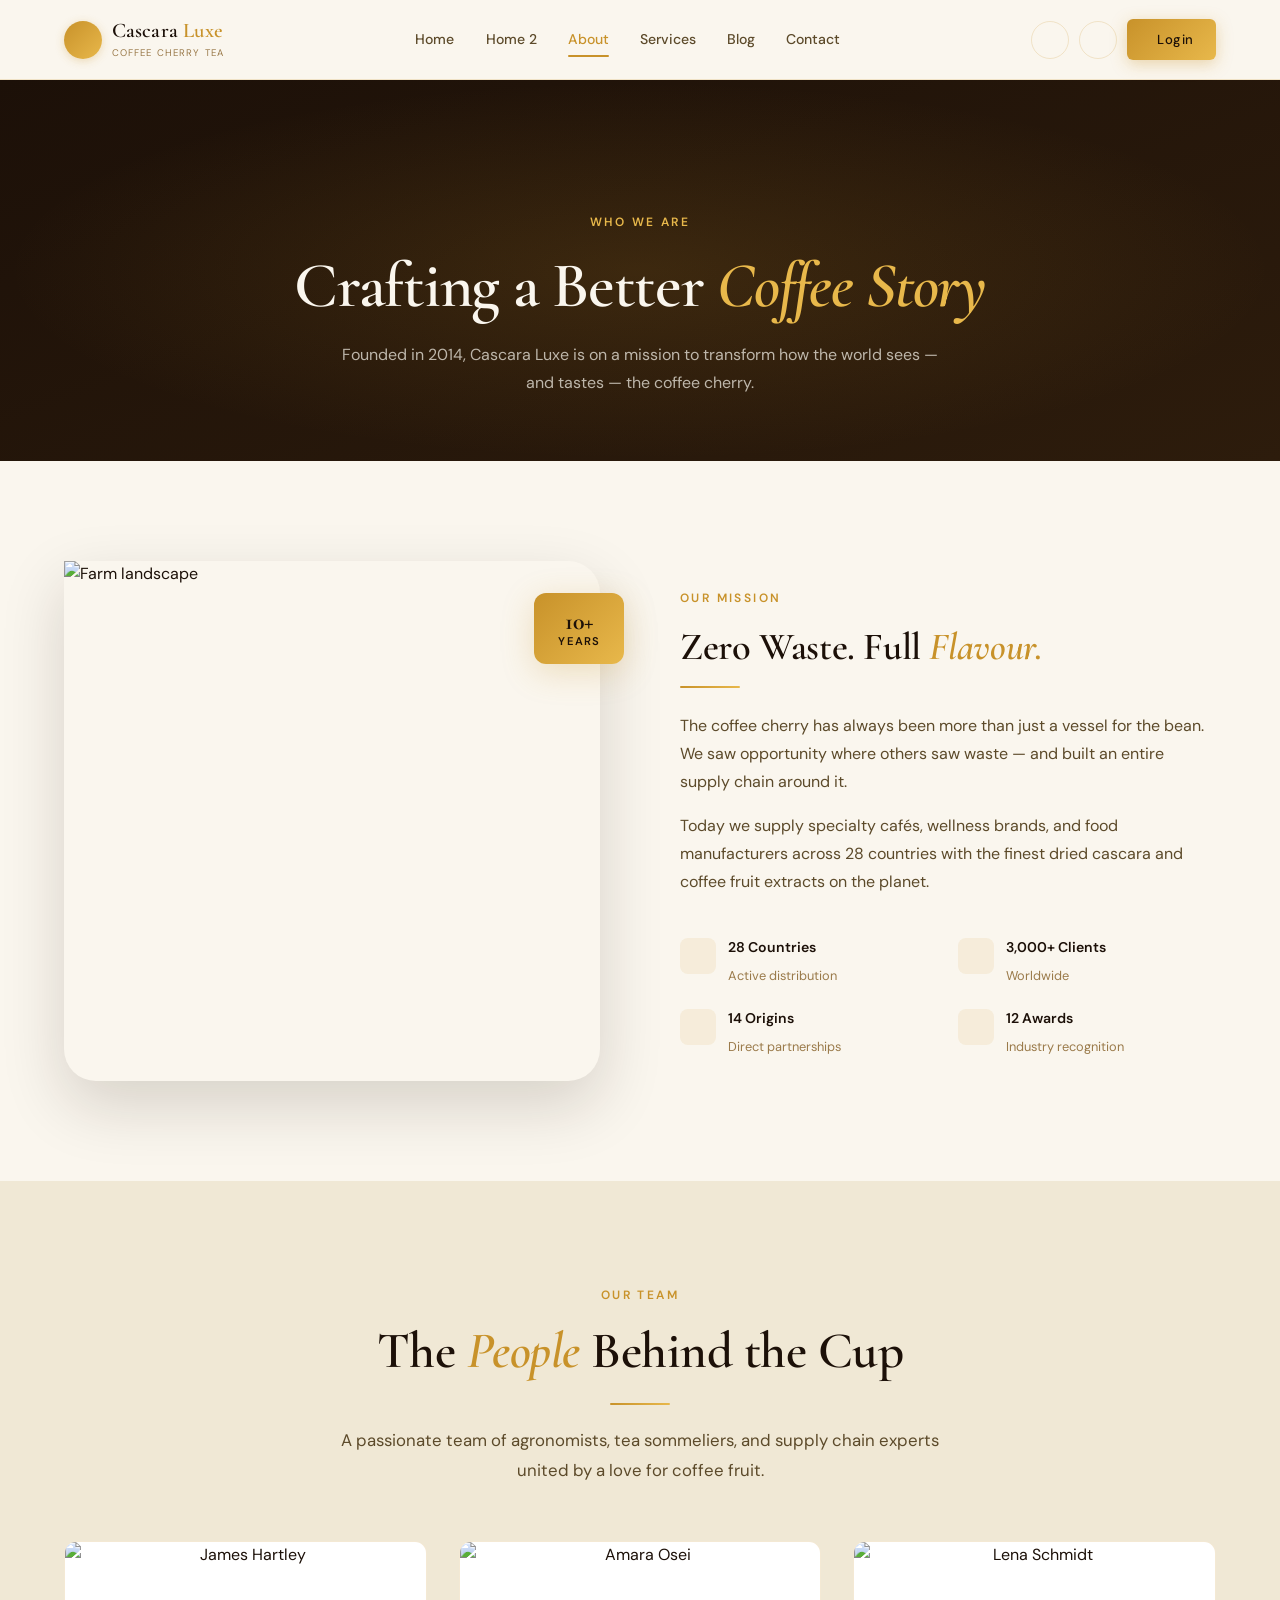
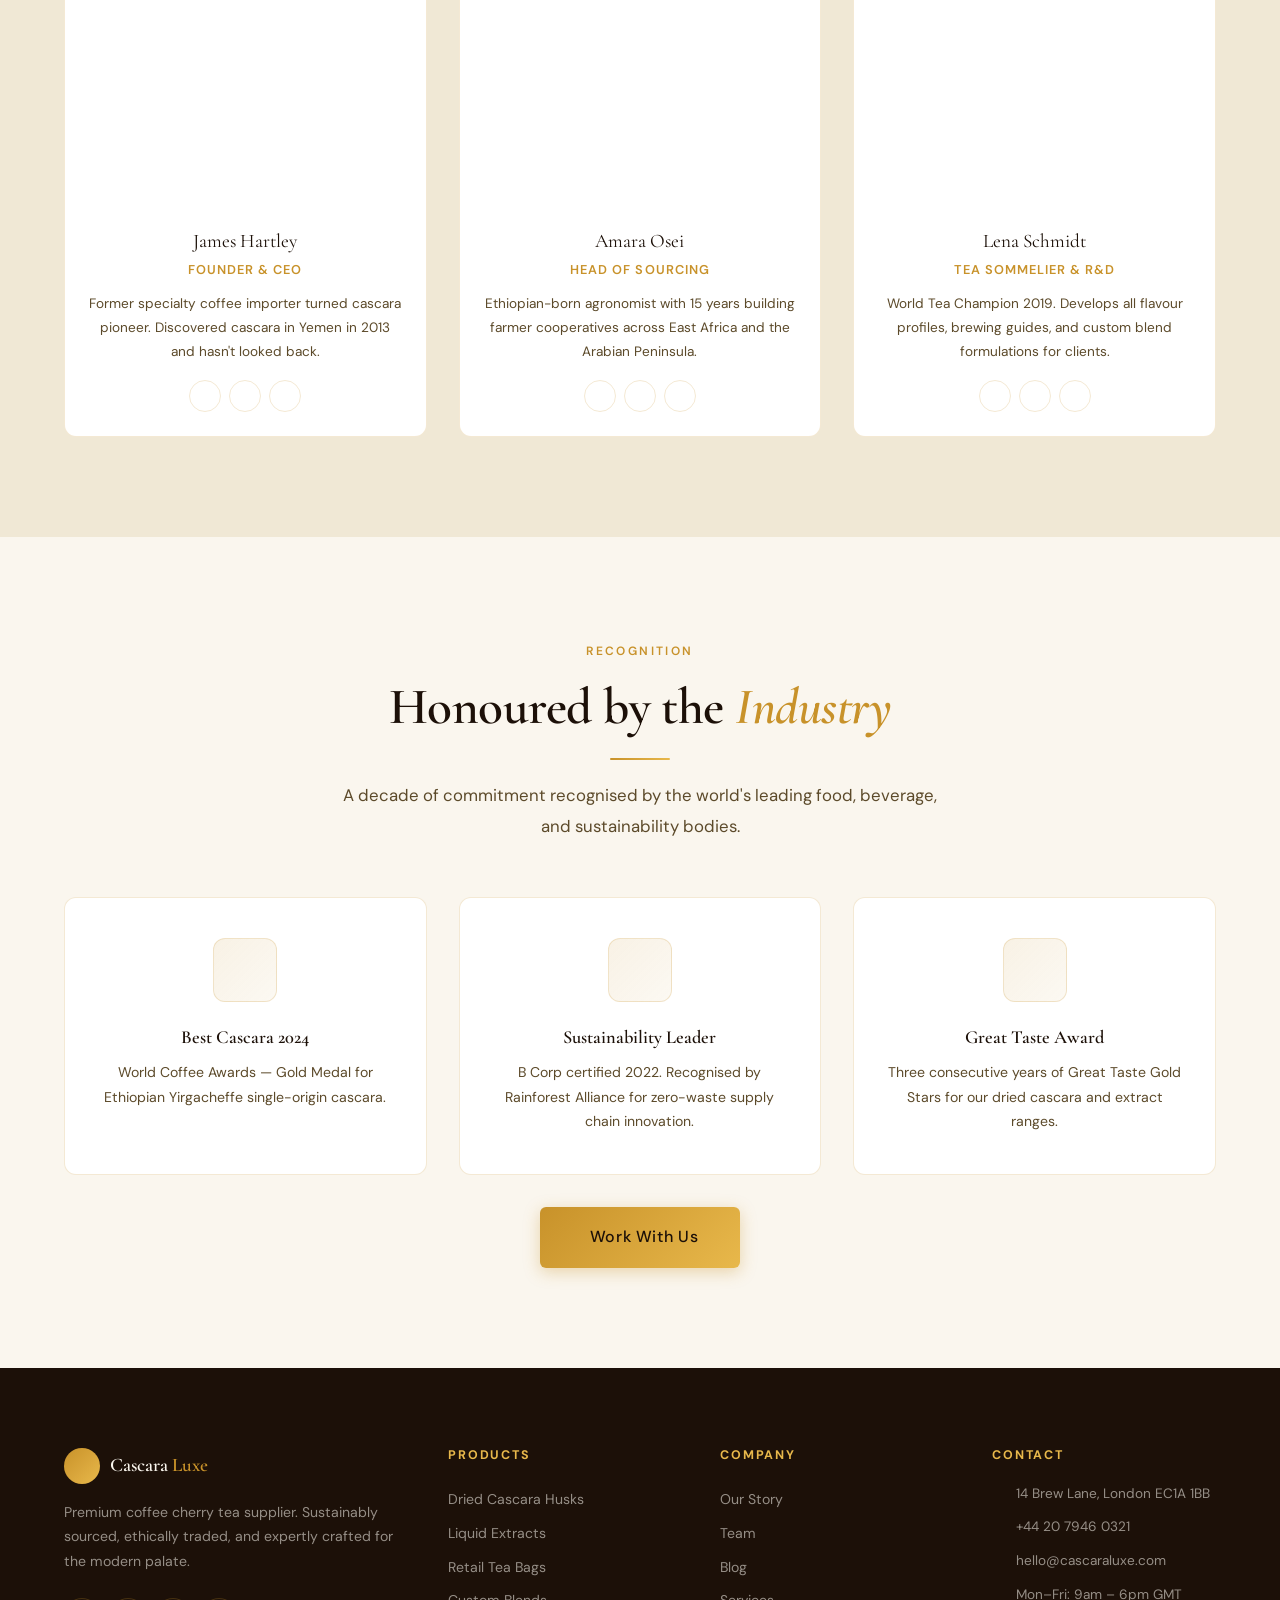
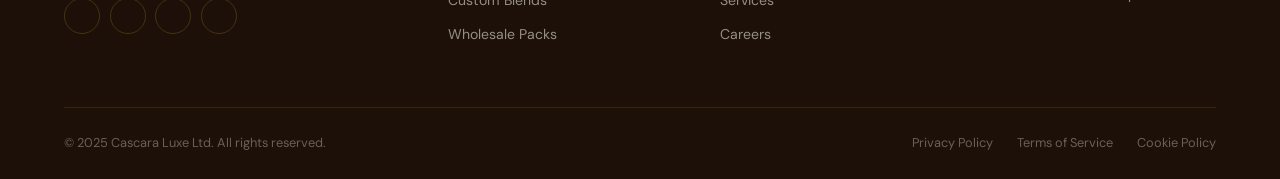
==== pages/about.html @ 8170ac2a "first commit" ====
<!DOCTYPE html>
<html lang="en" data-theme="light" dir="ltr">
<head>
  <meta charset="UTF-8" />
  <meta name="viewport" content="width=device-width, initial-scale=1.0" />
  <title>About Us — Cascara Luxe</title>
  <link rel="stylesheet" href="../assets/css/style.css" />
  <link rel="stylesheet" href="../assets/css/dark-mode.css" />
  <link rel="stylesheet" href="../assets/css/rtl.css" />
  <link rel="stylesheet" href="https://cdnjs.cloudflare.com/ajax/libs/remixicon/4.2.0/remixicon.min.css" />
</head>
<body>
<div id="page-loader"><div style="position:relative;display:flex;align-items:center;justify-content:center;"><div class="loader-ring"></div><span class="loader-brand">C</span></div></div>

<header class="header">
  <div class="header-inner">
    <a href="../index.html" class="brand">
      <div class="brand-logo"><i class="ri-leaf-line"></i></div>
      <div><span class="brand-name">Cascara <span>Luxe</span></span><span class="brand-tagline">Coffee Cherry Tea</span></div>
    </a>
    <nav class="nav-desktop">
      <a href="../index.html" class="nav-link">Home</a>
      <a href="home2.html" class="nav-link">Home 2</a>
      <a href="about.html" class="nav-link active">About</a>
      <a href="services.html" class="nav-link">Services</a>
      <a href="blog.html" class="nav-link">Blog</a>
      <a href="contact.html" class="nav-link">Contact</a>
    </nav>
    <div class="header-actions">
      <button class="icon-btn theme-toggle"><i class="ri-moon-line"></i></button>
      <button class="icon-btn rtl-toggle"><i class="ri-align-right"></i></button>
      <a href="login.html" class="btn btn-primary btn-sm"><i class="ri-user-line"></i> Login</a>
      <button class="hamburger"><span></span><span></span><span></span></button>
    </div>
  </div>
</header>
<div class="mobile-menu">
  <a href="../index.html" class="mobile-nav-link">Home</a>
  <a href="home2.html" class="mobile-nav-link">Home 2</a>
  <a href="about.html" class="mobile-nav-link active">About</a>
  <a href="services.html" class="mobile-nav-link">Services</a>
  <a href="blog.html" class="mobile-nav-link">Blog</a>
  <a href="contact.html" class="mobile-nav-link">Contact</a>
  <div class="mobile-actions">
    <button class="icon-btn theme-toggle"><i class="ri-moon-line"></i></button>
    <button class="icon-btn rtl-toggle"><i class="ri-align-right"></i></button>
    <a href="login.html" class="btn btn-primary btn-sm">Login</a>
  </div>
</div>

<main>

  <!-- Hero -->
  <section class="page-hero" style="padding-top:calc(var(--header-h) + 3rem)">
    <div class="container">
      <span class="section-label" style="color:var(--gold-light)">Who We Are</span>
      <h1>Crafting a Better <em style="font-style:italic;color:var(--gold-light)">Coffee Story</em></h1>
      <p>Founded in 2014, Cascara Luxe is on a mission to transform how the world sees — and tastes — the coffee cherry.</p>
    </div>
  </section>

  <!-- ── SECTION 1: Mission & Values ── -->
  <section class="section reveal">
    <div class="container">
      <div class="about-grid">
        <div class="about-img-wrap">
          <img src="https://images.unsplash.com/photo-1500382017468-9049fed747ef?w=700&q=80"
               alt="Farm landscape" class="about-img-main" loading="lazy" />
          <div class="about-floater">10+<small>Years</small></div>
        </div>
        <div>
          <span class="section-label">Our Mission</span>
          <h2 style="font-family:var(--font-display);font-size:clamp(1.8rem,3vw,3rem);margin-bottom:1rem">Zero Waste. Full <em style="font-style:italic;color:var(--gold)">Flavour.</em></h2>
          <div class="divider-gold" style="margin:0 0 1.5rem 0"></div>
          <p style="margin-bottom:1rem">The coffee cherry has always been more than just a vessel for the bean. We saw opportunity where others saw waste — and built an entire supply chain around it.</p>
          <p style="margin-bottom:2rem">Today we supply specialty cafés, wellness brands, and food manufacturers across 28 countries with the finest dried cascara and coffee fruit extracts on the planet.</p>
          <div class="about-features">
            <div class="about-feature-item">
              <div class="about-feature-icon"><i class="ri-global-line"></i></div>
              <div class="about-feature-text"><strong>28 Countries</strong><span>Active distribution</span></div>
            </div>
            <div class="about-feature-item">
              <div class="about-feature-icon"><i class="ri-store-line"></i></div>
              <div class="about-feature-text"><strong>3,000+ Clients</strong><span>Worldwide</span></div>
            </div>
            <div class="about-feature-item">
              <div class="about-feature-icon"><i class="ri-seedling-line"></i></div>
              <div class="about-feature-text"><strong>14 Origins</strong><span>Direct partnerships</span></div>
            </div>
            <div class="about-feature-item">
              <div class="about-feature-icon"><i class="ri-award-line"></i></div>
              <div class="about-feature-text"><strong>12 Awards</strong><span>Industry recognition</span></div>
            </div>
          </div>
        </div>
      </div>
    </div>
  </section>

  <!-- ── SECTION 2: Team ── -->
  <section class="section section-alt reveal">
    <div class="container">
      <div class="section-header">
        <span class="section-label">Our Team</span>
        <h2 class="section-title">The <em style="font-style:italic;color:var(--gold)">People</em> Behind the Cup</h2>
        <div class="divider-gold"></div>
        <p class="section-subtitle">A passionate team of agronomists, tea sommeliers, and supply chain experts united by a love for coffee fruit.</p>
      </div>
      <div class="team-grid">
        <div class="team-card reveal reveal-delay-1">
          <div class="team-img-wrap">
            <img src="https://images.unsplash.com/photo-1560250097-0b93528c311a?w=400&q=80" alt="James Hartley" class="team-img" loading="lazy" />
          </div>
          <div class="team-card-body">
            <div class="team-name">James Hartley</div>
            <div class="team-role">Founder & CEO</div>
            <p class="team-bio">Former specialty coffee importer turned cascara pioneer. Discovered cascara in Yemen in 2013 and hasn't looked back.</p>
            <div class="team-socials">
              <a href="#" class="team-social"><i class="ri-linkedin-line"></i></a>
              <a href="#" class="team-social"><i class="ri-twitter-x-line"></i></a>
              <a href="#" class="team-social"><i class="ri-mail-line"></i></a>
            </div>
          </div>
        </div>
        <div class="team-card reveal reveal-delay-2">
          <div class="team-img-wrap">
            <img src="https://images.unsplash.com/photo-1573496359142-b8d87734a5a2?w=400&q=80" alt="Amara Osei" class="team-img" loading="lazy" />
          </div>
          <div class="team-card-body">
            <div class="team-name">Amara Osei</div>
            <div class="team-role">Head of Sourcing</div>
            <p class="team-bio">Ethiopian-born agronomist with 15 years building farmer cooperatives across East Africa and the Arabian Peninsula.</p>
            <div class="team-socials">
              <a href="#" class="team-social"><i class="ri-linkedin-line"></i></a>
              <a href="#" class="team-social"><i class="ri-twitter-x-line"></i></a>
              <a href="#" class="team-social"><i class="ri-mail-line"></i></a>
            </div>
          </div>
        </div>
        <div class="team-card reveal reveal-delay-3">
          <div class="team-img-wrap">
            <img src="https://images.unsplash.com/photo-1580489944761-15a19d654956?w=400&q=80" alt="Lena Schmidt" class="team-img" loading="lazy" />
          </div>
          <div class="team-card-body">
            <div class="team-name">Lena Schmidt</div>
            <div class="team-role">Tea Sommelier & R&D</div>
            <p class="team-bio">World Tea Champion 2019. Develops all flavour profiles, brewing guides, and custom blend formulations for clients.</p>
            <div class="team-socials">
              <a href="#" class="team-social"><i class="ri-linkedin-line"></i></a>
              <a href="#" class="team-social"><i class="ri-twitter-x-line"></i></a>
              <a href="#" class="team-social"><i class="ri-mail-line"></i></a>
            </div>
          </div>
        </div>
      </div>
    </div>
  </section>

  <!-- ── SECTION 3: Awards + CTA ── -->
  <section class="section reveal">
    <div class="container">
      <div class="section-header">
        <span class="section-label">Recognition</span>
        <h2 class="section-title">Honoured by the <em style="font-style:italic;color:var(--gold)">Industry</em></h2>
        <div class="divider-gold"></div>
        <p class="section-subtitle">A decade of commitment recognised by the world's leading food, beverage, and sustainability bodies.</p>
      </div>
      <div class="features-grid">
        <div class="feature-card reveal reveal-delay-1">
          <div class="feature-icon"><i class="ri-trophy-line"></i></div>
          <h3>Best Cascara 2024</h3>
          <p>World Coffee Awards — Gold Medal for Ethiopian Yirgacheffe single-origin cascara.</p>
        </div>
        <div class="feature-card reveal reveal-delay-2">
          <div class="feature-icon"><i class="ri-leaf-line"></i></div>
          <h3>Sustainability Leader</h3>
          <p>B Corp certified 2022. Recognised by Rainforest Alliance for zero-waste supply chain innovation.</p>
        </div>
        <div class="feature-card reveal reveal-delay-3">
          <div class="feature-icon"><i class="ri-star-line"></i></div>
          <h3>Great Taste Award</h3>
          <p>Three consecutive years of Great Taste Gold Stars for our dried cascara and extract ranges.</p>
        </div>
      </div>
      <div class="text-center mt-4">
        <a href="contact.html" class="btn btn-primary btn-lg"><i class="ri-mail-send-line"></i> Work With Us</a>
      </div>
    </div>
  </section>

</main>

<footer class="footer">
  <div class="container">
    <div class="footer-grid">
      <div class="footer-brand">
        <div class="footer-brand-wrap"><div class="footer-logo"><i class="ri-leaf-line"></i></div><span class="footer-brand-name">Cascara <span>Luxe</span></span></div>
        <p class="footer-desc">Premium coffee cherry tea supplier. Sustainably sourced, ethically traded, and expertly crafted for the modern palate.</p>
        <div class="footer-socials">
          <a href="#" class="footer-social"><i class="ri-instagram-line"></i></a>
          <a href="#" class="footer-social"><i class="ri-twitter-x-line"></i></a>
          <a href="#" class="footer-social"><i class="ri-linkedin-line"></i></a>
          <a href="#" class="footer-social"><i class="ri-youtube-line"></i></a>
        </div>
      </div>
      <div class="footer-col"><h4>Products</h4><div class="footer-links"><a href="services.html" class="footer-link">Dried Cascara Husks</a><a href="services.html" class="footer-link">Liquid Extracts</a><a href="services.html" class="footer-link">Retail Tea Bags</a><a href="services.html" class="footer-link">Custom Blends</a><a href="services.html" class="footer-link">Wholesale Packs</a></div></div>
      <div class="footer-col"><h4>Company</h4><div class="footer-links"><a href="about.html" class="footer-link">Our Story</a><a href="about.html" class="footer-link">Team</a><a href="blog.html" class="footer-link">Blog</a><a href="services.html" class="footer-link">Services</a><a href="contact.html" class="footer-link">Careers</a></div></div>
      <div class="footer-col"><h4>Contact</h4><div class="footer-links"><div class="footer-contact-item"><i class="ri-map-pin-line"></i><span>14 Brew Lane, London EC1A 1BB</span></div><div class="footer-contact-item"><i class="ri-phone-line"></i><span>+44 20 7946 0321</span></div><div class="footer-contact-item"><i class="ri-mail-line"></i><span>hello@cascaraluxe.com</span></div><div class="footer-contact-item"><i class="ri-time-line"></i><span>Mon–Fri: 9am – 6pm GMT</span></div></div></div>
    </div>
    <div class="footer-bottom">
      <p>© 2025 Cascara Luxe Ltd. All rights reserved.</p>
      <div class="footer-bottom-links"><a href="#">Privacy Policy</a><a href="#">Terms of Service</a><a href="#">Cookie Policy</a></div>
    </div>
  </div>
</footer>
<script src="../assets/js/main.js"></script>
</body>
</html>
---- assets/css/style.css ----
/* ============================================================
   CASCARA LUXE — Main Stylesheet
   Color Palette: Deep Espresso | Amber Gold | Ivory Cream
   ============================================================ */

@import url('https://fonts.googleapis.com/css2?family=Cormorant+Garamond:ital,wght@0,300;0,400;0,500;0,600;0,700;1,300;1,400&family=DM+Sans:wght@300;400;500;600&family=Playfair+Display:ital,wght@0,700;1,400&display=swap');

/* ── CSS Variables ─────────────────────────────────────── */
:root {
  --espresso:    #1C1008;
  --gold:        #C8922A;
  --gold-light:  #E8B84B;
  --gold-pale:   #F0D080;
  --ivory:       #FAF6EE;
  --ivory-dark:  #F0E8D5;
  --ivory-mid:   #E8DCC8;
  --text-primary:   #1C1008;
  --text-secondary: #5C4A2A;
  --text-muted:     #9A7A4A;
  --bg-primary:     #FAF6EE;
  --bg-secondary:   #F0E8D5;
  --bg-card:        #FFFFFF;
  --border:         rgba(200,146,42,0.2);
  --shadow-sm:  0 2px 12px rgba(28,16,8,0.08);
  --shadow-md:  0 8px 32px rgba(28,16,8,0.12);
  --shadow-lg:  0 24px 64px rgba(28,16,8,0.16);
  --shadow-gold: 0 8px 32px rgba(200,146,42,0.25);
  --radius-sm:  6px;
  --radius-md:  12px;
  --radius-lg:  20px;
  --radius-xl:  32px;
  --font-display: 'Cormorant Garamond', serif;
  --font-body:    'DM Sans', sans-serif;
  --font-accent:  'Playfair Display', serif;
  --transition:   all 0.35s cubic-bezier(0.25, 0.46, 0.45, 0.94);
  --transition-fast: all 0.2s ease;
  --header-h: 80px;
  --section-pad: 100px;
  --container: 1280px;
}

/* ── Reset ──────────────────────────────────────────────── */
*, *::before, *::after { box-sizing: border-box; margin: 0; padding: 0; }
html { scroll-behavior: smooth; font-size: 16px; }
body {
  font-family: var(--font-body);
  background: var(--bg-primary);
  color: var(--text-primary);
  line-height: 1.6;
  overflow-x: hidden;
  transition: background 0.4s ease, color 0.4s ease;
}
img { max-width: 100%; height: auto; display: block; }
a { text-decoration: none; color: inherit; }
ul { list-style: none; }
button { cursor: pointer; border: none; background: none; font-family: var(--font-body); }
input, textarea, select { font-family: var(--font-body); }

/* ── Scrollbar ──────────────────────────────────────────── */
::-webkit-scrollbar { width: 6px; }
::-webkit-scrollbar-track { background: var(--bg-secondary); }
::-webkit-scrollbar-thumb { background: var(--gold); border-radius: 3px; }

/* ── Container ──────────────────────────────────────────── */
.container {
  width: 90%;
  max-width: var(--container);
  margin: 0 auto;
}
.container--sm { max-width: 860px; }
.container--xs { max-width: 640px; }

/* ── Typography ─────────────────────────────────────────── */
h1, h2, h3, h4, h5, h6 {
  font-family: var(--font-display);
  line-height: 1.2;
  color: var(--text-primary);
  font-weight: 600;
}
h1 { font-size: clamp(2.8rem, 6vw, 5.5rem); letter-spacing: -0.02em; }
h2 { font-size: clamp(2rem, 4vw, 3.5rem); letter-spacing: -0.01em; }
h3 { font-size: clamp(1.4rem, 2.5vw, 2rem); }
h4 { font-size: 1.25rem; }
p { font-size: 1rem; color: var(--text-secondary); line-height: 1.75; }

/* ── Section Headings ───────────────────────────────────── */
.section-label {
  display: inline-block;
  font-family: var(--font-body);
  font-size: 0.75rem;
  font-weight: 600;
  letter-spacing: 0.2em;
  text-transform: uppercase;
  color: var(--gold);
  margin-bottom: 1rem;
}
.section-title {
  font-family: var(--font-display);
  font-weight: 600;
  color: var(--text-primary);
  margin-bottom: 1.25rem;
  text-align: center;
}
.section-subtitle {
  font-family: var(--font-body);
  color: var(--text-secondary);
  font-size: 1.05rem;
  max-width: 600px;
  margin: 0 auto 3rem;
  text-align: center;
  line-height: 1.8;
}
.section-header { text-align: center; margin-bottom: 3.5rem; }
.divider-gold {
  width: 60px; height: 2px;
  background: linear-gradient(90deg, var(--gold), var(--gold-light));
  margin: 1.25rem auto;
  border-radius: 2px;
}

/* ── Buttons ─────────────────────────────────────────────── */
.btn {
  display: inline-flex;
  align-items: center;
  gap: 0.5rem;
  padding: 0.85rem 2rem;
  border-radius: var(--radius-sm);
  font-family: var(--font-body);
  font-size: 0.9rem;
  font-weight: 500;
  letter-spacing: 0.04em;
  transition: var(--transition);
  position: relative;
  overflow: hidden;
  white-space: nowrap;
}
.btn::before {
  content: '';
  position: absolute;
  inset: 0;
  background: rgba(255,255,255,0.1);
  opacity: 0;
  transition: var(--transition-fast);
}
.btn:hover::before { opacity: 1; }

.btn-primary {
  background: linear-gradient(135deg, var(--gold), var(--gold-light));
  color: var(--espresso);
  box-shadow: 0 4px 16px rgba(200,146,42,0.35);
}
.btn-primary:hover {
  transform: translateY(-2px);
  box-shadow: 0 8px 28px rgba(200,146,42,0.45);
}
.btn-secondary {
  background: transparent;
  color: var(--text-primary);
  border: 1.5px solid var(--border);
}
.btn-secondary:hover {
  border-color: var(--gold);
  color: var(--gold);
  transform: translateY(-2px);
  background: rgba(200,146,42,0.06);
}
.btn-outline-white {
  background: transparent;
  color: #fff;
  border: 1.5px solid rgba(255,255,255,0.5);
}
.btn-outline-white:hover {
  background: rgba(255,255,255,0.12);
  border-color: #fff;
  transform: translateY(-2px);
}
.btn-dark {
  background: var(--espresso);
  color: var(--gold-light);
  border: 1.5px solid var(--espresso);
}
.btn-dark:hover {
  background: #2d1c0c;
  transform: translateY(-2px);
  box-shadow: var(--shadow-md);
}
.btn-sm { padding: 0.6rem 1.4rem; font-size: 0.82rem; }
.btn-lg { padding: 1.1rem 2.6rem; font-size: 1rem; }
.btn i { font-size: 0.95em; }

/* ── Cards ───────────────────────────────────────────────── */
.card {
  background: var(--bg-card);
  border-radius: var(--radius-md);
  border: 1px solid var(--border);
  overflow: hidden;
  transition: var(--transition);
  text-align: center;
}
.card:hover {
  transform: translateY(-6px);
  box-shadow: var(--shadow-lg);
  border-color: rgba(200,146,42,0.4);
}
.card-body { padding: 2rem; }
.card-img { width: 100%; height: 220px; object-fit: cover; transition: var(--transition); }
.card:hover .card-img { transform: scale(1.03); }
.card-img-wrap { overflow: hidden; }

/* ── Header / Navigation ────────────────────────────────── */
.header {
  position: fixed;
  top: 0; left: 0; right: 0;
  height: var(--header-h);
  z-index: 1000;
  background: rgba(250,246,238,0.92);
  backdrop-filter: blur(16px);
  -webkit-backdrop-filter: blur(16px);
  border-bottom: 1px solid var(--border);
  transition: var(--transition);
}
.header.scrolled {
  box-shadow: var(--shadow-md);
  background: rgba(250,246,238,0.97);
}
.header-inner {
  display: flex;
  align-items: center;
  justify-content: space-between;
  height: 100%;
  width: 90%;
  max-width: var(--container);
  margin: 0 auto;
}

/* Brand */
.brand {
  display: flex;
  align-items: center;
  gap: 0.6rem;
  text-decoration: none;
  flex-shrink: 0;
}
.brand-logo {
  width: 38px; height: 38px;
  background: linear-gradient(135deg, var(--gold), var(--gold-light));
  border-radius: 50%;
  display: flex;
  align-items: center;
  justify-content: center;
  font-size: 1.1rem;
  color: var(--espresso);
  font-weight: 700;
  box-shadow: 0 2px 10px rgba(200,146,42,0.3);
  transition: var(--transition);
}
.brand:hover .brand-logo { transform: rotate(10deg) scale(1.05); }
.brand-name {
  font-family: var(--font-display);
  font-size: 1.3rem;
  font-weight: 600;
  color: var(--text-primary);
  letter-spacing: 0.01em;
  line-height: 1.1;
}
.brand-name span { color: var(--gold); }
.brand-tagline {
  font-family: var(--font-body);
  font-size: 0.6rem;
  letter-spacing: 0.12em;
  text-transform: uppercase;
  color: var(--text-muted);
  display: block;
}

/* Desktop Nav */
.nav-desktop {
  display: none;
  align-items: center;
  gap: 0.25rem;
}
.nav-link {
  font-family: var(--font-body);
  font-size: 0.88rem;
  font-weight: 500;
  color: var(--text-secondary);
  padding: 0.5rem 0.85rem;
  border-radius: var(--radius-sm);
  transition: var(--transition-fast);
  position: relative;
}
.nav-link::after {
  content: '';
  position: absolute;
  bottom: 2px; left: 50%; right: 50%;
  height: 1.5px;
  background: var(--gold);
  transition: var(--transition-fast);
  border-radius: 2px;
}
.nav-link:hover { color: var(--gold); }
.nav-link:hover::after, .nav-link.active::after { left: 0.85rem; right: 0.85rem; }
.nav-link.active { color: var(--gold); }

/* Header Actions */
.header-actions {
  display: flex;
  align-items: center;
  gap: 0.6rem;
}
.icon-btn {
  width: 38px; height: 38px;
  border-radius: 50%;
  display: flex;
  align-items: center;
  justify-content: center;
  font-size: 0.95rem;
  color: var(--text-secondary);
  border: 1px solid var(--border);
  background: transparent;
  transition: var(--transition-fast);
}
.header-actions .icon-btn, .header-actions .btn {
  display: none;
}
@media (min-width: 1024px) {
  .header-actions .icon-btn, .header-actions .btn {
    display: flex;
  }
}
.icon-btn:hover {
  color: var(--gold);
  border-color: var(--gold);
  background: rgba(200,146,42,0.06);
  transform: scale(1.05);
}

/* Hamburger */
.hamburger {
  display: flex;
  flex-direction: column;
  justify-content: space-between;
  width: 24px; height: 18px;
  cursor: pointer;
  padding: 0;
}
.hamburger span {
  display: block;
  height: 2px;
  background: var(--text-primary);
  border-radius: 2px;
  transition: var(--transition);
}
.hamburger.open span:nth-child(1) { transform: translateY(8px) rotate(45deg); }
.hamburger.open span:nth-child(2) { opacity: 0; }
.hamburger.open span:nth-child(3) { transform: translateY(-8px) rotate(-45deg); }

/* Mobile Menu */
.mobile-menu {
  position: fixed;
  top: var(--header-h);
  left: 0; right: 0;
  background: var(--bg-primary);
  border-bottom: 1px solid var(--border);
  padding: 1.5rem;
  z-index: 999;
  transform: translateY(-110%);
  opacity: 0;
  transition: var(--transition);
  box-shadow: var(--shadow-lg);
}
.mobile-menu.open {
  transform: translateY(0);
  opacity: 1;
}
.mobile-nav-link {
  display: block;
  padding: 0.85rem 1rem;
  font-family: var(--font-body);
  font-size: 0.95rem;
  font-weight: 500;
  color: var(--text-secondary);
  border-radius: var(--radius-sm);
  transition: var(--transition-fast);
  border-bottom: 1px solid var(--border);
}
.mobile-nav-link:hover { color: var(--gold); background: rgba(200,146,42,0.06); }
.mobile-nav-link:last-child { border-bottom: none; }
.mobile-actions {
  display: flex;
  align-items: center;
  justify-content: center;
  gap: 1rem;
  padding-top: 2rem;
  margin-top: 1rem;
  border-top: 1px solid var(--border);
}
.mobile-actions .btn { width: 100%; justify-content: center; }

/* Desktop only: show at 1024+ */
@media (min-width: 1024px) {
  .nav-desktop { display: flex; }
  .hamburger { display: none; }
  .mobile-menu { display: none !important; }
}

/* ── Main Content Offset ────────────────────────────────── */
main { padding-top: var(--header-h); }

/* ── Hero Section ───────────────────────────────────────── */
.hero {
  min-height: calc(100vh - var(--header-h));
  display: grid;
  grid-template-columns: 1fr 1fr;
  align-items: center;
  gap: 4rem;
  padding: 5rem 0;
  position: relative;
  overflow: hidden;
}
.hero::before {
  content: '';
  position: absolute;
  top: -30%; right: -10%;
  width: 70vw; height: 70vw;
  max-width: 900px; max-height: 900px;
  border-radius: 50%;
  background: radial-gradient(circle, rgba(200,146,42,0.1) 0%, transparent 70%);
  pointer-events: none;
}
.hero-content { animation: fadeInUp 0.9s ease both; }
.hero-eyebrow {
  display: inline-flex;
  align-items: center;
  gap: 0.6rem;
  font-size: 0.75rem;
  font-weight: 600;
  letter-spacing: 0.2em;
  text-transform: uppercase;
  color: var(--gold);
  margin-bottom: 1.5rem;
}
.hero-eyebrow::before {
  content: '';
  display: block;
  width: 30px; height: 1.5px;
  background: var(--gold);
}
.hero h1 {
  font-family: var(--font-display);
  font-weight: 300;
  margin-bottom: 1.5rem;
  color: var(--text-primary);
}
.hero h1 em {
  font-style: italic;
  color: var(--gold);
  font-weight: 400;
}
.hero-desc {
  font-size: 1.05rem;
  color: var(--text-secondary);
  margin-bottom: 2.5rem;
  max-width: 480px;
  line-height: 1.8;
}
.hero-ctas { display: flex; gap: 1rem; flex-wrap: wrap; }
.hero-stats {
  display: flex;
  gap: 2rem;
  margin-top: 3rem;
  padding-top: 2rem;
  border-top: 1px solid var(--border);
}
.hero-stat-num {
  font-family: var(--font-display);
  font-size: 2rem;
  font-weight: 600;
  color: var(--gold);
  line-height: 1;
  display: block;
}
.hero-stat-label {
  font-size: 0.78rem;
  letter-spacing: 0.1em;
  text-transform: uppercase;
  color: var(--text-muted);
  display: block;
  margin-top: 0.25rem;
}
.hero-visual {
  position: relative;
  animation: fadeInRight 0.9s ease 0.2s both;
}
.hero-img-main {
  width: 100%;
  height: 580px;
  object-fit: cover;
  border-radius: var(--radius-xl) var(--radius-xl) var(--radius-xl) 0;
  box-shadow: var(--shadow-lg);
}
.hero-badge {
  position: absolute;
  bottom: 2.5rem;
  left: -2rem;
  background: var(--bg-card);
  border: 1px solid var(--border);
  border-radius: var(--radius-md);
  padding: 1rem 1.5rem;
  box-shadow: var(--shadow-md);
  display: flex;
  align-items: center;
  gap: 1rem;
  animation: floatY 4s ease-in-out infinite;
}
.hero-badge-icon {
  width: 44px; height: 44px;
  background: linear-gradient(135deg, var(--gold), var(--gold-light));
  border-radius: 50%;
  display: flex; align-items: center; justify-content: center;
  font-size: 1.2rem;
  color: var(--espresso);
}
.hero-badge-text strong {
  display: block;
  font-family: var(--font-display);
  font-size: 1rem;
  color: var(--text-primary);
}
.hero-badge-text span {
  font-size: 0.75rem;
  color: var(--text-muted);
}
.hero-dot {
  position: absolute;
  top: 2rem; right: -1rem;
  width: 80px; height: 80px;
  border: 2px dashed rgba(200,146,42,0.3);
  border-radius: 50%;
  animation: rotateSlow 12s linear infinite;
}

@media (max-width: 1023px) {
  .hero {
    grid-template-columns: 1fr;
    text-align: center;
    padding: 3rem 0;
    min-height: auto;
  }
  .hero-content { order: 2; }
  .hero-visual { order: 1; }
  .hero-desc { margin: 0 auto 2rem; }
  .hero-ctas { justify-content: center; }
  .hero-stats { justify-content: center; }
  .hero-img-main { height: 320px; border-radius: var(--radius-xl); }
  .hero-badge { display: none; }
}

/* ── Marquee Strip ──────────────────────────────────────── */
.marquee-strip {
  background: var(--espresso);
  padding: 1rem 0;
  overflow: hidden;
}
.marquee-track {
  display: flex;
  gap: 3rem;
  animation: marquee 30s linear infinite;
  width: max-content;
}
.marquee-item {
  display: flex;
  align-items: center;
  gap: 0.75rem;
  color: var(--gold-pale);
  font-size: 0.82rem;
  font-weight: 500;
  letter-spacing: 0.1em;
  text-transform: uppercase;
  white-space: nowrap;
}
.marquee-item i { color: var(--gold); font-size: 0.7rem; }

/* ── About Section ──────────────────────────────────────── */
.about-section { padding: var(--section-pad) 0; }
.about-grid {
  display: grid;
  grid-template-columns: 1fr 1fr;
  gap: 5rem;
  align-items: center;
}
.about-img-wrap { position: relative; }
.about-img-main {
  width: 100%;
  height: 520px;
  object-fit: cover;
  border-radius: 0 var(--radius-xl) var(--radius-xl) var(--radius-xl);
  box-shadow: var(--shadow-lg);
}
.about-img-accent {
  position: absolute;
  bottom: -2rem; right: -2rem;
  width: 180px; height: 180px;
  object-fit: cover;
  border-radius: var(--radius-md);
  border: 4px solid var(--bg-primary);
  box-shadow: var(--shadow-md);
}
.about-floater {
  position: absolute;
  top: 2rem; right: -1.5rem;
  background: linear-gradient(135deg, var(--gold), var(--gold-light));
  color: var(--espresso);
  padding: 1rem 1.5rem;
  border-radius: var(--radius-md);
  font-family: var(--font-display);
  font-size: 1.5rem;
  font-weight: 700;
  box-shadow: var(--shadow-gold);
  text-align: center;
  line-height: 1.1;
}
.about-floater small {
  display: block;
  font-family: var(--font-body);
  font-size: 0.7rem;
  letter-spacing: 0.1em;
  text-transform: uppercase;
  font-weight: 600;
}
.about-features {
  display: grid;
  grid-template-columns: 1fr 1fr;
  gap: 1.25rem;
  margin-top: 2.5rem;
}
.about-feature-item {
  display: flex;
  align-items: flex-start;
  gap: 0.75rem;
}
.about-feature-icon {
  width: 36px; height: 36px;
  background: rgba(200,146,42,0.1);
  border-radius: 8px;
  display: flex; align-items: center; justify-content: center;
  color: var(--gold);
  font-size: 1rem;
  flex-shrink: 0;
  margin-top: 2px;
}
.about-feature-text strong {
  display: block;
  font-size: 0.88rem;
  color: var(--text-primary);
  font-weight: 600;
  margin-bottom: 0.2rem;
}
.about-feature-text span {
  font-size: 0.8rem;
  color: var(--text-muted);
}

@media (max-width: 900px) {
  .about-grid { grid-template-columns: 1fr; gap: 3rem; }
  .about-img-main { height: 300px; border-radius: var(--radius-xl); }
  .about-img-accent, .about-floater { display: none; }
}

/* ── Products / Cards Grid ──────────────────────────────── */
.products-section {
  padding: var(--section-pad) 0;
  background: var(--bg-secondary);
}
.products-grid {
  display: grid;
  grid-template-columns: repeat(3, 1fr);
  gap: 2rem;
}
.product-card {
  background: var(--bg-card);
  border-radius: var(--radius-md);
  overflow: hidden;
  border: 1px solid var(--border);
  transition: var(--transition);
  text-align: center;
}
.product-card:hover {
  transform: translateY(-8px);
  box-shadow: var(--shadow-lg);
  border-color: rgba(200,146,42,0.4);
}
.product-card-img-wrap { overflow: hidden; position: relative; }
.product-card-img {
  width: 100%; height: 240px;
  object-fit: cover;
  transition: var(--transition);
}
.product-card:hover .product-card-img { transform: scale(1.06); }
.product-badge {
  position: absolute;
  top: 1rem; left: 1rem;
  background: var(--gold);
  color: var(--espresso);
  font-size: 0.7rem;
  font-weight: 600;
  letter-spacing: 0.08em;
  text-transform: uppercase;
  padding: 0.3rem 0.75rem;
  border-radius: 20px;
}
.product-card-body { padding: 1.75rem; }
.product-card-body h3 {
  font-family: var(--font-display);
  font-size: 1.3rem;
  margin-bottom: 0.5rem;
  text-align: center;
}
.product-card-body p {
  font-size: 0.88rem;
  margin-bottom: 1.25rem;
  text-align: center;
  color: var(--text-muted);
}
.product-price {
  display: flex;
  align-items: center;
  justify-content: center;
  gap: 0.5rem;
  margin-bottom: 1.25rem;
}
.product-price-main {
  font-family: var(--font-display);
  font-size: 1.5rem;
  font-weight: 600;
  color: var(--gold);
}
.product-price-unit {
  font-size: 0.8rem;
  color: var(--text-muted);
}

@media (max-width: 900px) {
  .products-grid { grid-template-columns: 1fr 1fr; }
}
@media (max-width: 600px) {
  .products-grid { grid-template-columns: 1fr; }
}

/* ── Features / Why Us ──────────────────────────────────── */
.features-section { padding: var(--section-pad) 0; }
.features-grid {
  display: grid;
  grid-template-columns: repeat(3, 1fr);
  gap: 2rem;
}
.feature-card {
  background: var(--bg-card);
  border: 1px solid var(--border);
  border-radius: var(--radius-md);
  padding: 2.5rem 2rem;
  text-align: center;
  transition: var(--transition);
  position: relative;
  overflow: hidden;
}
.feature-card::before {
  content: '';
  position: absolute;
  bottom: 0; left: 0; right: 0;
  height: 3px;
  background: linear-gradient(90deg, var(--gold), var(--gold-light));
  transform: scaleX(0);
  transition: var(--transition);
  transform-origin: left;
}
.feature-card:hover::before { transform: scaleX(1); }
.feature-card:hover {
  transform: translateY(-6px);
  box-shadow: var(--shadow-lg);
}
.feature-icon {
  width: 64px; height: 64px;
  background: linear-gradient(135deg, rgba(200,146,42,0.12), rgba(200,146,42,0.06));
  border: 1.5px solid rgba(200,146,42,0.2);
  border-radius: var(--radius-md);
  display: flex; align-items: center; justify-content: center;
  font-size: 1.6rem;
  color: var(--gold);
  margin: 0 auto 1.5rem;
  transition: var(--transition);
}
.feature-card:hover .feature-icon {
  background: linear-gradient(135deg, var(--gold), var(--gold-light));
  color: var(--espresso);
  transform: scale(1.08);
}
.feature-card h3 { font-size: 1.15rem; margin-bottom: 0.75rem; text-align: center; }
.feature-card p { font-size: 0.88rem; text-align: center; }

@media (max-width: 900px) {
  .features-grid { grid-template-columns: 1fr 1fr; }
}
@media (max-width: 550px) {
  .features-grid { grid-template-columns: 1fr; }
}

/* ── Testimonials ───────────────────────────────────────── */
.testimonials-section {
  padding: var(--section-pad) 0;
  background: var(--espresso);
  position: relative;
  overflow: hidden;
}
.testimonials-section::before {
  content: '';
  position: absolute;
  top: -50%; left: -20%;
  width: 80vw; height: 80vw;
  border-radius: 50%;
  background: radial-gradient(circle, rgba(200,146,42,0.07) 0%, transparent 70%);
  pointer-events: none;
}
.testimonials-section .section-title { color: var(--ivory); }
.testimonials-section .section-subtitle { color: rgba(250,246,238,0.6); }
.testimonials-section .section-label { color: var(--gold-light); }
.testimonials-grid {
  display: grid;
  grid-template-columns: repeat(3, 1fr);
  gap: 2rem;
}
.testimonial-card {
  background: rgba(255,255,255,0.04);
  border: 1px solid rgba(200,146,42,0.2);
  border-radius: var(--radius-md);
  padding: 2rem;
  text-align: center;
  transition: var(--transition);
}
.testimonial-card:hover {
  background: rgba(255,255,255,0.07);
  border-color: rgba(200,146,42,0.5);
  transform: translateY(-4px);
}
.testimonial-stars { color: var(--gold); margin-bottom: 1rem; letter-spacing: 0.15em; }
.testimonial-text {
  font-family: var(--font-display);
  font-style: italic;
  font-size: 1.05rem;
  color: rgba(250,246,238,0.85);
  line-height: 1.7;
  margin-bottom: 1.5rem;
}
.testimonial-avatar {
  width: 48px; height: 48px;
  border-radius: 50%;
  object-fit: cover;
  border: 2px solid var(--gold);
  margin: 0 auto 0.75rem;
}
.testimonial-name {
  font-family: var(--font-body);
  font-size: 0.9rem;
  font-weight: 600;
  color: var(--ivory);
  display: block;
}
.testimonial-role {
  font-size: 0.78rem;
  color: var(--gold-light);
  display: block;
  margin-top: 0.2rem;
}

@media (max-width: 900px) {
  .testimonials-grid { grid-template-columns: 1fr; }
  .testimonials-grid .testimonial-card:nth-child(n+2) { display: none; }
}
@media (min-width: 600px) and (max-width: 900px) {
  .testimonials-grid { grid-template-columns: 1fr 1fr; }
  .testimonials-grid .testimonial-card:nth-child(n+2) { display: block; }
  .testimonials-grid .testimonial-card:nth-child(n+3) { display: none; }
}

/* ── CTA Banner ─────────────────────────────────────────── */
.cta-section {
  padding: 6rem 0;
  background: linear-gradient(135deg, var(--gold) 0%, var(--gold-light) 50%, #d4a030 100%);
  position: relative;
  overflow: hidden;
  text-align: center;
}
.cta-section::before {
  content: '';
  position: absolute;
  inset: 0;
  background: url("data:image/svg+xml,%3Csvg width='60' height='60' viewBox='0 0 60 60' xmlns='http://www.w3.org/2000/svg'%3E%3Cg fill='none' fill-rule='evenodd'%3E%3Cg fill='%231C1008' fill-opacity='0.05'%3E%3Cpath d='M36 34v-4h-2v4h-4v2h4v4h2v-4h4v-2h-4zm0-30V0h-2v4h-4v2h4v4h2V6h4V4h-4zM6 34v-4H4v4H0v2h4v4h2v-4h4v-2H6zM6 4V0H4v4H0v2h4v4h2V6h4V4H6z'/%3E%3C/g%3E%3C/g%3E%3C/svg%3E");
}
.cta-section .container { position: relative; z-index: 1; }
.cta-section h2 {
  font-family: var(--font-display);
  font-size: clamp(2rem, 4vw, 3.5rem);
  color: var(--espresso);
  margin-bottom: 1rem;
}
.cta-section p { color: rgba(28,16,8,0.7); max-width: 500px; margin: 0 auto 2.5rem; }
.cta-btns { display: flex; gap: 1rem; justify-content: center; flex-wrap: wrap; }

/* ── Blog Section ───────────────────────────────────────── */
.blog-section { padding: var(--section-pad) 0; background: var(--bg-secondary); }
.blog-grid {
  display: grid;
  grid-template-columns: repeat(3, 1fr);
  gap: 2rem;
}
.blog-card {
  background: var(--bg-card);
  border-radius: var(--radius-md);
  overflow: hidden;
  border: 1px solid var(--border);
  transition: var(--transition);
}
.blog-card:hover {
  transform: translateY(-6px);
  box-shadow: var(--shadow-lg);
}
.blog-card-img { width: 100%; height: 200px; object-fit: cover; transition: var(--transition); }
.blog-card:hover .blog-card-img { transform: scale(1.04); }
.blog-card-img-wrap { overflow: hidden; }
.blog-card-body { padding: 1.5rem; text-align: center; }
.blog-meta {
  display: flex;
  gap: 0.75rem;
  font-size: 0.75rem;
  color: var(--text-muted);
  margin-bottom: 0.75rem;
  justify-content: center;
  align-items: center;
}
.blog-meta i { color: var(--gold); font-size: 0.7rem; }
.blog-tag {
  background: rgba(200,146,42,0.12);
  color: var(--gold);
  padding: 0.2rem 0.6rem;
  border-radius: 20px;
  font-size: 0.7rem;
  font-weight: 600;
}
.blog-card-body h3 {
  font-family: var(--font-display);
  font-size: 1.15rem;
  margin-bottom: 0.6rem;
  text-align: center;
  line-height: 1.3;
}
.blog-card-body p { font-size: 0.85rem; margin-bottom: 1rem; text-align: center; }
.blog-read-more {
  display: inline-flex;
  align-items: center;
  gap: 0.4rem;
  font-size: 0.82rem;
  font-weight: 600;
  color: var(--gold);
  transition: var(--transition-fast);
}
.blog-read-more:hover { gap: 0.7rem; }

@media (max-width: 900px) {
  .blog-grid { grid-template-columns: 1fr 1fr; }
}
@media (max-width: 550px) {
  .blog-grid { grid-template-columns: 1fr; }
}

/* ── Brewing Guide (Home2) ──────────────────────────────── */
.brewing-section {
  padding: var(--section-pad) 0;
  background: var(--bg-primary);
}
.brewing-steps {
  display: grid;
  grid-template-columns: repeat(3, 1fr);
  gap: 2rem;
  position: relative;
}
.brewing-steps::before {
  content: '';
  position: absolute;
  top: 45px;
  left: calc(16.66% + 1rem);
  right: calc(16.66% + 1rem);
  height: 2px;
  background: linear-gradient(90deg, var(--gold), var(--gold-light), var(--gold));
  z-index: 0;
}
.brewing-step {
  text-align: center;
  position: relative;
  z-index: 1;
}
.brewing-step-num {
  width: 56px; height: 56px;
  background: linear-gradient(135deg, var(--gold), var(--gold-light));
  border-radius: 50%;
  display: flex; align-items: center; justify-content: center;
  font-family: var(--font-display);
  font-size: 1.3rem;
  font-weight: 700;
  color: var(--espresso);
  margin: 0 auto 1.5rem;
  box-shadow: var(--shadow-gold);
}
.brewing-step h3 { font-size: 1.1rem; margin-bottom: 0.6rem; }
.brewing-step p { font-size: 0.85rem; }

/* ── Wholesale Section ──────────────────────────────────── */
.wholesale-section {
  padding: var(--section-pad) 0;
  background: var(--bg-secondary);
}
.pricing-grid {
  display: grid;
  grid-template-columns: repeat(3, 1fr);
  gap: 2rem;
}
.pricing-card {
  background: var(--bg-card);
  border-radius: var(--radius-lg);
  padding: 2.5rem 2rem;
  text-align: center;
  border: 1.5px solid var(--border);
  transition: var(--transition);
  position: relative;
}
.pricing-card.featured {
  background: linear-gradient(160deg, var(--espresso) 0%, #2d1c0c 100%);
  border-color: var(--gold);
  box-shadow: var(--shadow-gold);
  transform: scale(1.03);
}
.pricing-card:hover {
  transform: translateY(-6px);
  box-shadow: var(--shadow-lg);
}
.pricing-card.featured:hover { transform: scale(1.05) translateY(-4px); }
.pricing-badge {
  position: absolute;
  top: -14px;
  left: 50%;
  transform: translateX(-50%);
  background: var(--gold);
  color: var(--espresso);
  font-size: 0.7rem;
  font-weight: 700;
  letter-spacing: 0.1em;
  text-transform: uppercase;
  padding: 0.3rem 1rem;
  border-radius: 20px;
}
.pricing-tier {
  font-family: var(--font-body);
  font-size: 0.78rem;
  font-weight: 600;
  letter-spacing: 0.15em;
  text-transform: uppercase;
  color: var(--gold);
  margin-bottom: 1rem;
}
.pricing-card.featured .pricing-tier { color: var(--gold-light); }
.pricing-name {
  font-family: var(--font-display);
  font-size: 1.5rem;
  font-weight: 600;
  color: var(--text-primary);
  margin-bottom: 0.25rem;
}
.pricing-card.featured .pricing-name { color: var(--ivory); }
.pricing-main {
  font-family: var(--font-display);
  font-size: 3rem;
  font-weight: 700;
  color: var(--gold);
  line-height: 1;
  margin: 1.25rem 0 0.25rem;
}
.pricing-per {
  font-size: 0.8rem;
  color: var(--text-muted);
  margin-bottom: 1.5rem;
}
.pricing-card.featured .pricing-per { color: rgba(250,246,238,0.5); }
.pricing-features { margin-bottom: 2rem; }
.pricing-feature {
  display: flex;
  align-items: center;
  gap: 0.6rem;
  padding: 0.5rem 0;
  border-bottom: 1px solid var(--border);
  font-size: 0.88rem;
  justify-content: center;
}
.pricing-card.featured .pricing-feature {
  border-color: rgba(200,146,42,0.15);
  color: rgba(250,246,238,0.8);
}
.pricing-feature:last-child { border-bottom: none; }
.pricing-feature i {
  color: var(--gold);
  font-size: 0.8rem;
  width: 16px;
}

@media (max-width: 900px) {
  .pricing-grid { grid-template-columns: 1fr; max-width: 420px; margin: 0 auto; }
  .pricing-card.featured { transform: none; }
}

/* ── Nutritional Section ────────────────────────────────── */
.nutrition-section { padding: var(--section-pad) 0; }
.nutrition-grid {
  display: grid;
  grid-template-columns: 1fr 1fr;
  gap: 5rem;
  align-items: center;
}
.nutrition-facts {
  background: var(--bg-card);
  border: 2px solid var(--border);
  border-radius: var(--radius-md);
  padding: 2rem;
}
.nutrition-title-bar {
  border-bottom: 8px solid var(--text-primary);
  padding-bottom: 0.5rem;
  margin-bottom: 0.5rem;
}
.nutrition-title-bar h3 {
  font-family: var(--font-body);
  font-size: 2rem;
  font-weight: 800;
  color: var(--text-primary);
  line-height: 1;
  text-align: left;
}
.nutrition-row {
  display: flex;
  justify-content: space-between;
  align-items: center;
  padding: 0.5rem 0;
  border-bottom: 1px solid var(--border);
  font-size: 0.88rem;
}
.nutrition-row.bold { font-weight: 700; font-size: 1rem; }
.nutrition-row.indent { padding-left: 1rem; }
.nutrition-val { font-weight: 700; color: var(--text-primary); }
.nutrition-benefits {
  display: grid;
  grid-template-columns: 1fr 1fr;
  gap: 1rem;
  margin-top: 2rem;
}
.benefit-item {
  background: var(--bg-card);
  border: 1px solid var(--border);
  border-radius: var(--radius-sm);
  padding: 1.25rem;
  text-align: center;
  transition: var(--transition);
}
.benefit-item:hover {
  border-color: var(--gold);
  transform: translateY(-3px);
  box-shadow: var(--shadow-sm);
}
.benefit-icon {
  font-size: 1.5rem;
  color: var(--gold);
  margin-bottom: 0.5rem;
}
.benefit-item h4 { font-size: 0.88rem; margin-bottom: 0.3rem; text-align: center; }
.benefit-item p { font-size: 0.78rem; text-align: center; }

@media (max-width: 900px) {
  .nutrition-grid { grid-template-columns: 1fr; }
}

/* ── Sourcing Story (Home2) ─────────────────────────────── */
.sourcing-section {
  padding: var(--section-pad) 0;
  background: var(--espresso);
  color: var(--ivory);
  position: relative;
  overflow: hidden;
}
.sourcing-grid {
  display: grid;
  grid-template-columns: repeat(3, 1fr);
  gap: 2rem;
}
.sourcing-card {
  background: rgba(255,255,255,0.04);
  border: 1px solid rgba(200,146,42,0.2);
  border-radius: var(--radius-md);
  padding: 2rem;
  text-align: center;
  transition: var(--transition);
}
.sourcing-card:hover {
  background: rgba(255,255,255,0.07);
  transform: translateY(-4px);
}
.sourcing-icon {
  font-size: 2rem;
  color: var(--gold);
  margin-bottom: 1rem;
}
.sourcing-card h3 { color: var(--ivory); font-size: 1.15rem; margin-bottom: 0.6rem; text-align: center; }
.sourcing-card p { color: rgba(250,246,238,0.65); font-size: 0.88rem; text-align: center; }

/* ── Services Page ──────────────────────────────────────── */
.services-hero {
  padding: 5rem 0 4rem;
  background: linear-gradient(160deg, var(--espresso) 0%, #2d1c0c 100%);
  text-align: center;
  position: relative;
  overflow: hidden;
}
.services-hero::before {
  content: '';
  position: absolute;
  inset: 0;
  background: radial-gradient(ellipse at center, rgba(200,146,42,0.15) 0%, transparent 70%);
}
.services-hero .container { position: relative; z-index: 1; }
.services-hero h1 { color: var(--ivory); }
.services-hero .section-label { color: var(--gold-light); }
.services-hero p { color: rgba(250,246,238,0.7); max-width: 600px; margin: 0 auto; }

.services-grid {
  display: grid;
  grid-template-columns: repeat(3, 1fr);
  gap: 2rem;
}
.service-card {
  background: var(--bg-card);
  border: 1px solid var(--border);
  border-radius: var(--radius-md);
  overflow: hidden;
  transition: var(--transition);
  text-align: center;
}
.service-card:hover {
  transform: translateY(-6px);
  box-shadow: var(--shadow-lg);
  border-color: rgba(200,146,42,0.4);
}
.service-card-img { width: 100%; height: 200px; object-fit: cover; transition: var(--transition); }
.service-card:hover .service-card-img { transform: scale(1.04); }
.service-card-img-wrap { overflow: hidden; }
.service-card-body { padding: 1.75rem; }
.service-card-body h3 { font-size: 1.15rem; margin-bottom: 0.6rem; text-align: center; }
.service-card-body p { font-size: 0.85rem; text-align: center; margin-bottom: 1.25rem; }
.service-tag {
  display: inline-block;
  background: rgba(200,146,42,0.1);
  color: var(--gold);
  font-size: 0.72rem;
  font-weight: 600;
  letter-spacing: 0.08em;
  text-transform: uppercase;
  padding: 0.3rem 0.75rem;
  border-radius: 20px;
  margin-bottom: 0.75rem;
}

@media (max-width: 900px) {
  .services-grid { grid-template-columns: 1fr 1fr; }
}
@media (max-width: 550px) {
  .services-grid { grid-template-columns: 1fr; }
}

/* Service Calculator */
.service-calculator {
  padding: var(--section-pad) 0;
  background: var(--bg-secondary);
}
.calculator-box {
  background: var(--bg-card);
  border: 1px solid var(--border);
  border-radius: var(--radius-lg);
  padding: 3rem;
  max-width: 700px;
  margin: 0 auto;
  box-shadow: var(--shadow-md);
}
.calc-row {
  display: grid;
  grid-template-columns: 1fr 1fr;
  gap: 1.5rem;
  margin-bottom: 1.5rem;
}
.form-group { display: flex; flex-direction: column; gap: 0.5rem; }
.form-label {
  font-size: 0.82rem;
  font-weight: 600;
  color: var(--text-secondary);
  letter-spacing: 0.05em;
  text-transform: uppercase;
}
.form-input, .form-select {
  padding: 0.75rem 1rem;
  border: 1.5px solid var(--border);
  border-radius: var(--radius-sm);
  background: var(--bg-primary);
  color: var(--text-primary);
  font-family: var(--font-body);
  font-size: 0.92rem;
  transition: var(--transition-fast);
  outline: none;
}
.form-input:focus, .form-select:focus {
  border-color: var(--gold);
  box-shadow: 0 0 0 3px rgba(200,146,42,0.12);
}
.form-input.error { border-color: #e74c3c; }
.form-error { font-size: 0.78rem; color: #e74c3c; margin-top: 0.25rem; }
.calc-result {
  margin-top: 1.5rem;
  padding: 1.5rem;
  background: linear-gradient(135deg, var(--espresso) 0%, #2d1c0c 100%);
  border-radius: var(--radius-md);
  text-align: center;
  display: none;
}
.calc-result.show { display: block; }
.calc-result-price {
  font-family: var(--font-display);
  font-size: 2.5rem;
  font-weight: 700;
  color: var(--gold);
}
.calc-result p { color: rgba(250,246,238,0.7); font-size: 0.85rem; margin-top: 0.5rem; }

@media (max-width: 600px) {
  .calc-row { grid-template-columns: 1fr; }
  .calculator-box { padding: 2rem 1.5rem; }
}

/* ── About Page ─────────────────────────────────────────── */
.page-hero {
  padding: 5rem 0 4rem;
  background: linear-gradient(160deg, var(--espresso) 0%, #2d1c0c 100%);
  text-align: center;
  position: relative;
  overflow: hidden;
}
.page-hero::before {
  content: '';
  position: absolute;
  inset: 0;
  background: radial-gradient(ellipse at center, rgba(200,146,42,0.15) 0%, transparent 70%);
}
.page-hero .container { position: relative; z-index: 1; }
.page-hero h1 { color: var(--ivory); font-size: clamp(2rem, 5vw, 4rem); }
.page-hero p { color: rgba(250,246,238,0.7); max-width: 600px; margin: 1rem auto 0; }

.team-grid {
  display: grid;
  grid-template-columns: repeat(3, 1fr);
  gap: 2rem;
}
.team-card {
  background: var(--bg-card);
  border-radius: var(--radius-md);
  overflow: hidden;
  border: 1px solid var(--border);
  text-align: center;
  transition: var(--transition);
}
.team-card:hover {
  transform: translateY(-6px);
  box-shadow: var(--shadow-lg);
}
.team-img { width: 100%; height: 260px; object-fit: cover; transition: var(--transition); }
.team-card:hover .team-img { transform: scale(1.04); }
.team-img-wrap { overflow: hidden; }
.team-card-body { padding: 1.5rem; }
.team-name { font-family: var(--font-display); font-size: 1.2rem; margin-bottom: 0.2rem; text-align: center; }
.team-role { font-size: 0.8rem; color: var(--gold); font-weight: 600; letter-spacing: 0.08em; text-transform: uppercase; margin-bottom: 0.75rem; }
.team-bio { font-size: 0.85rem; text-align: center; margin-bottom: 1rem; }
.team-socials {
  display: flex;
  gap: 0.5rem;
  justify-content: center;
}
.team-social {
  width: 32px; height: 32px;
  border-radius: 50%;
  border: 1px solid var(--border);
  display: flex; align-items: center; justify-content: center;
  font-size: 0.78rem;
  color: var(--text-muted);
  transition: var(--transition-fast);
}
.team-social:hover { background: var(--gold); color: var(--espresso); border-color: var(--gold); }

@media (max-width: 900px) {
  .team-grid { grid-template-columns: 1fr 1fr; }
}
@media (max-width: 550px) {
  .team-grid { grid-template-columns: 1fr; }
}

/* ── Blog Page ──────────────────────────────────────────── */
.blog-filter {
  display: flex;
  gap: 0.75rem;
  flex-wrap: wrap;
  justify-content: center;
  margin-bottom: 3rem;
}
.filter-btn {
  padding: 0.5rem 1.25rem;
  border-radius: 20px;
  border: 1.5px solid var(--border);
  font-size: 0.82rem;
  font-weight: 500;
  color: var(--text-secondary);
  transition: var(--transition-fast);
  background: transparent;
}
.filter-btn:hover, .filter-btn.active {
  background: var(--gold);
  color: var(--espresso);
  border-color: var(--gold);
}

/* ── Contact Page ───────────────────────────────────────── */
.contact-grid {
  display: grid;
  grid-template-columns: 1fr 1.5fr;
  gap: 4rem;
  align-items: start;
}
.contact-info h3 { font-family: var(--font-display); font-size: 1.8rem; margin-bottom: 1rem; }
.contact-info > p { margin-bottom: 2rem; }
.contact-item {
  display: flex;
  align-items: flex-start;
  gap: 1rem;
  margin-bottom: 1.5rem;
  padding: 1.25rem;
  background: var(--bg-card);
  border-radius: var(--radius-md);
  border: 1px solid var(--border);
  transition: var(--transition-fast);
}
.contact-item:hover { border-color: var(--gold); }
.contact-item-icon {
  width: 44px; height: 44px;
  background: linear-gradient(135deg, var(--gold), var(--gold-light));
  border-radius: 10px;
  display: flex; align-items: center; justify-content: center;
  font-size: 1rem;
  color: var(--espresso);
  flex-shrink: 0;
}
.contact-item-text strong { display: block; font-size: 0.88rem; color: var(--text-primary); margin-bottom: 0.2rem; }
.contact-item-text span { font-size: 0.85rem; color: var(--text-muted); }
.contact-form {
  background: var(--bg-card);
  border-radius: var(--radius-lg);
  padding: 2.5rem;
  border: 1px solid var(--border);
  box-shadow: var(--shadow-md);
}
.contact-form h3 { font-family: var(--font-display); font-size: 1.6rem; margin-bottom: 2rem; text-align: center; }
.form-row { display: grid; grid-template-columns: 1fr 1fr; gap: 1.5rem; margin-bottom: 1.5rem; }
.form-group-full { margin-bottom: 1.5rem; }
.form-textarea {
  padding: 0.75rem 1rem;
  border: 1.5px solid var(--border);
  border-radius: var(--radius-sm);
  background: var(--bg-primary);
  color: var(--text-primary);
  font-family: var(--font-body);
  font-size: 0.92rem;
  resize: vertical;
  min-height: 130px;
  width: 100%;
  transition: var(--transition-fast);
  outline: none;
}
.form-textarea:focus {
  border-color: var(--gold);
  box-shadow: 0 0 0 3px rgba(200,146,42,0.12);
}
.file-upload-area {
  border: 2px dashed var(--border);
  border-radius: var(--radius-md);
  padding: 2rem;
  text-align: center;
  cursor: pointer;
  transition: var(--transition-fast);
  margin-bottom: 1.5rem;
}
.file-upload-area:hover {
  border-color: var(--gold);
  background: rgba(200,146,42,0.04);
}
.file-upload-area i {
  font-size: 1.5rem;
  color: var(--gold);
  margin-bottom: 0.5rem;
  display: block;
}
.file-upload-area p { font-size: 0.85rem; margin: 0; text-align: center; }
.file-upload-area span { font-size: 0.78rem; color: var(--text-muted); }

@media (max-width: 900px) {
  .contact-grid { grid-template-columns: 1fr; }
  .form-row { grid-template-columns: 1fr; }
}

/* ── Appointment Booking ────────────────────────────────── */
.booking-section {
  padding: var(--section-pad) 0;
  background: var(--bg-secondary);
}
.booking-card {
  background: var(--bg-card);
  border: 1px solid var(--border);
  border-radius: var(--radius-lg);
  padding: 3rem;
  max-width: 600px;
  margin: 0 auto;
  box-shadow: var(--shadow-md);
  text-align: center;
}
.booking-card h3 { font-family: var(--font-display); font-size: 1.8rem; margin-bottom: 0.5rem; }
.booking-card > p { margin-bottom: 2rem; }
.time-slots {
  display: grid;
  grid-template-columns: repeat(3, 1fr);
  gap: 0.75rem;
  margin-bottom: 1.5rem;
}
.time-slot {
  padding: 0.6rem;
  border: 1.5px solid var(--border);
  border-radius: var(--radius-sm);
  font-size: 0.82rem;
  font-weight: 500;
  cursor: pointer;
  transition: var(--transition-fast);
  background: transparent;
  color: var(--text-secondary);
}
.time-slot:hover, .time-slot.selected {
  background: var(--gold);
  color: var(--espresso);
  border-color: var(--gold);
}
.time-slot.disabled {
  opacity: 0.4;
  cursor: not-allowed;
}
.time-slot.disabled:hover { background: transparent; color: var(--text-secondary); border-color: var(--border); }

/* ── Login / Register ───────────────────────────────────── */
.auth-page {
  min-height: 100vh;
  background: var(--bg-primary);
  display: flex;
  align-items: center;
  justify-content: center;
  padding: 2rem;
  position: relative;
}
.auth-bg-pattern {
  position: fixed;
  inset: 0;
  background:
    radial-gradient(circle at 20% 20%, rgba(200,146,42,0.08) 0%, transparent 50%),
    radial-gradient(circle at 80% 80%, rgba(28,16,8,0.05) 0%, transparent 50%);
  pointer-events: none;
}
.auth-top-bar {
  position: fixed;
  top: 1.5rem;
  right: 1.5rem;
  display: flex;
  align-items: center;
  gap: 0.5rem;
  z-index: 100;
}
.auth-top-bar .icon-btn {
  background: var(--bg-card);
  box-shadow: var(--shadow-sm);
  border: 1px solid var(--border);
}
.auth-brand-link {
  position: fixed;
  top: 1.5rem;
  left: 1.5rem;
  z-index: 100;
}
.auth-card {
  background: var(--bg-card);
  border: 1px solid var(--border);
  border-radius: var(--radius-xl);
  padding: 3rem;
  width: 100%;
  max-width: 460px;
  box-shadow: var(--shadow-lg);
  position: relative;
  z-index: 1;
  animation: fadeInUp 0.6s ease both;
}
.auth-card-header {
  text-align: center;
  margin-bottom: 2.5rem;
}
.auth-card-logo {
  width: 56px; height: 56px;
  background: linear-gradient(135deg, var(--gold), var(--gold-light));
  border-radius: 50%;
  display: flex; align-items: center; justify-content: center;
  font-size: 1.4rem;
  color: var(--espresso);
  margin: 0 auto 1.25rem;
  box-shadow: var(--shadow-gold);
}
.auth-card-header h2 { font-family: var(--font-display); font-size: 1.8rem; margin-bottom: 0.5rem; }
.auth-card-header p { font-size: 0.88rem; color: var(--text-muted); }
.auth-divider {
  display: flex;
  align-items: center;
  gap: 1rem;
  margin: 1.5rem 0;
  color: var(--text-muted);
  font-size: 0.8rem;
}
.auth-divider::before, .auth-divider::after {
  content: '';
  flex: 1;
  height: 1px;
  background: var(--border);
}
.social-btns {
  display: grid;
  grid-template-columns: 1fr 1fr;
  gap: 0.75rem;
  margin-bottom: 1.5rem;
}
.social-btn {
  display: flex;
  align-items: center;
  justify-content: center;
  gap: 0.5rem;
  padding: 0.7rem 1rem;
  border: 1.5px solid var(--border);
  border-radius: var(--radius-sm);
  font-size: 0.85rem;
  font-weight: 500;
  color: var(--text-secondary);
  transition: var(--transition-fast);
  background: transparent;
}
.social-btn:hover {
  border-color: var(--gold);
  color: var(--gold);
  background: rgba(200,146,42,0.05);
}
.auth-footer {
  text-align: center;
  margin-top: 1.5rem;
  font-size: 0.85rem;
  color: var(--text-muted);
}
.auth-footer a {
  color: var(--gold);
  font-weight: 600;
  transition: var(--transition-fast);
}
.auth-footer a:hover { color: var(--gold-light); }
.remember-row {
  display: flex;
  align-items: center;
  justify-content: space-between;
  margin-bottom: 1.5rem;
  font-size: 0.85rem;
}
.remember-row label {
  display: flex;
  align-items: center;
  gap: 0.5rem;
  cursor: pointer;
  color: var(--text-secondary);
}
.remember-row a { color: var(--gold); transition: var(--transition-fast); }
.remember-row a:hover { color: var(--gold-light); }

@media (max-width: 400px) {
  .auth-card { padding: 2rem 1.5rem; margin: 0; }
  .auth-top-bar { top: 1rem; right: 1rem; }
  .auth-brand-link { top: 1rem; left: 1rem; }
}

/* ── Footer ─────────────────────────────────────────────── */
.footer {
  background: var(--espresso);
  color: var(--ivory);
  padding: 5rem 0 0;
}
.footer-grid {
  display: grid;
  grid-template-columns: 1.5fr 1fr 1fr 1fr;
  gap: 3rem;
  padding-bottom: 3.5rem;
  border-bottom: 1px solid rgba(200,146,42,0.15);
}
.footer-brand { }
.footer-brand-wrap {
  display: flex;
  align-items: center;
  gap: 0.6rem;
  margin-bottom: 1rem;
}
.footer-logo {
  width: 36px; height: 36px;
  background: linear-gradient(135deg, var(--gold), var(--gold-light));
  border-radius: 50%;
  display: flex; align-items: center; justify-content: center;
  font-size: 1rem;
  color: var(--espresso);
  font-weight: 700;
}
.footer-brand-name {
  font-family: var(--font-display);
  font-size: 1.2rem;
  font-weight: 600;
  color: var(--ivory);
}
.footer-brand-name span { color: var(--gold); }
.footer-desc {
  font-size: 0.88rem;
  color: rgba(250,246,238,0.55);
  line-height: 1.75;
  margin-bottom: 1.5rem;
}
.footer-socials {
  display: flex;
  gap: 0.6rem;
}
.footer-social {
  width: 36px; height: 36px;
  border-radius: 50%;
  border: 1px solid rgba(200,146,42,0.25);
  display: flex; align-items: center; justify-content: center;
  font-size: 0.82rem;
  color: rgba(250,246,238,0.5);
  transition: var(--transition-fast);
}
.footer-social:hover {
  background: var(--gold);
  color: var(--espresso);
  border-color: var(--gold);
  transform: translateY(-2px);
}
.footer-col h4 {
  font-family: var(--font-body);
  font-size: 0.78rem;
  font-weight: 700;
  letter-spacing: 0.15em;
  text-transform: uppercase;
  color: var(--gold-light);
  margin-bottom: 1.25rem;
}
.footer-links { }
.footer-link {
  display: block;
  font-size: 0.88rem;
  color: rgba(250,246,238,0.55);
  padding: 0.35rem 0;
  transition: var(--transition-fast);
  border-bottom: none;
}
.footer-link:hover {
  color: var(--gold-light);
  padding-left: 0.5rem;
}
.footer-contact-item {
  display: flex;
  align-items: flex-start;
  gap: 0.6rem;
  margin-bottom: 0.75rem;
  font-size: 0.85rem;
  color: rgba(250,246,238,0.55);
  transition: var(--transition-fast);
}
.footer-contact-item:hover { color: var(--gold-light); }
.footer-contact-item i {
  color: var(--gold);
  width: 14px;
  flex-shrink: 0;
  margin-top: 2px;
}
.footer-bottom {
  padding: 1.5rem 0;
  display: flex;
  align-items: center;
  justify-content: space-between;
  flex-wrap: wrap;
  gap: 1rem;
}
.footer-bottom p {
  font-size: 0.8rem;
  color: rgba(250,246,238,0.35);
  text-align: left;
}
.footer-bottom-links {
  display: flex;
  gap: 1.5rem;
}
.footer-bottom-links a {
  font-size: 0.8rem;
  color: rgba(250,246,238,0.35);
  transition: var(--transition-fast);
}
.footer-bottom-links a:hover { color: var(--gold-light); }

@media (max-width: 1024px) {
  .footer-grid { grid-template-columns: 1fr 1fr; }
}
@media (max-width: 600px) {
  .footer-grid { grid-template-columns: 1fr; }
  .footer-bottom { flex-direction: column; text-align: center; }
  .footer-bottom p { text-align: center; }
}

/* ── Section Padding ────────────────────────────────────── */
.section { padding: var(--section-pad) 0; }
.section-alt { background: var(--bg-secondary); }

/* ── Toast Notification ─────────────────────────────────── */
.toast {
  position: fixed;
  bottom: 2rem;
  right: 2rem;
  background: var(--espresso);
  color: var(--ivory);
  padding: 1rem 1.5rem;
  border-radius: var(--radius-md);
  border-left: 3px solid var(--gold);
  box-shadow: var(--shadow-lg);
  font-size: 0.88rem;
  z-index: 9999;
  transform: translateX(110%);
  transition: var(--transition);
  display: flex;
  align-items: center;
  gap: 0.75rem;
  max-width: 320px;
}
.toast.show { transform: translateX(0); }
.toast i { color: var(--gold); }

/* ── Skeleton Loaders ───────────────────────────────────── */
.skeleton {
  background: linear-gradient(90deg, var(--border) 25%, var(--ivory-mid) 50%, var(--border) 75%);
  background-size: 200% 100%;
  animation: shimmer 1.5s infinite;
  border-radius: var(--radius-sm);
}

/* ── Page Loader ────────────────────────────────────────── */
#page-loader {
  position: fixed;
  inset: 0;
  background: var(--ivory);
  display: flex;
  align-items: center;
  justify-content: center;
  z-index: 9999;
  transition: opacity 0.5s ease, visibility 0.5s ease;
}
#page-loader.hidden { opacity: 0; visibility: hidden; }
.loader-ring {
  width: 56px; height: 56px;
  border: 3px solid var(--border);
  border-top-color: var(--gold);
  border-radius: 50%;
  animation: spin 0.8s linear infinite;
}
.loader-brand {
  position: absolute;
  font-family: var(--font-display);
  font-size: 1rem;
  color: var(--gold);
}

/* ── Animations ─────────────────────────────────────────── */
@keyframes fadeInUp {
  from { opacity: 0; transform: translateY(24px); }
  to   { opacity: 1; transform: translateY(0); }
}
@keyframes fadeInRight {
  from { opacity: 0; transform: translateX(24px); }
  to   { opacity: 1; transform: translateX(0); }
}
@keyframes floatY {
  0%, 100% { transform: translateY(0); }
  50%       { transform: translateY(-10px); }
}
@keyframes rotateSlow {
  from { transform: rotate(0deg); }
  to   { transform: rotate(360deg); }
}
@keyframes marquee {
  from { transform: translateX(0); }
  to   { transform: translateX(-50%); }
}
@keyframes spin {
  to { transform: rotate(360deg); }
}
@keyframes shimmer {
  from { background-position: 200% 0; }
  to   { background-position: -200% 0; }
}
@keyframes pulseDot {
  0%, 100% { transform: scale(1); opacity: 1; }
  50%       { transform: scale(1.3); opacity: 0.6; }
}

/* Scroll-reveal */
.reveal {
  opacity: 0;
  transform: translateY(30px);
  transition: opacity 0.7s ease, transform 0.7s ease;
}
.reveal.visible {
  opacity: 1;
  transform: translateY(0);
}
.reveal-delay-1 { transition-delay: 0.1s; }
.reveal-delay-2 { transition-delay: 0.2s; }
.reveal-delay-3 { transition-delay: 0.3s; }
.reveal-delay-4 { transition-delay: 0.4s; }
.reveal-delay-5 { transition-delay: 0.5s; }

/* Hover grow */
.hover-grow { transition: transform 0.25s ease; }
.hover-grow:hover { transform: scale(1.04); }

/* ── Utilities ──────────────────────────────────────────── */
.text-gold { color: var(--gold); }
.text-center { text-align: center; }
.mt-1 { margin-top: 0.5rem; }
.mt-2 { margin-top: 1rem; }
.mt-3 { margin-top: 1.5rem; }
.mt-4 { margin-top: 2rem; }
.mb-4 { margin-bottom: 2rem; }
.d-none { display: none !important; }
.w-full { width: 100%; }
.flex-center {
  display: flex;
  align-items: center;
  justify-content: center;
}
---- assets/css/dark-mode.css ----
/* ============================================================
   CASCARA LUXE — Dark Mode Styles
   ============================================================ */

[data-theme="dark"] {
    --espresso:    #FAF6EE;
    --gold:        #E8B84B;
    --gold-light:  #F0D080;
    --ivory:       #1C1008;
    --ivory-dark:  #2D1C0C;
    --ivory-mid:   #3D2C1C;
    --text-primary:   #FAF6EE;
    --text-secondary: #E8DCC8;
    --text-muted:     #9A7A4A;
    --bg-primary:     #1C1008;
    --bg-secondary:   #2D1C0C;
    --bg-card:        #251608;
    --border:         rgba(200,146,42,0.15);
}

[data-theme="dark"] .header {
    background: rgba(28,16,8,0.92);
}

[data-theme="dark"] .hero::before {
    background: radial-gradient(circle, rgba(200,146,42,0.08) 0%, transparent 70%);
}

[data-theme="dark"] .product-card, 
[data-theme="dark"] .feature-card, 
[data-theme="dark"] .glass-card {
    background: rgba(255,255,255,0.03);
    border-color: rgba(200,146,42,0.1);
}
---- assets/css/rtl.css ----
/* ============================================================
   CASCARA LUXE — RTL (Right-to-Left) Styles
   ============================================================ */

[dir="rtl"] {
    direction: rtl;
    text-align: right;
}

[dir="rtl"] .nav-desktop,
[dir="rtl"] .header-actions {
    flex-direction: row-reverse;
}

[dir="rtl"] .hero-stat-num {
    text-align: right;
}

[dir="rtl"] .about-floater {
    right: auto;
    left: -1.5rem;
}

[dir="rtl"] .about-img-accent {
    right: auto;
    left: -2rem;
}

[dir="rtl"] .product-badge {
    left: auto;
    right: 1rem;
}
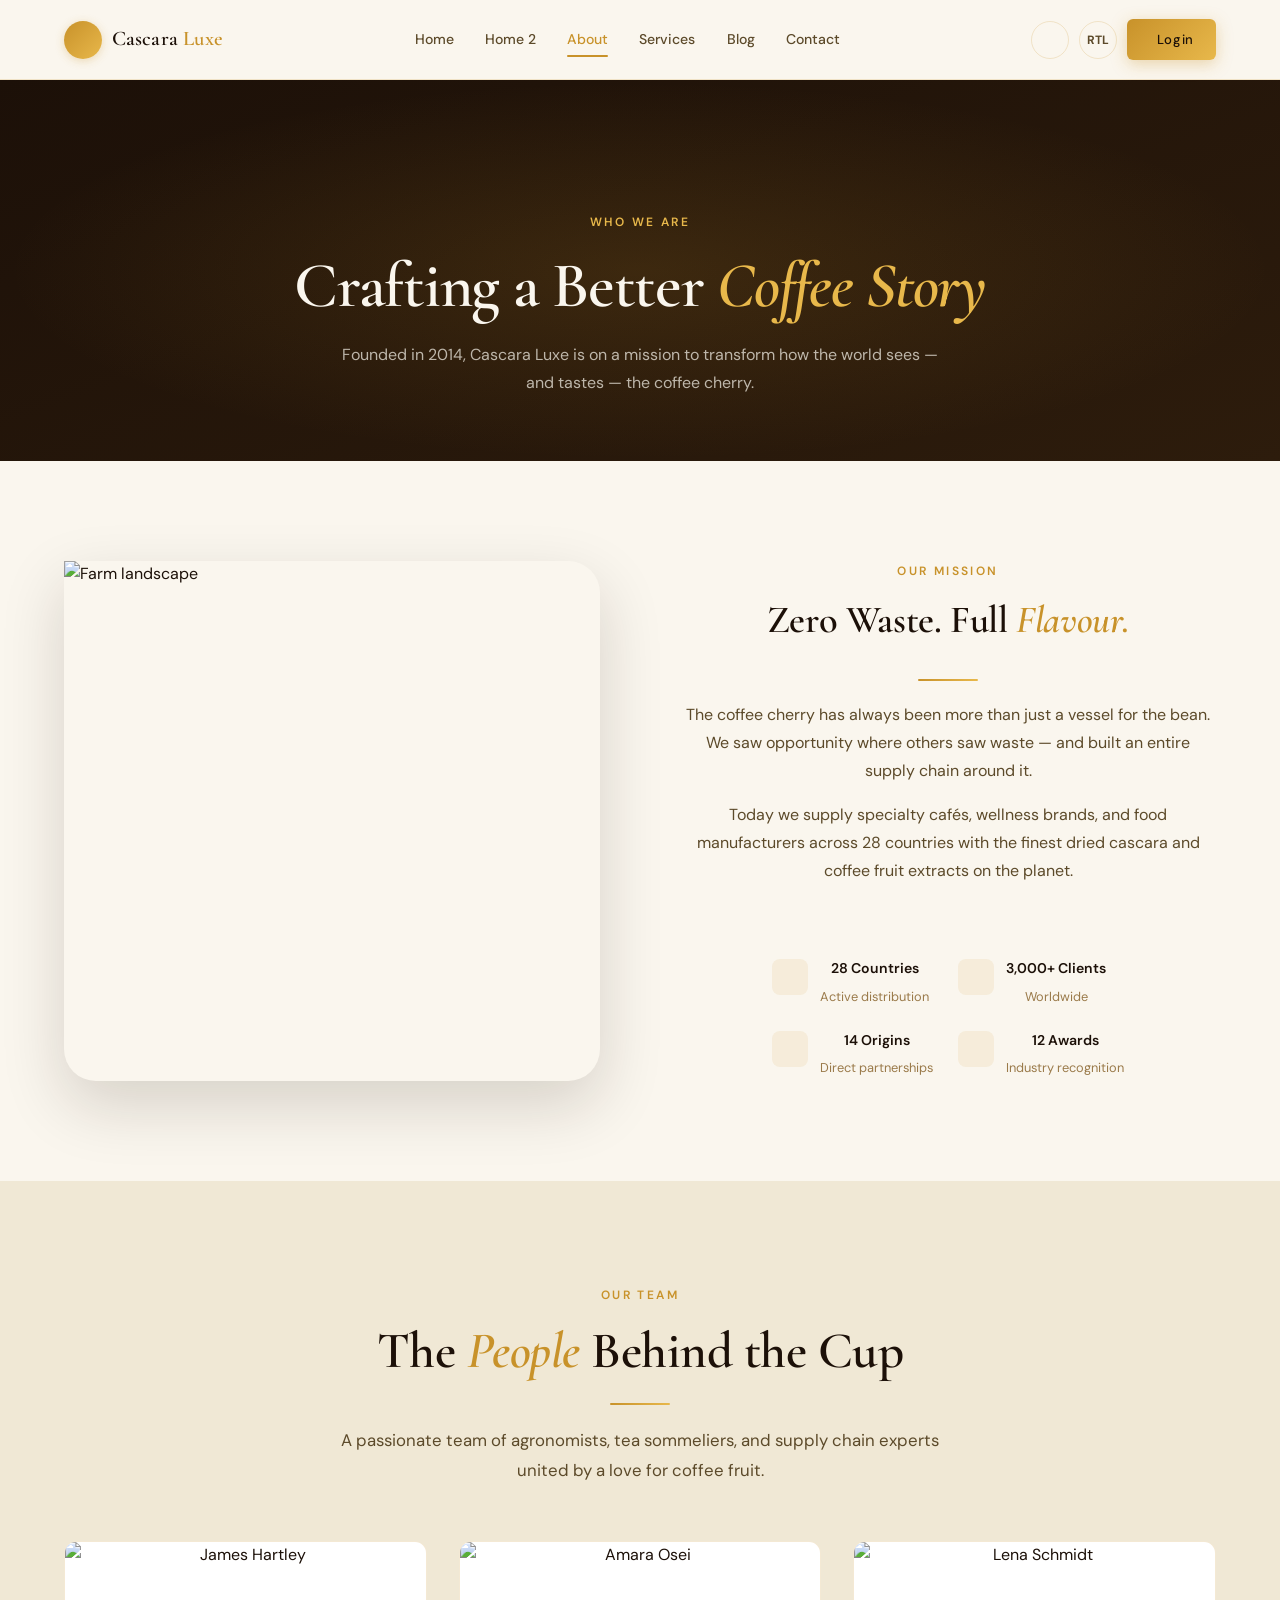
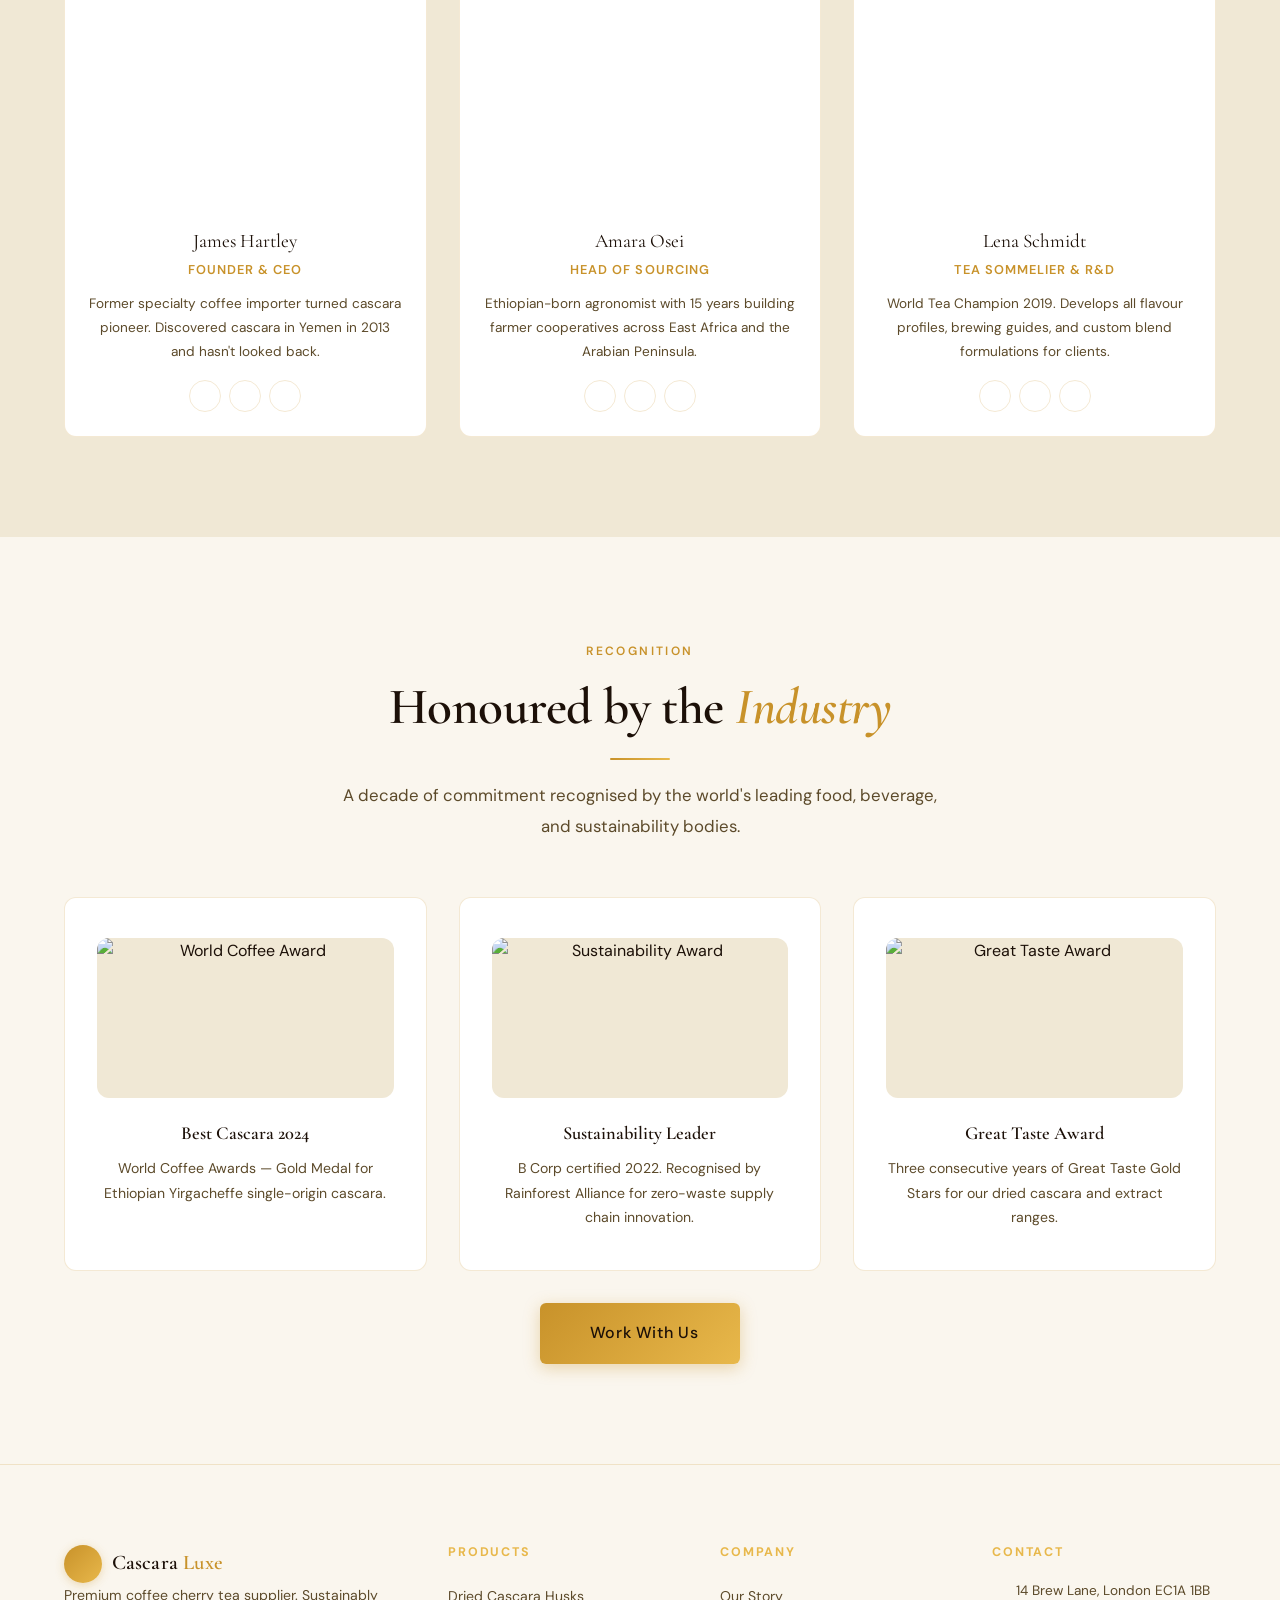
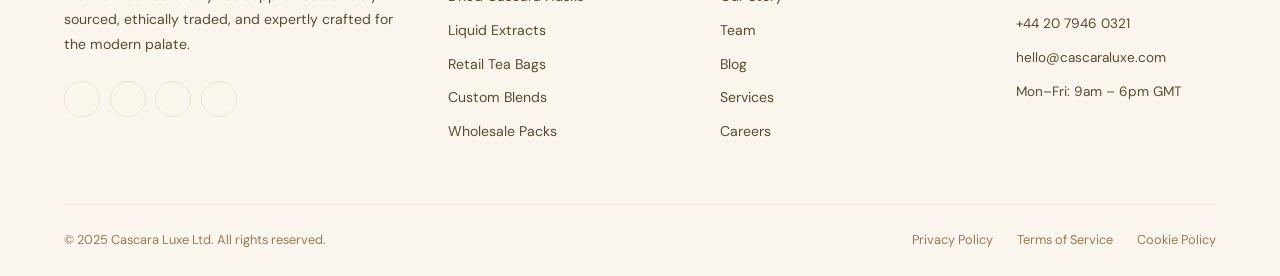
==== commit 57f88535: "U" ====
--- a/pages/about.html
+++ b/pages/about.html
@@ -4,6 +4,11 @@
   <meta charset="UTF-8" />
   <meta name="viewport" content="width=device-width, initial-scale=1.0" />
   <title>About Us — Cascara Luxe</title>
+  <link rel="icon" href="../assets/images/favicon.svg" type="image/svg+xml" />
+  <link rel="icon" href="../assets/images/favicon.png" type="image/png" />
+
+  <link rel="apple-touch-icon" href="../assets/images/favicon.png" />
+  
   <link rel="stylesheet" href="../assets/css/style.css" />
   <link rel="stylesheet" href="../assets/css/dark-mode.css" />
   <link rel="stylesheet" href="../assets/css/rtl.css" />
@@ -16,7 +21,7 @@
   <div class="header-inner">
     <a href="../index.html" class="brand">
       <div class="brand-logo"><i class="ri-leaf-line"></i></div>
-      <div><span class="brand-name">Cascara <span>Luxe</span></span><span class="brand-tagline">Coffee Cherry Tea</span></div>
+      <div><span class="brand-name">Cascara <span>Luxe</span></span></div>
     </a>
     <nav class="nav-desktop">
       <a href="../index.html" class="nav-link">Home</a>
@@ -28,7 +33,7 @@
     </nav>
     <div class="header-actions">
       <button class="icon-btn theme-toggle"><i class="ri-moon-line"></i></button>
-      <button class="icon-btn rtl-toggle"><i class="ri-align-right"></i></button>
+      <button class="icon-btn rtl-toggle" aria-label="Toggle RTL" title="Toggle Direction">RTL</button>
       <a href="login.html" class="btn btn-primary btn-sm"><i class="ri-user-line"></i> Login</a>
       <button class="hamburger"><span></span><span></span><span></span></button>
     </div>
@@ -42,9 +47,9 @@
   <a href="blog.html" class="mobile-nav-link">Blog</a>
   <a href="contact.html" class="mobile-nav-link">Contact</a>
   <div class="mobile-actions">
-    <button class="icon-btn theme-toggle"><i class="ri-moon-line"></i></button>
-    <button class="icon-btn rtl-toggle"><i class="ri-align-right"></i></button>
-    <a href="login.html" class="btn btn-primary btn-sm">Login</a>
+    <button class="icon-btn theme-toggle" aria-label="Theme"><i class="ri-moon-line"></i></button>
+    <button class="icon-btn rtl-toggle" aria-label="RTL">RTL</button>
+    <a href="login.html" class="btn btn-primary btn-sm"><i class="ri-user-line"></i> Login</a>
   </div>
 </div>
 
@@ -64,9 +69,8 @@
     <div class="container">
       <div class="about-grid">
         <div class="about-img-wrap">
-          <img src="https://images.unsplash.com/photo-1500382017468-9049fed747ef?w=700&q=80"
+          <img src="https://images.ctfassets.net/yzlb24ni1fxz/7AZu78oogqEZfl7wRia3OB/320407980291c4932a9e03beedd41adf/Medium-22498.jpg?fm=webp&q=75&w=2048"
                alt="Farm landscape" class="about-img-main" loading="lazy" />
-          <div class="about-floater">10+<small>Years</small></div>
         </div>
         <div>
           <span class="section-label">Our Mission</span>
@@ -109,7 +113,7 @@
       <div class="team-grid">
         <div class="team-card reveal reveal-delay-1">
           <div class="team-img-wrap">
-            <img src="https://images.unsplash.com/photo-1560250097-0b93528c311a?w=400&q=80" alt="James Hartley" class="team-img" loading="lazy" />
+            <img src="https://www.acluutah.org/app/uploads/2025/06/Aaron-Welcher.png" alt="James Hartley" class="team-img" loading="lazy" />
           </div>
           <div class="team-card-body">
             <div class="team-name">James Hartley</div>
@@ -124,7 +128,7 @@
         </div>
         <div class="team-card reveal reveal-delay-2">
           <div class="team-img-wrap">
-            <img src="https://images.unsplash.com/photo-1573496359142-b8d87734a5a2?w=400&q=80" alt="Amara Osei" class="team-img" loading="lazy" />
+            <img src="https://cdn-images.dzcdn.net/images/cover/eb96498b64d2be300141ecb63ddf330b/0x1900-000000-80-0-0.jpg" alt="Amara Osei" class="team-img" loading="lazy" />
           </div>
           <div class="team-card-body">
             <div class="team-name">Amara Osei</div>
@@ -167,16 +171,25 @@
       </div>
       <div class="features-grid">
         <div class="feature-card reveal reveal-delay-1">
+          <div class="feature-img-wrap">
+            <img src="https://drinkbegoat.com/cdn/shop/articles/Screenshot_2025-07-23_at_1.05.13_PM.png?v=1753301506" alt="World Coffee Award" class="feature-img" />
+          </div>
           <div class="feature-icon"><i class="ri-trophy-line"></i></div>
           <h3>Best Cascara 2024</h3>
           <p>World Coffee Awards — Gold Medal for Ethiopian Yirgacheffe single-origin cascara.</p>
         </div>
         <div class="feature-card reveal reveal-delay-2">
+          <div class="feature-img-wrap">
+            <img src="https://media.aimr.asia/live/wp-content/uploads/2024/08/Impact-of-Sustainability-Leadership-on-Future-Corporate-Performance.jpg" alt="Sustainability Award" class="feature-img" />
+          </div>
           <div class="feature-icon"><i class="ri-leaf-line"></i></div>
           <h3>Sustainability Leader</h3>
           <p>B Corp certified 2022. Recognised by Rainforest Alliance for zero-waste supply chain innovation.</p>
         </div>
         <div class="feature-card reveal reveal-delay-3">
+          <div class="feature-img-wrap">
+            <img src="https://madebyadele.com/cdn/shop/articles/Untitled_design_jpg_bfc19471-66ad-447a-8049-6f37042c0c5c.jpg?v=1753868079" alt="Great Taste Award" class="feature-img" />
+          </div>
           <div class="feature-icon"><i class="ri-star-line"></i></div>
           <h3>Great Taste Award</h3>
           <p>Three consecutive years of Great Taste Gold Stars for our dried cascara and extract ranges.</p>
@@ -194,22 +207,52 @@
   <div class="container">
     <div class="footer-grid">
       <div class="footer-brand">
-        <div class="footer-brand-wrap"><div class="footer-logo"><i class="ri-leaf-line"></i></div><span class="footer-brand-name">Cascara <span>Luxe</span></span></div>
+        <a href="../index.html" class="brand"><div class="brand-logo"><i class="ri-leaf-line"></i></div><div class="brand-name">Cascara <span>Luxe</span></div></a>
         <p class="footer-desc">Premium coffee cherry tea supplier. Sustainably sourced, ethically traded, and expertly crafted for the modern palate.</p>
         <div class="footer-socials">
-          <a href="#" class="footer-social"><i class="ri-instagram-line"></i></a>
-          <a href="#" class="footer-social"><i class="ri-twitter-x-line"></i></a>
-          <a href="#" class="footer-social"><i class="ri-linkedin-line"></i></a>
-          <a href="#" class="footer-social"><i class="ri-youtube-line"></i></a>
-        </div>
-      </div>
-      <div class="footer-col"><h4>Products</h4><div class="footer-links"><a href="services.html" class="footer-link">Dried Cascara Husks</a><a href="services.html" class="footer-link">Liquid Extracts</a><a href="services.html" class="footer-link">Retail Tea Bags</a><a href="services.html" class="footer-link">Custom Blends</a><a href="services.html" class="footer-link">Wholesale Packs</a></div></div>
-      <div class="footer-col"><h4>Company</h4><div class="footer-links"><a href="about.html" class="footer-link">Our Story</a><a href="about.html" class="footer-link">Team</a><a href="blog.html" class="footer-link">Blog</a><a href="services.html" class="footer-link">Services</a><a href="contact.html" class="footer-link">Careers</a></div></div>
-      <div class="footer-col"><h4>Contact</h4><div class="footer-links"><div class="footer-contact-item"><i class="ri-map-pin-line"></i><span>14 Brew Lane, London EC1A 1BB</span></div><div class="footer-contact-item"><i class="ri-phone-line"></i><span>+44 20 7946 0321</span></div><div class="footer-contact-item"><i class="ri-mail-line"></i><span>hello@cascaraluxe.com</span></div><div class="footer-contact-item"><i class="ri-time-line"></i><span>Mon–Fri: 9am – 6pm GMT</span></div></div></div>
+          <a href="#" class="footer-social" aria-label="Instagram"><i class="ri-instagram-line"></i></a>
+          <a href="#" class="footer-social" aria-label="Twitter"><i class="ri-twitter-x-line"></i></a>
+          <a href="#" class="footer-social" aria-label="LinkedIn"><i class="ri-linkedin-line"></i></a>
+          <a href="#" class="footer-social" aria-label="YouTube"><i class="ri-youtube-line"></i></a>
+        </div>
+      </div>
+      <div class="footer-col">
+        <h4>Products</h4>
+        <div class="footer-links">
+          <a href="services.html" class="footer-link">Dried Cascara Husks</a>
+          <a href="services.html" class="footer-link">Liquid Extracts</a>
+          <a href="services.html" class="footer-link">Retail Tea Bags</a>
+          <a href="services.html" class="footer-link">Custom Blends</a>
+          <a href="services.html" class="footer-link">Wholesale Packs</a>
+        </div>
+      </div>
+      <div class="footer-col">
+        <h4>Company</h4>
+        <div class="footer-links">
+          <a href="about.html" class="footer-link">Our Story</a>
+          <a href="about.html" class="footer-link">Team</a>
+          <a href="blog.html" class="footer-link">Blog</a>
+          <a href="services.html" class="footer-link">Services</a>
+          <a href="contact.html" class="footer-link">Careers</a>
+        </div>
+      </div>
+      <div class="footer-col">
+        <h4>Contact</h4>
+        <div class="footer-links">
+          <div class="footer-contact-item"><i class="ri-map-pin-line"></i><span>14 Brew Lane, London EC1A 1BB</span></div>
+          <div class="footer-contact-item"><i class="ri-phone-line"></i><span>+44 20 7946 0321</span></div>
+          <div class="footer-contact-item"><i class="ri-mail-line"></i><span>hello@cascaraluxe.com</span></div>
+          <div class="footer-contact-item"><i class="ri-time-line"></i><span>Mon–Fri: 9am – 6pm GMT</span></div>
+        </div>
+      </div>
     </div>
     <div class="footer-bottom">
       <p>© 2025 Cascara Luxe Ltd. All rights reserved.</p>
-      <div class="footer-bottom-links"><a href="#">Privacy Policy</a><a href="#">Terms of Service</a><a href="#">Cookie Policy</a></div>
+      <div class="footer-bottom-links">
+        <a href="#">Privacy Policy</a>
+        <a href="#">Terms of Service</a>
+        <a href="#">Cookie Policy</a>
+      </div>
     </div>
   </div>
 </footer>
--- a/assets/css/style.css
+++ b/assets/css/style.css
@@ -7,32 +7,32 @@
 
 /* ── CSS Variables ─────────────────────────────────────── */
 :root {
-  --espresso:    #1C1008;
-  --gold:        #C8922A;
-  --gold-light:  #E8B84B;
-  --gold-pale:   #F0D080;
-  --ivory:       #FAF6EE;
-  --ivory-dark:  #F0E8D5;
-  --ivory-mid:   #E8DCC8;
-  --text-primary:   #1C1008;
+  --espresso: #1C1008;
+  --gold: #C8922A;
+  --gold-light: #E8B84B;
+  --gold-pale: #F0D080;
+  --ivory: #FAF6EE;
+  --ivory-dark: #F0E8D5;
+  --ivory-mid: #E8DCC8;
+  --text-primary: #1C1008;
   --text-secondary: #5C4A2A;
-  --text-muted:     #9A7A4A;
-  --bg-primary:     #FAF6EE;
-  --bg-secondary:   #F0E8D5;
-  --bg-card:        #FFFFFF;
-  --border:         rgba(200,146,42,0.2);
-  --shadow-sm:  0 2px 12px rgba(28,16,8,0.08);
-  --shadow-md:  0 8px 32px rgba(28,16,8,0.12);
-  --shadow-lg:  0 24px 64px rgba(28,16,8,0.16);
-  --shadow-gold: 0 8px 32px rgba(200,146,42,0.25);
-  --radius-sm:  6px;
-  --radius-md:  12px;
-  --radius-lg:  20px;
-  --radius-xl:  32px;
+  --text-muted: #9A7A4A;
+  --bg-primary: #FAF6EE;
+  --bg-secondary: #F0E8D5;
+  --bg-card: #FFFFFF;
+  --border: rgba(200, 146, 42, 0.2);
+  --shadow-sm: 0 2px 12px rgba(28, 16, 8, 0.08);
+  --shadow-md: 0 8px 32px rgba(28, 16, 8, 0.12);
+  --shadow-lg: 0 24px 64px rgba(28, 16, 8, 0.16);
+  --shadow-gold: 0 8px 32px rgba(200, 146, 42, 0.25);
+  --radius-sm: 6px;
+  --radius-md: 12px;
+  --radius-lg: 20px;
+  --radius-xl: 32px;
   --font-display: 'Cormorant Garamond', serif;
-  --font-body:    'DM Sans', sans-serif;
-  --font-accent:  'Playfair Display', serif;
-  --transition:   all 0.35s cubic-bezier(0.25, 0.46, 0.45, 0.94);
+  --font-body: 'DM Sans', sans-serif;
+  --font-accent: 'Playfair Display', serif;
+  --transition: all 0.35s cubic-bezier(0.25, 0.46, 0.45, 0.94);
   --transition-fast: all 0.2s ease;
   --header-h: 80px;
   --section-pad: 100px;
@@ -40,8 +40,19 @@
 }
 
 /* ── Reset ──────────────────────────────────────────────── */
-*, *::before, *::after { box-sizing: border-box; margin: 0; padding: 0; }
-html { scroll-behavior: smooth; font-size: 16px; }
+*,
+*::before,
+*::after {
+  box-sizing: border-box;
+  margin: 0;
+  padding: 0;
+}
+
+html {
+  scroll-behavior: smooth;
+  font-size: 16px;
+}
+
 body {
   font-family: var(--font-body);
   background: var(--bg-primary);
@@ -50,16 +61,48 @@
   overflow-x: hidden;
   transition: background 0.4s ease, color 0.4s ease;
 }
-img { max-width: 100%; height: auto; display: block; }
-a { text-decoration: none; color: inherit; }
-ul { list-style: none; }
-button { cursor: pointer; border: none; background: none; font-family: var(--font-body); }
-input, textarea, select { font-family: var(--font-body); }
+
+img {
+  max-width: 100%;
+  height: auto;
+  display: block;
+}
+
+a {
+  text-decoration: none;
+  color: inherit;
+}
+
+ul {
+  list-style: none;
+}
+
+button {
+  cursor: pointer;
+  border: none;
+  background: none;
+  font-family: var(--font-body);
+}
+
+input,
+textarea,
+select {
+  font-family: var(--font-body);
+}
 
 /* ── Scrollbar ──────────────────────────────────────────── */
-::-webkit-scrollbar { width: 6px; }
-::-webkit-scrollbar-track { background: var(--bg-secondary); }
-::-webkit-scrollbar-thumb { background: var(--gold); border-radius: 3px; }
+::-webkit-scrollbar {
+  width: 6px;
+}
+
+::-webkit-scrollbar-track {
+  background: var(--bg-secondary);
+}
+
+::-webkit-scrollbar-thumb {
+  background: var(--gold);
+  border-radius: 3px;
+}
 
 /* ── Container ──────────────────────────────────────────── */
 .container {
@@ -67,21 +110,51 @@
   max-width: var(--container);
   margin: 0 auto;
 }
-.container--sm { max-width: 860px; }
-.container--xs { max-width: 640px; }
+
+.container--sm {
+  max-width: 860px;
+}
+
+.container--xs {
+  max-width: 640px;
+}
 
 /* ── Typography ─────────────────────────────────────────── */
-h1, h2, h3, h4, h5, h6 {
+h1,
+h2,
+h3,
+h4,
+h5,
+h6 {
   font-family: var(--font-display);
   line-height: 1.2;
   color: var(--text-primary);
   font-weight: 600;
 }
-h1 { font-size: clamp(2.8rem, 6vw, 5.5rem); letter-spacing: -0.02em; }
-h2 { font-size: clamp(2rem, 4vw, 3.5rem); letter-spacing: -0.01em; }
-h3 { font-size: clamp(1.4rem, 2.5vw, 2rem); }
-h4 { font-size: 1.25rem; }
-p { font-size: 1rem; color: var(--text-secondary); line-height: 1.75; }
+
+h1 {
+  font-size: clamp(2.8rem, 6vw, 5.5rem);
+  letter-spacing: -0.02em;
+}
+
+h2 {
+  font-size: clamp(2rem, 4vw, 3.5rem);
+  letter-spacing: -0.01em;
+}
+
+h3 {
+  font-size: clamp(1.4rem, 2.5vw, 2rem);
+}
+
+h4 {
+  font-size: 1.25rem;
+}
+
+p {
+  font-size: 1rem;
+  color: var(--text-secondary);
+  line-height: 1.75;
+}
 
 /* ── Section Headings ───────────────────────────────────── */
 .section-label {
@@ -94,6 +167,7 @@
   color: var(--gold);
   margin-bottom: 1rem;
 }
+
 .section-title {
   font-family: var(--font-display);
   font-weight: 600;
@@ -101,6 +175,7 @@
   margin-bottom: 1.25rem;
   text-align: center;
 }
+
 .section-subtitle {
   font-family: var(--font-body);
   color: var(--text-secondary);
@@ -110,9 +185,15 @@
   text-align: center;
   line-height: 1.8;
 }
-.section-header { text-align: center; margin-bottom: 3.5rem; }
+
+.section-header {
+  text-align: center;
+  margin-bottom: 3.5rem;
+}
+
 .divider-gold {
-  width: 60px; height: 2px;
+  width: 60px;
+  height: 2px;
   background: linear-gradient(90deg, var(--gold), var(--gold-light));
   margin: 1.25rem auto;
   border-radius: 2px;
@@ -122,6 +203,7 @@
 .btn {
   display: inline-flex;
   align-items: center;
+  justify-content: center;
   gap: 0.5rem;
   padding: 0.85rem 2rem;
   border-radius: var(--radius-sm);
@@ -134,59 +216,81 @@
   overflow: hidden;
   white-space: nowrap;
 }
+
 .btn::before {
   content: '';
   position: absolute;
   inset: 0;
-  background: rgba(255,255,255,0.1);
+  background: rgba(255, 255, 255, 0.1);
   opacity: 0;
   transition: var(--transition-fast);
 }
-.btn:hover::before { opacity: 1; }
+
+.btn:hover::before {
+  opacity: 1;
+}
 
 .btn-primary {
   background: linear-gradient(135deg, var(--gold), var(--gold-light));
   color: var(--espresso);
-  box-shadow: 0 4px 16px rgba(200,146,42,0.35);
-}
+  box-shadow: 0 4px 16px rgba(200, 146, 42, 0.35);
+}
+
 .btn-primary:hover {
   transform: translateY(-2px);
-  box-shadow: 0 8px 28px rgba(200,146,42,0.45);
-}
+  box-shadow: 0 8px 28px rgba(200, 146, 42, 0.45);
+}
+
 .btn-secondary {
   background: transparent;
   color: var(--text-primary);
   border: 1.5px solid var(--border);
 }
+
 .btn-secondary:hover {
   border-color: var(--gold);
   color: var(--gold);
   transform: translateY(-2px);
-  background: rgba(200,146,42,0.06);
-}
+  background: rgba(200, 146, 42, 0.06);
+}
+
 .btn-outline-white {
   background: transparent;
   color: #fff;
-  border: 1.5px solid rgba(255,255,255,0.5);
-}
+  border: 1.5px solid rgba(255, 255, 255, 0.5);
+}
+
 .btn-outline-white:hover {
-  background: rgba(255,255,255,0.12);
+  background: rgba(255, 255, 255, 0.12);
   border-color: #fff;
   transform: translateY(-2px);
 }
+
 .btn-dark {
   background: var(--espresso);
   color: var(--gold-light);
   border: 1.5px solid var(--espresso);
 }
+
 .btn-dark:hover {
   background: #2d1c0c;
   transform: translateY(-2px);
   box-shadow: var(--shadow-md);
 }
-.btn-sm { padding: 0.6rem 1.4rem; font-size: 0.82rem; }
-.btn-lg { padding: 1.1rem 2.6rem; font-size: 1rem; }
-.btn i { font-size: 0.95em; }
+
+.btn-sm {
+  padding: 0.6rem 1.4rem;
+  font-size: 0.82rem;
+}
+
+.btn-lg {
+  padding: 1.1rem 2.6rem;
+  font-size: 1rem;
+}
+
+.btn i {
+  font-size: 0.95em;
+}
 
 /* ── Cards ───────────────────────────────────────────────── */
 .card {
@@ -197,32 +301,52 @@
   transition: var(--transition);
   text-align: center;
 }
+
 .card:hover {
   transform: translateY(-6px);
   box-shadow: var(--shadow-lg);
-  border-color: rgba(200,146,42,0.4);
-}
-.card-body { padding: 2rem; }
-.card-img { width: 100%; height: 220px; object-fit: cover; transition: var(--transition); }
-.card:hover .card-img { transform: scale(1.03); }
-.card-img-wrap { overflow: hidden; }
+  border-color: rgba(200, 146, 42, 0.4);
+}
+
+.card-body {
+  padding: 2rem;
+}
+
+.card-img {
+  width: 100%;
+  height: 220px;
+  object-fit: cover;
+  transition: var(--transition);
+}
+
+.card:hover .card-img {
+  transform: scale(1.03);
+}
+
+.card-img-wrap {
+  overflow: hidden;
+}
 
 /* ── Header / Navigation ────────────────────────────────── */
 .header {
   position: fixed;
-  top: 0; left: 0; right: 0;
+  top: 0;
+  left: 0;
+  right: 0;
   height: var(--header-h);
   z-index: 1000;
-  background: rgba(250,246,238,0.92);
+  background: rgba(250, 246, 238, 0.92);
   backdrop-filter: blur(16px);
   -webkit-backdrop-filter: blur(16px);
   border-bottom: 1px solid var(--border);
   transition: var(--transition);
 }
+
 .header.scrolled {
   box-shadow: var(--shadow-md);
-  background: rgba(250,246,238,0.97);
-}
+  background: rgba(250, 246, 238, 0.97);
+}
+
 .header-inner {
   display: flex;
   align-items: center;
@@ -241,8 +365,10 @@
   text-decoration: none;
   flex-shrink: 0;
 }
+
 .brand-logo {
-  width: 38px; height: 38px;
+  width: 38px;
+  height: 38px;
   background: linear-gradient(135deg, var(--gold), var(--gold-light));
   border-radius: 50%;
   display: flex;
@@ -251,10 +377,14 @@
   font-size: 1.1rem;
   color: var(--espresso);
   font-weight: 700;
-  box-shadow: 0 2px 10px rgba(200,146,42,0.3);
+  box-shadow: 0 2px 10px rgba(200, 146, 42, 0.3);
   transition: var(--transition);
 }
-.brand:hover .brand-logo { transform: rotate(10deg) scale(1.05); }
+
+.brand:hover .brand-logo {
+  transform: rotate(10deg) scale(1.05);
+}
+
 .brand-name {
   font-family: var(--font-display);
   font-size: 1.3rem;
@@ -263,7 +393,11 @@
   letter-spacing: 0.01em;
   line-height: 1.1;
 }
-.brand-name span { color: var(--gold); }
+
+.brand-name span {
+  color: var(--gold);
+}
+
 .brand-tagline {
   font-family: var(--font-body);
   font-size: 0.6rem;
@@ -279,6 +413,7 @@
   align-items: center;
   gap: 0.25rem;
 }
+
 .nav-link {
   font-family: var(--font-body);
   font-size: 0.88rem;
@@ -289,18 +424,32 @@
   transition: var(--transition-fast);
   position: relative;
 }
+
 .nav-link::after {
   content: '';
   position: absolute;
-  bottom: 2px; left: 50%; right: 50%;
+  bottom: 2px;
+  left: 50%;
+  right: 50%;
   height: 1.5px;
   background: var(--gold);
   transition: var(--transition-fast);
   border-radius: 2px;
 }
-.nav-link:hover { color: var(--gold); }
-.nav-link:hover::after, .nav-link.active::after { left: 0.85rem; right: 0.85rem; }
-.nav-link.active { color: var(--gold); }
+
+.nav-link:hover {
+  color: var(--gold);
+}
+
+.nav-link:hover::after,
+.nav-link.active::after {
+  left: 0.85rem;
+  right: 0.85rem;
+}
+
+.nav-link.active {
+  color: var(--gold);
+}
 
 /* Header Actions */
 .header-actions {
@@ -308,8 +457,10 @@
   align-items: center;
   gap: 0.6rem;
 }
+
 .icon-btn {
-  width: 38px; height: 38px;
+  width: 38px;
+  height: 38px;
   border-radius: 50%;
   display: flex;
   align-items: center;
@@ -319,19 +470,27 @@
   border: 1px solid var(--border);
   background: transparent;
   transition: var(--transition-fast);
-}
-.header-actions .icon-btn, .header-actions .btn {
+  font-weight: 700;
+  font-size: 0.75rem;
+}
+
+.header-actions .icon-btn,
+.header-actions .btn {
   display: none;
 }
+
 @media (min-width: 1024px) {
-  .header-actions .icon-btn, .header-actions .btn {
+
+  .header-actions .icon-btn,
+  .header-actions .btn {
     display: flex;
   }
 }
+
 .icon-btn:hover {
   color: var(--gold);
   border-color: var(--gold);
-  background: rgba(200,146,42,0.06);
+  background: rgba(200, 146, 42, 0.06);
   transform: scale(1.05);
 }
 
@@ -340,26 +499,44 @@
   display: flex;
   flex-direction: column;
   justify-content: space-between;
-  width: 24px; height: 18px;
+  width: 28px;
+  height: 20px;
   cursor: pointer;
   padding: 0;
-}
+  background: transparent;
+  border: none;
+  z-index: 2000;
+  position: relative;
+  flex-shrink: 0;
+}
+
 .hamburger span {
   display: block;
-  height: 2px;
-  background: var(--text-primary);
-  border-radius: 2px;
+  width: 100%;
+  height: 3px;
+  background-color: var(--text-primary);
+  border-radius: 4px;
   transition: var(--transition);
 }
-.hamburger.open span:nth-child(1) { transform: translateY(8px) rotate(45deg); }
-.hamburger.open span:nth-child(2) { opacity: 0; }
-.hamburger.open span:nth-child(3) { transform: translateY(-8px) rotate(-45deg); }
+
+.hamburger.open span:nth-child(1) {
+  transform: translateY(8px) rotate(45deg);
+}
+
+.hamburger.open span:nth-child(2) {
+  opacity: 0;
+}
+
+.hamburger.open span:nth-child(3) {
+  transform: translateY(-8px) rotate(-45deg);
+}
 
 /* Mobile Menu */
 .mobile-menu {
   position: fixed;
   top: var(--header-h);
-  left: 0; right: 0;
+  left: 0;
+  right: 0;
   background: var(--bg-primary);
   border-bottom: 1px solid var(--border);
   padding: 1.5rem;
@@ -369,70 +546,109 @@
   transition: var(--transition);
   box-shadow: var(--shadow-lg);
 }
+
 .mobile-menu.open {
   transform: translateY(0);
   opacity: 1;
 }
+
 .mobile-nav-link {
   display: block;
-  padding: 0.85rem 1rem;
+  padding: 1rem;
   font-family: var(--font-body);
-  font-size: 0.95rem;
+  font-size: 1.05rem;
   font-weight: 500;
   color: var(--text-secondary);
   border-radius: var(--radius-sm);
   transition: var(--transition-fast);
   border-bottom: 1px solid var(--border);
-}
-.mobile-nav-link:hover { color: var(--gold); background: rgba(200,146,42,0.06); }
-.mobile-nav-link:last-child { border-bottom: none; }
+  text-align: center;
+}
+
+.mobile-nav-link:hover {
+  color: var(--gold);
+  background: rgba(200, 146, 42, 0.06);
+}
+
+.mobile-nav-link:last-child {
+  border-bottom: none;
+}
+
 .mobile-actions {
   display: flex;
+  flex-wrap: wrap;
   align-items: center;
   justify-content: center;
-  gap: 1rem;
+  gap: 1.25rem;
   padding-top: 2rem;
   margin-top: 1rem;
   border-top: 1px solid var(--border);
 }
-.mobile-actions .btn { width: 100%; justify-content: center; }
+
+.mobile-actions .btn {
+  width: 100%;
+  justify-content: center;
+}
 
 /* Desktop only: show at 1024+ */
 @media (min-width: 1024px) {
-  .nav-desktop { display: flex; }
-  .hamburger { display: none; }
-  .mobile-menu { display: none !important; }
+  .nav-desktop {
+    display: flex;
+  }
+
+  .hamburger {
+    display: none;
+  }
+
+  .mobile-menu {
+    display: none !important;
+  }
 }
 
 /* ── Main Content Offset ────────────────────────────────── */
-main { padding-top: var(--header-h); }
+main {
+  padding-top: var(--header-h);
+}
 
 /* ── Hero Section ───────────────────────────────────────── */
 .hero {
   min-height: calc(100vh - var(--header-h));
   display: grid;
-  grid-template-columns: 1fr 1fr;
+  grid-template-columns: 0.8fr 1.2fr; /* Increased image side width */
   align-items: center;
   gap: 4rem;
   padding: 5rem 0;
   position: relative;
   overflow: hidden;
 }
+
 .hero::before {
   content: '';
   position: absolute;
-  top: -30%; right: -10%;
-  width: 70vw; height: 70vw;
-  max-width: 900px; max-height: 900px;
+  top: -30%;
+  right: -10%;
+  width: 70vw;
+  height: 70vw;
+  max-width: 900px;
+  max-height: 900px;
   border-radius: 50%;
-  background: radial-gradient(circle, rgba(200,146,42,0.1) 0%, transparent 70%);
+  background: radial-gradient(circle, rgba(200, 146, 42, 0.1) 0%, transparent 70%);
   pointer-events: none;
 }
-.hero-content { animation: fadeInUp 0.9s ease both; }
+
+.hero-content {
+  animation: fadeInUp 0.9s ease both;
+  display: flex;
+  flex-direction: column;
+  align-items: center;
+  text-align: center;
+}
+
 .hero-eyebrow {
   display: inline-flex;
   align-items: center;
-  gap: 0.6rem;
+  justify-content: center;
+  gap: 1rem;
   font-size: 0.75rem;
   font-weight: 600;
   letter-spacing: 0.2em;
@@ -440,38 +656,64 @@
   color: var(--gold);
   margin-bottom: 1.5rem;
 }
-.hero-eyebrow::before {
+
+.hero-eyebrow::before,
+.hero-eyebrow::after {
   content: '';
   display: block;
-  width: 30px; height: 1.5px;
+  width: 40px;
+  height: 1.5px;
   background: var(--gold);
 }
+
 .hero h1 {
   font-family: var(--font-display);
   font-weight: 300;
   margin-bottom: 1.5rem;
   color: var(--text-primary);
 }
+
 .hero h1 em {
   font-style: italic;
   color: var(--gold);
   font-weight: 400;
 }
+
 .hero-desc {
   font-size: 1.05rem;
   color: var(--text-secondary);
   margin-bottom: 2.5rem;
-  max-width: 480px;
+  max-width: 540px;
+  margin-left: auto;
+  margin-right: auto;
   line-height: 1.8;
 }
-.hero-ctas { display: flex; gap: 1rem; flex-wrap: wrap; }
+
+.hero-ctas {
+  display: flex;
+  gap: 1.25rem;
+  flex-wrap: wrap;
+  justify-content: center;
+  width: 100%;
+}
+
+.hero-ctas .btn {
+  min-width: 240px;
+  flex: 1;
+  max-width: 280px;
+  justify-content: center;
+}
+
 .hero-stats {
   display: flex;
-  gap: 2rem;
+  gap: 3rem;
   margin-top: 3rem;
-  padding-top: 2rem;
+  padding-top: 2.5rem;
   border-top: 1px solid var(--border);
-}
+  justify-content: center;
+  width: 100%;
+}
+
 .hero-stat-num {
   font-family: var(--font-display);
   font-size: 2rem;
@@ -480,6 +722,7 @@
   line-height: 1;
   display: block;
 }
+
 .hero-stat-label {
   font-size: 0.78rem;
   letter-spacing: 0.1em;
@@ -488,10 +731,12 @@
   display: block;
   margin-top: 0.25rem;
 }
+
 .hero-visual {
   position: relative;
   animation: fadeInRight 0.9s ease 0.2s both;
 }
+
 .hero-img-main {
   width: 100%;
   height: 580px;
@@ -499,6 +744,7 @@
   border-radius: var(--radius-xl) var(--radius-xl) var(--radius-xl) 0;
   box-shadow: var(--shadow-lg);
 }
+
 .hero-badge {
   position: absolute;
   bottom: 2.5rem;
@@ -513,29 +759,38 @@
   gap: 1rem;
   animation: floatY 4s ease-in-out infinite;
 }
+
 .hero-badge-icon {
-  width: 44px; height: 44px;
+  width: 44px;
+  height: 44px;
   background: linear-gradient(135deg, var(--gold), var(--gold-light));
   border-radius: 50%;
-  display: flex; align-items: center; justify-content: center;
+  display: flex;
+  align-items: center;
+  justify-content: center;
   font-size: 1.2rem;
   color: var(--espresso);
 }
+
 .hero-badge-text strong {
   display: block;
   font-family: var(--font-display);
   font-size: 1rem;
   color: var(--text-primary);
 }
+
 .hero-badge-text span {
   font-size: 0.75rem;
   color: var(--text-muted);
 }
+
 .hero-dot {
   position: absolute;
-  top: 2rem; right: -1rem;
-  width: 80px; height: 80px;
-  border: 2px dashed rgba(200,146,42,0.3);
+  top: 2rem;
+  right: -1rem;
+  width: 80px;
+  height: 80px;
+  border: 2px dashed rgba(200, 146, 42, 0.3);
   border-radius: 50%;
   animation: rotateSlow 12s linear infinite;
 }
@@ -547,13 +802,35 @@
     padding: 3rem 0;
     min-height: auto;
   }
-  .hero-content { order: 2; }
-  .hero-visual { order: 1; }
-  .hero-desc { margin: 0 auto 2rem; }
-  .hero-ctas { justify-content: center; }
-  .hero-stats { justify-content: center; }
-  .hero-img-main { height: 320px; border-radius: var(--radius-xl); }
-  .hero-badge { display: none; }
+
+  .hero-content {
+    order: 2;
+  }
+
+  .hero-visual {
+    order: 1;
+  }
+
+  .hero-desc {
+    margin: 0 auto 2rem;
+  }
+
+  .hero-ctas {
+    justify-content: center;
+  }
+
+  .hero-stats {
+    justify-content: center;
+  }
+
+  .hero-img-main {
+    height: 320px;
+    border-radius: var(--radius-xl);
+  }
+
+  .hero-badge {
+    display: none;
+  }
 }
 
 /* ── Marquee Strip ──────────────────────────────────────── */
@@ -562,12 +839,14 @@
   padding: 1rem 0;
   overflow: hidden;
 }
+
 .marquee-track {
   display: flex;
   gap: 3rem;
   animation: marquee 30s linear infinite;
   width: max-content;
 }
+
 .marquee-item {
   display: flex;
   align-items: center;
@@ -579,17 +858,28 @@
   text-transform: uppercase;
   white-space: nowrap;
 }
-.marquee-item i { color: var(--gold); font-size: 0.7rem; }
+
+.marquee-item i {
+  color: var(--gold);
+  font-size: 0.7rem;
+}
 
 /* ── About Section ──────────────────────────────────────── */
-.about-section { padding: var(--section-pad) 0; }
+.about-section {
+  padding: var(--section-pad) 0;
+}
+
 .about-grid {
   display: grid;
   grid-template-columns: 1fr 1fr;
   gap: 5rem;
   align-items: center;
 }
-.about-img-wrap { position: relative; }
+
+.about-img-wrap {
+  position: relative;
+}
+
 .about-img-main {
   width: 100%;
   height: 520px;
@@ -597,18 +887,23 @@
   border-radius: 0 var(--radius-xl) var(--radius-xl) var(--radius-xl);
   box-shadow: var(--shadow-lg);
 }
+
 .about-img-accent {
   position: absolute;
-  bottom: -2rem; right: -2rem;
-  width: 180px; height: 180px;
+  bottom: -2rem;
+  right: -2rem;
+  width: 180px;
+  height: 180px;
   object-fit: cover;
   border-radius: var(--radius-md);
   border: 4px solid var(--bg-primary);
   box-shadow: var(--shadow-md);
 }
+
 .about-floater {
   position: absolute;
-  top: 2rem; right: -1.5rem;
+  top: 2rem;
+  right: -1.5rem;
   background: linear-gradient(135deg, var(--gold), var(--gold-light));
   color: var(--espresso);
   padding: 1rem 1.5rem;
@@ -620,6 +915,7 @@
   text-align: center;
   line-height: 1.1;
 }
+
 .about-floater small {
   display: block;
   font-family: var(--font-body);
@@ -628,27 +924,34 @@
   text-transform: uppercase;
   font-weight: 600;
 }
+
 .about-features {
   display: grid;
   grid-template-columns: 1fr 1fr;
   gap: 1.25rem;
   margin-top: 2.5rem;
 }
+
 .about-feature-item {
   display: flex;
   align-items: flex-start;
   gap: 0.75rem;
 }
+
 .about-feature-icon {
-  width: 36px; height: 36px;
-  background: rgba(200,146,42,0.1);
+  width: 36px;
+  height: 36px;
+  background: rgba(200, 146, 42, 0.1);
   border-radius: 8px;
-  display: flex; align-items: center; justify-content: center;
+  display: flex;
+  align-items: center;
+  justify-content: center;
   color: var(--gold);
   font-size: 1rem;
   flex-shrink: 0;
   margin-top: 2px;
 }
+
 .about-feature-text strong {
   display: block;
   font-size: 0.88rem;
@@ -656,15 +959,60 @@
   font-weight: 600;
   margin-bottom: 0.2rem;
 }
+
 .about-feature-text span {
   font-size: 0.8rem;
   color: var(--text-muted);
 }
 
-@media (max-width: 900px) {
-  .about-grid { grid-template-columns: 1fr; gap: 3rem; }
-  .about-img-main { height: 300px; border-radius: var(--radius-xl); }
-  .about-img-accent, .about-floater { display: none; }
+/* Internal centering for desktop columns */
+@media (min-width: 1024px) {
+  .about-grid>div:last-child {
+    text-align: center;
+    display: flex;
+    flex-direction: column;
+    align-items: center;
+  }
+
+  .about-grid .divider-gold {
+    margin: 1.25rem auto !important;
+  }
+
+  .about-grid .section-title {
+    text-align: center !important;
+  }
+}
+
+@media (max-width: 1023px) {
+  .about-grid {
+    grid-template-columns: 1fr;
+    gap: 3rem;
+    text-align: center;
+  }
+
+  .about-grid>div:last-child {
+    display: flex;
+    flex-direction: column;
+    align-items: center;
+  }
+
+  .about-grid .section-title {
+    text-align: center !important;
+  }
+
+  .about-grid .divider-gold {
+    margin: 1.25rem auto !important;
+  }
+
+  .about-img-main {
+    height: 300px;
+    border-radius: var(--radius-xl);
+  }
+
+  .about-img-accent,
+  .about-floater {
+    display: none;
+  }
 }
 
 /* ── Products / Cards Grid ──────────────────────────────── */
@@ -672,11 +1020,13 @@
   padding: var(--section-pad) 0;
   background: var(--bg-secondary);
 }
+
 .products-grid {
   display: grid;
   grid-template-columns: repeat(3, 1fr);
   gap: 2rem;
 }
+
 .product-card {
   background: var(--bg-card);
   border-radius: var(--radius-md);
@@ -685,21 +1035,33 @@
   transition: var(--transition);
   text-align: center;
 }
+
 .product-card:hover {
   transform: translateY(-8px);
   box-shadow: var(--shadow-lg);
-  border-color: rgba(200,146,42,0.4);
-}
-.product-card-img-wrap { overflow: hidden; position: relative; }
+  border-color: rgba(200, 146, 42, 0.4);
+}
+
+.product-card-img-wrap {
+  overflow: hidden;
+  position: relative;
+}
+
 .product-card-img {
-  width: 100%; height: 240px;
+  width: 100%;
+  height: 240px;
   object-fit: cover;
   transition: var(--transition);
 }
-.product-card:hover .product-card-img { transform: scale(1.06); }
+
+.product-card:hover .product-card-img {
+  transform: scale(1.06);
+}
+
 .product-badge {
   position: absolute;
-  top: 1rem; left: 1rem;
+  top: 1rem;
+  left: 1rem;
   background: var(--gold);
   color: var(--espresso);
   font-size: 0.7rem;
@@ -709,19 +1071,25 @@
   padding: 0.3rem 0.75rem;
   border-radius: 20px;
 }
-.product-card-body { padding: 1.75rem; }
+
+.product-card-body {
+  padding: 1.75rem;
+}
+
 .product-card-body h3 {
   font-family: var(--font-display);
   font-size: 1.3rem;
   margin-bottom: 0.5rem;
   text-align: center;
 }
+
 .product-card-body p {
   font-size: 0.88rem;
   margin-bottom: 1.25rem;
   text-align: center;
   color: var(--text-muted);
 }
+
 .product-price {
   display: flex;
   align-items: center;
@@ -729,31 +1097,54 @@
   gap: 0.5rem;
   margin-bottom: 1.25rem;
 }
+
 .product-price-main {
   font-family: var(--font-display);
   font-size: 1.5rem;
   font-weight: 600;
   color: var(--gold);
 }
+
 .product-price-unit {
   font-size: 0.8rem;
   color: var(--text-muted);
 }
 
 @media (max-width: 900px) {
-  .products-grid { grid-template-columns: 1fr 1fr; }
-}
+  .products-grid {
+    grid-template-columns: 1fr 1fr;
+  }
+
+  /* Center the 3rd card at 768px range */
+  .products-grid .product-card:nth-child(3) {
+    grid-column: 1 / -1;
+    justify-self: center;
+    max-width: calc(50% - 1rem);
+    /* Matches the size of the 2nd card in a 2-col grid */
+  }
+}
+
 @media (max-width: 600px) {
-  .products-grid { grid-template-columns: 1fr; }
+  .products-grid {
+    grid-template-columns: 1fr;
+  }
+
+  .products-grid .product-card:nth-child(3) {
+    max-width: 100%;
+  }
 }
 
 /* ── Features / Why Us ──────────────────────────────────── */
-.features-section { padding: var(--section-pad) 0; }
+.features-section {
+  padding: var(--section-pad) 0;
+}
+
 .features-grid {
   display: grid;
   grid-template-columns: repeat(3, 1fr);
   gap: 2rem;
 }
+
 .feature-card {
   background: var(--bg-card);
   border: 1px solid var(--border);
@@ -764,107 +1155,199 @@
   position: relative;
   overflow: hidden;
 }
+
 .feature-card::before {
   content: '';
   position: absolute;
-  bottom: 0; left: 0; right: 0;
+  bottom: 0;
+  left: 0;
+  right: 0;
   height: 3px;
   background: linear-gradient(90deg, var(--gold), var(--gold-light));
   transform: scaleX(0);
   transition: var(--transition);
   transform-origin: left;
 }
-.feature-card:hover::before { transform: scaleX(1); }
+
+.feature-card:hover::before {
+  transform: scaleX(1);
+}
+
 .feature-card:hover {
   transform: translateY(-6px);
   box-shadow: var(--shadow-lg);
 }
-.feature-icon {
-  width: 64px; height: 64px;
-  background: linear-gradient(135deg, rgba(200,146,42,0.12), rgba(200,146,42,0.06));
-  border: 1.5px solid rgba(200,146,42,0.2);
+
+.feature-img-wrap {
+  width: 100%;
+  height: 160px;
+  overflow: hidden;
   border-radius: var(--radius-md);
-  display: flex; align-items: center; justify-content: center;
-  font-size: 1.6rem;
-  color: var(--gold);
-  margin: 0 auto 1.5rem;
+  margin-bottom: 1.5rem;
+  background: var(--bg-secondary);
+}
+
+.feature-img {
+  width: 100%;
+  height: 100%;
+  object-fit: cover;
   transition: var(--transition);
 }
-.feature-card:hover .feature-icon {
-  background: linear-gradient(135deg, var(--gold), var(--gold-light));
-  color: var(--espresso);
+
+.feature-card:hover .feature-img {
   transform: scale(1.08);
 }
-.feature-card h3 { font-size: 1.15rem; margin-bottom: 0.75rem; text-align: center; }
-.feature-card p { font-size: 0.88rem; text-align: center; }
-
-@media (max-width: 900px) {
-  .features-grid { grid-template-columns: 1fr 1fr; }
-}
+
+.feature-card h3 {
+  font-size: 1.15rem;
+  margin-bottom: 0.75rem;
+  text-align: center;
+}
+
+.feature-card p {
+  font-size: 0.88rem;
+  text-align: center;
+}
+
+@media (max-width: 1024px) {
+  .features-grid {
+    grid-template-columns: repeat(2, 1fr);
+    gap: 2rem;
+  }
+
+  /* Center the 3rd card at 768px-1024px range for sections with only 3 cards (like Recognition) */
+  .features-grid .feature-card:nth-child(3):last-child {
+    grid-column: 1 / -1;
+    justify-self: center;
+    max-width: calc(50% - 1rem);
+  }
+}
+
+@media (max-width: 768px) {
+  #features .features-grid {
+    grid-template-columns: repeat(2, 1fr);
+  }
+}
+
 @media (max-width: 550px) {
-  .features-grid { grid-template-columns: 1fr; }
+  .features-grid {
+    grid-template-columns: 1fr;
+  }
+
+  .features-grid .feature-card:nth-child(3):last-child {
+    max-width: 100%;
+  }
+  
+  /* Home Page specific: 2 columns on mobile as requested */
+  #features .features-grid {
+    grid-template-columns: repeat(2, 1fr);
+    gap: 1rem;
+  }
+
+  #features .feature-card {
+    padding: 1.5rem 1rem;
+  }
+
+  #features .feature-card h3 {
+    font-size: 0.95rem;
+  }
+
+  #features .feature-card p {
+    font-size: 0.8rem;
+  }
+
+  #features .feature-img-wrap {
+    height: 120px;
+  }
 }
 
 /* ── Testimonials ───────────────────────────────────────── */
 .testimonials-section {
   padding: var(--section-pad) 0;
-  background: var(--espresso);
+  background: var(--bg-primary);
   position: relative;
   overflow: hidden;
 }
+
 .testimonials-section::before {
   content: '';
   position: absolute;
-  top: -50%; left: -20%;
-  width: 80vw; height: 80vw;
+  top: -50%;
+  left: -20%;
+  width: 80vw;
+  height: 80vw;
   border-radius: 50%;
-  background: radial-gradient(circle, rgba(200,146,42,0.07) 0%, transparent 70%);
+  background: radial-gradient(circle, rgba(200, 146, 42, 0.07) 0%, transparent 70%);
   pointer-events: none;
 }
-.testimonials-section .section-title { color: var(--ivory); }
-.testimonials-section .section-subtitle { color: rgba(250,246,238,0.6); }
-.testimonials-section .section-label { color: var(--gold-light); }
+
+.testimonials-section .section-title {
+  color: var(--text-primary);
+}
+
+.testimonials-section .section-subtitle {
+  color: var(--text-secondary);
+}
+
+.testimonials-section .section-label {
+  color: var(--gold);
+}
+
 .testimonials-grid {
   display: grid;
   grid-template-columns: repeat(3, 1fr);
   gap: 2rem;
 }
+
 .testimonial-card {
-  background: rgba(255,255,255,0.04);
-  border: 1px solid rgba(200,146,42,0.2);
+  background: var(--bg-card);
+  border: 1px solid var(--border);
   border-radius: var(--radius-md);
   padding: 2rem;
   text-align: center;
   transition: var(--transition);
-}
+  box-shadow: var(--shadow-sm);
+}
+
 .testimonial-card:hover {
-  background: rgba(255,255,255,0.07);
-  border-color: rgba(200,146,42,0.5);
+  background: var(--bg-card);
+  border-color: var(--gold);
   transform: translateY(-4px);
-}
-.testimonial-stars { color: var(--gold); margin-bottom: 1rem; letter-spacing: 0.15em; }
+  box-shadow: var(--shadow-md);
+}
+
+.testimonial-stars {
+  color: var(--gold);
+  margin-bottom: 1rem;
+  letter-spacing: 0.15em;
+}
+
 .testimonial-text {
   font-family: var(--font-display);
   font-style: italic;
   font-size: 1.05rem;
-  color: rgba(250,246,238,0.85);
+  color: var(--text-secondary);
   line-height: 1.7;
   margin-bottom: 1.5rem;
 }
+
 .testimonial-avatar {
-  width: 48px; height: 48px;
+  width: 48px;
+  height: 48px;
   border-radius: 50%;
   object-fit: cover;
   border: 2px solid var(--gold);
   margin: 0 auto 0.75rem;
 }
+
 .testimonial-name {
   font-family: var(--font-body);
   font-size: 0.9rem;
   font-weight: 600;
-  color: var(--ivory);
+  color: var(--text-primary);
   display: block;
 }
+
 .testimonial-role {
   font-size: 0.78rem;
   color: var(--gold-light);
@@ -873,13 +1356,26 @@
 }
 
 @media (max-width: 900px) {
-  .testimonials-grid { grid-template-columns: 1fr; }
-  .testimonials-grid .testimonial-card:nth-child(n+2) { display: none; }
-}
-@media (min-width: 600px) and (max-width: 900px) {
-  .testimonials-grid { grid-template-columns: 1fr 1fr; }
-  .testimonials-grid .testimonial-card:nth-child(n+2) { display: block; }
-  .testimonials-grid .testimonial-card:nth-child(n+3) { display: none; }
+  .testimonials-grid {
+    grid-template-columns: 1fr 1fr;
+    gap: 1.5rem;
+  }
+
+  .testimonial-card:nth-child(3) {
+    grid-column: 1 / -1;
+    justify-self: center;
+    max-width: calc(50% - 1rem);
+  }
+}
+
+@media (max-width: 600px) {
+  .testimonials-grid {
+    grid-template-columns: 1fr;
+  }
+
+  .testimonial-card:nth-child(3) {
+    max-width: 100%;
+  }
 }
 
 /* ── CTA Banner ─────────────────────────────────────────── */
@@ -890,29 +1386,56 @@
   overflow: hidden;
   text-align: center;
 }
+
 .cta-section::before {
   content: '';
   position: absolute;
   inset: 0;
   background: url("data:image/svg+xml,%3Csvg width='60' height='60' viewBox='0 0 60 60' xmlns='http://www.w3.org/2000/svg'%3E%3Cg fill='none' fill-rule='evenodd'%3E%3Cg fill='%231C1008' fill-opacity='0.05'%3E%3Cpath d='M36 34v-4h-2v4h-4v2h4v4h2v-4h4v-2h-4zm0-30V0h-2v4h-4v2h4v4h2V6h4V4h-4zM6 34v-4H4v4H0v2h4v4h2v-4h4v-2H6zM6 4V0H4v4H0v2h4v4h2V6h4V4H6z'/%3E%3C/g%3E%3C/g%3E%3C/svg%3E");
 }
-.cta-section .container { position: relative; z-index: 1; }
+
+.cta-section .container {
+  position: relative;
+  z-index: 1;
+}
+
 .cta-section h2 {
   font-family: var(--font-display);
   font-size: clamp(2rem, 4vw, 3.5rem);
-  color: var(--espresso);
+  color: #1C1008; /* Fixed dark color for contrast on gold */
   margin-bottom: 1rem;
 }
-.cta-section p { color: rgba(28,16,8,0.7); max-width: 500px; margin: 0 auto 2.5rem; }
-.cta-btns { display: flex; gap: 1rem; justify-content: center; flex-wrap: wrap; }
+
+.cta-section p {
+  color: rgba(28, 16, 8, 0.8); /* Fixed dark color for contrast on gold */
+  max-width: 500px;
+  margin: 0 auto 2.5rem;
+}
+
+.cta-btns {
+  display: flex;
+  gap: 1.25rem;
+  justify-content: center;
+  flex-wrap: wrap;
+}
+
+.cta-btns .btn {
+  min-width: 220px;
+  justify-content: center;
+}
 
 /* ── Blog Section ───────────────────────────────────────── */
-.blog-section { padding: var(--section-pad) 0; background: var(--bg-secondary); }
+.blog-section {
+  padding: var(--section-pad) 0;
+  background: var(--bg-secondary);
+}
+
 .blog-grid {
   display: grid;
   grid-template-columns: repeat(3, 1fr);
   gap: 2rem;
 }
+
 .blog-card {
   background: var(--bg-card);
   border-radius: var(--radius-md);
@@ -920,14 +1443,32 @@
   border: 1px solid var(--border);
   transition: var(--transition);
 }
+
 .blog-card:hover {
   transform: translateY(-6px);
   box-shadow: var(--shadow-lg);
 }
-.blog-card-img { width: 100%; height: 200px; object-fit: cover; transition: var(--transition); }
-.blog-card:hover .blog-card-img { transform: scale(1.04); }
-.blog-card-img-wrap { overflow: hidden; }
-.blog-card-body { padding: 1.5rem; text-align: center; }
+
+.blog-card-img {
+  width: 100%;
+  height: 200px;
+  object-fit: cover;
+  transition: var(--transition);
+}
+
+.blog-card:hover .blog-card-img {
+  transform: scale(1.04);
+}
+
+.blog-card-img-wrap {
+  overflow: hidden;
+}
+
+.blog-card-body {
+  padding: 1.5rem;
+  text-align: center;
+}
+
 .blog-meta {
   display: flex;
   gap: 0.75rem;
@@ -937,15 +1478,21 @@
   justify-content: center;
   align-items: center;
 }
-.blog-meta i { color: var(--gold); font-size: 0.7rem; }
+
+.blog-meta i {
+  color: var(--gold);
+  font-size: 0.7rem;
+}
+
 .blog-tag {
-  background: rgba(200,146,42,0.12);
+  background: rgba(200, 146, 42, 0.12);
   color: var(--gold);
   padding: 0.2rem 0.6rem;
   border-radius: 20px;
   font-size: 0.7rem;
   font-weight: 600;
 }
+
 .blog-card-body h3 {
   font-family: var(--font-display);
   font-size: 1.15rem;
@@ -953,7 +1500,13 @@
   text-align: center;
   line-height: 1.3;
 }
-.blog-card-body p { font-size: 0.85rem; margin-bottom: 1rem; text-align: center; }
+
+.blog-card-body p {
+  font-size: 0.85rem;
+  margin-bottom: 1rem;
+  text-align: center;
+}
+
 .blog-read-more {
   display: inline-flex;
   align-items: center;
@@ -963,13 +1516,21 @@
   color: var(--gold);
   transition: var(--transition-fast);
 }
-.blog-read-more:hover { gap: 0.7rem; }
+
+.blog-read-more:hover {
+  gap: 0.7rem;
+}
 
 @media (max-width: 900px) {
-  .blog-grid { grid-template-columns: 1fr 1fr; }
-}
+  .blog-grid {
+    grid-template-columns: 1fr 1fr;
+  }
+}
+
 @media (max-width: 550px) {
-  .blog-grid { grid-template-columns: 1fr; }
+  .blog-grid {
+    grid-template-columns: 1fr;
+  }
 }
 
 /* ── Brewing Guide (Home2) ──────────────────────────────── */
@@ -977,12 +1538,14 @@
   padding: var(--section-pad) 0;
   background: var(--bg-primary);
 }
+
 .brewing-steps {
   display: grid;
   grid-template-columns: repeat(3, 1fr);
   gap: 2rem;
   position: relative;
 }
+
 .brewing-steps::before {
   content: '';
   position: absolute;
@@ -993,16 +1556,32 @@
   background: linear-gradient(90deg, var(--gold), var(--gold-light), var(--gold));
   z-index: 0;
 }
+
+@media (max-width: 768px) {
+  .brewing-steps {
+    grid-template-columns: 1fr;
+    gap: 3rem;
+  }
+
+  .brewing-steps::before {
+    display: none;
+  }
+}
+
 .brewing-step {
   text-align: center;
   position: relative;
   z-index: 1;
 }
+
 .brewing-step-num {
-  width: 56px; height: 56px;
+  width: 56px;
+  height: 56px;
   background: linear-gradient(135deg, var(--gold), var(--gold-light));
   border-radius: 50%;
-  display: flex; align-items: center; justify-content: center;
+  display: flex;
+  align-items: center;
+  justify-content: center;
   font-family: var(--font-display);
   font-size: 1.3rem;
   font-weight: 700;
@@ -1010,19 +1589,28 @@
   margin: 0 auto 1.5rem;
   box-shadow: var(--shadow-gold);
 }
-.brewing-step h3 { font-size: 1.1rem; margin-bottom: 0.6rem; }
-.brewing-step p { font-size: 0.85rem; }
+
+.brewing-step h3 {
+  font-size: 1.1rem;
+  margin-bottom: 0.6rem;
+}
+
+.brewing-step p {
+  font-size: 0.85rem;
+}
 
 /* ── Wholesale Section ──────────────────────────────────── */
 .wholesale-section {
   padding: var(--section-pad) 0;
   background: var(--bg-secondary);
 }
+
 .pricing-grid {
   display: grid;
   grid-template-columns: repeat(3, 1fr);
   gap: 2rem;
 }
+
 .pricing-card {
   background: var(--bg-card);
   border-radius: var(--radius-lg);
@@ -1032,17 +1620,23 @@
   transition: var(--transition);
   position: relative;
 }
+
 .pricing-card.featured {
   background: linear-gradient(160deg, var(--espresso) 0%, #2d1c0c 100%);
   border-color: var(--gold);
   box-shadow: var(--shadow-gold);
   transform: scale(1.03);
 }
+
 .pricing-card:hover {
   transform: translateY(-6px);
   box-shadow: var(--shadow-lg);
 }
-.pricing-card.featured:hover { transform: scale(1.05) translateY(-4px); }
+
+.pricing-card.featured:hover {
+  transform: scale(1.05) translateY(-4px);
+}
+
 .pricing-badge {
   position: absolute;
   top: -14px;
@@ -1057,6 +1651,7 @@
   padding: 0.3rem 1rem;
   border-radius: 20px;
 }
+
 .pricing-tier {
   font-family: var(--font-body);
   font-size: 0.78rem;
@@ -1066,7 +1661,11 @@
   color: var(--gold);
   margin-bottom: 1rem;
 }
-.pricing-card.featured .pricing-tier { color: var(--gold-light); }
+
+.pricing-card.featured .pricing-tier {
+  color: var(--gold-light);
+}
+
 .pricing-name {
   font-family: var(--font-display);
   font-size: 1.5rem;
@@ -1074,7 +1673,11 @@
   color: var(--text-primary);
   margin-bottom: 0.25rem;
 }
-.pricing-card.featured .pricing-name { color: var(--ivory); }
+
+.pricing-card.featured .pricing-name {
+  color: var(--ivory);
+}
+
 .pricing-main {
   font-family: var(--font-display);
   font-size: 3rem;
@@ -1083,13 +1686,21 @@
   line-height: 1;
   margin: 1.25rem 0 0.25rem;
 }
+
 .pricing-per {
   font-size: 0.8rem;
   color: var(--text-muted);
   margin-bottom: 1.5rem;
 }
-.pricing-card.featured .pricing-per { color: rgba(250,246,238,0.5); }
-.pricing-features { margin-bottom: 2rem; }
+
+.pricing-card.featured .pricing-per {
+  color: rgba(250, 246, 238, 0.5);
+}
+
+.pricing-features {
+  margin-bottom: 2rem;
+}
+
 .pricing-feature {
   display: flex;
   align-items: center;
@@ -1099,11 +1710,16 @@
   font-size: 0.88rem;
   justify-content: center;
 }
+
 .pricing-card.featured .pricing-feature {
-  border-color: rgba(200,146,42,0.15);
-  color: rgba(250,246,238,0.8);
-}
-.pricing-feature:last-child { border-bottom: none; }
+  border-color: rgba(200, 146, 42, 0.15);
+  color: rgba(250, 246, 238, 0.8);
+}
+
+.pricing-feature:last-child {
+  border-bottom: none;
+}
+
 .pricing-feature i {
   color: var(--gold);
   font-size: 0.8rem;
@@ -1111,29 +1727,61 @@
 }
 
 @media (max-width: 900px) {
-  .pricing-grid { grid-template-columns: 1fr; max-width: 420px; margin: 0 auto; }
-  .pricing-card.featured { transform: none; }
+  .pricing-grid {
+    grid-template-columns: 1fr 1fr;
+    gap: 1.5rem;
+  }
+
+  .pricing-card.featured {
+    transform: none;
+  }
+
+  .pricing-grid .pricing-card:nth-child(3) {
+    grid-column: 1 / -1;
+    justify-self: center;
+    width: calc(50% - 0.75rem);
+    /* Force width to match row 1 cards exactly */
+  }
+}
+
+@media (max-width: 600px) {
+  .pricing-grid {
+    grid-template-columns: 1fr;
+    max-width: 420px;
+    margin: 0 auto;
+  }
+
+  .pricing-grid .pricing-card:nth-child(3) {
+    width: 100%;
+    max-width: 100%;
+  }
 }
 
 /* ── Nutritional Section ────────────────────────────────── */
-.nutrition-section { padding: var(--section-pad) 0; }
+.nutrition-section {
+  padding: var(--section-pad) 0;
+}
+
 .nutrition-grid {
   display: grid;
   grid-template-columns: 1fr 1fr;
   gap: 5rem;
   align-items: center;
 }
+
 .nutrition-facts {
   background: var(--bg-card);
   border: 2px solid var(--border);
   border-radius: var(--radius-md);
   padding: 2rem;
 }
+
 .nutrition-title-bar {
   border-bottom: 8px solid var(--text-primary);
   padding-bottom: 0.5rem;
   margin-bottom: 0.5rem;
 }
+
 .nutrition-title-bar h3 {
   font-family: var(--font-body);
   font-size: 2rem;
@@ -1142,6 +1790,7 @@
   line-height: 1;
   text-align: left;
 }
+
 .nutrition-row {
   display: flex;
   justify-content: space-between;
@@ -1150,15 +1799,28 @@
   border-bottom: 1px solid var(--border);
   font-size: 0.88rem;
 }
-.nutrition-row.bold { font-weight: 700; font-size: 1rem; }
-.nutrition-row.indent { padding-left: 1rem; }
-.nutrition-val { font-weight: 700; color: var(--text-primary); }
+
+.nutrition-row.bold {
+  font-weight: 700;
+  font-size: 1rem;
+}
+
+.nutrition-row.indent {
+  padding-left: 1rem;
+}
+
+.nutrition-val {
+  font-weight: 700;
+  color: var(--text-primary);
+}
+
 .nutrition-benefits {
   display: grid;
   grid-template-columns: 1fr 1fr;
   gap: 1rem;
   margin-top: 2rem;
 }
+
 .benefit-item {
   background: var(--bg-card);
   border: 1px solid var(--border);
@@ -1167,21 +1829,34 @@
   text-align: center;
   transition: var(--transition);
 }
+
 .benefit-item:hover {
   border-color: var(--gold);
   transform: translateY(-3px);
   box-shadow: var(--shadow-sm);
 }
+
 .benefit-icon {
   font-size: 1.5rem;
   color: var(--gold);
   margin-bottom: 0.5rem;
 }
-.benefit-item h4 { font-size: 0.88rem; margin-bottom: 0.3rem; text-align: center; }
-.benefit-item p { font-size: 0.78rem; text-align: center; }
+
+.benefit-item h4 {
+  font-size: 0.88rem;
+  margin-bottom: 0.3rem;
+  text-align: center;
+}
+
+.benefit-item p {
+  font-size: 0.78rem;
+  text-align: center;
+}
 
 @media (max-width: 900px) {
-  .nutrition-grid { grid-template-columns: 1fr; }
+  .nutrition-grid {
+    grid-template-columns: 1fr;
+  }
 }
 
 /* ── Sourcing Story (Home2) ─────────────────────────────── */
@@ -1192,30 +1867,45 @@
   position: relative;
   overflow: hidden;
 }
+
 .sourcing-grid {
   display: grid;
   grid-template-columns: repeat(3, 1fr);
   gap: 2rem;
 }
+
 .sourcing-card {
-  background: rgba(255,255,255,0.04);
-  border: 1px solid rgba(200,146,42,0.2);
+  background: rgba(255, 255, 255, 0.04);
+  border: 1px solid rgba(200, 146, 42, 0.2);
   border-radius: var(--radius-md);
   padding: 2rem;
   text-align: center;
   transition: var(--transition);
 }
+
 .sourcing-card:hover {
-  background: rgba(255,255,255,0.07);
+  background: rgba(255, 255, 255, 0.07);
   transform: translateY(-4px);
 }
+
 .sourcing-icon {
   font-size: 2rem;
   color: var(--gold);
   margin-bottom: 1rem;
 }
-.sourcing-card h3 { color: var(--ivory); font-size: 1.15rem; margin-bottom: 0.6rem; text-align: center; }
-.sourcing-card p { color: rgba(250,246,238,0.65); font-size: 0.88rem; text-align: center; }
+
+.sourcing-card h3 {
+  color: var(--ivory);
+  font-size: 1.15rem;
+  margin-bottom: 0.6rem;
+  text-align: center;
+}
+
+.sourcing-card p {
+  color: rgba(250, 246, 238, 0.65);
+  font-size: 0.88rem;
+  text-align: center;
+}
 
 /* ── Services Page ──────────────────────────────────────── */
 .services-hero {
@@ -1225,22 +1915,39 @@
   position: relative;
   overflow: hidden;
 }
+
 .services-hero::before {
   content: '';
   position: absolute;
   inset: 0;
-  background: radial-gradient(ellipse at center, rgba(200,146,42,0.15) 0%, transparent 70%);
-}
-.services-hero .container { position: relative; z-index: 1; }
-.services-hero h1 { color: var(--ivory); }
-.services-hero .section-label { color: var(--gold-light); }
-.services-hero p { color: rgba(250,246,238,0.7); max-width: 600px; margin: 0 auto; }
+  background: radial-gradient(ellipse at center, rgba(200, 146, 42, 0.15) 0%, transparent 70%);
+}
+
+.services-hero .container {
+  position: relative;
+  z-index: 1;
+}
+
+.services-hero h1 {
+  color: var(--ivory);
+}
+
+.services-hero .section-label {
+  color: var(--gold-light);
+}
+
+.services-hero p {
+  color: rgba(250, 246, 238, 0.7);
+  max-width: 600px;
+  margin: 0 auto;
+}
 
 .services-grid {
   display: grid;
   grid-template-columns: repeat(3, 1fr);
   gap: 2rem;
 }
+
 .service-card {
   background: var(--bg-card);
   border: 1px solid var(--border);
@@ -1249,20 +1956,47 @@
   transition: var(--transition);
   text-align: center;
 }
+
 .service-card:hover {
   transform: translateY(-6px);
   box-shadow: var(--shadow-lg);
-  border-color: rgba(200,146,42,0.4);
-}
-.service-card-img { width: 100%; height: 200px; object-fit: cover; transition: var(--transition); }
-.service-card:hover .service-card-img { transform: scale(1.04); }
-.service-card-img-wrap { overflow: hidden; }
-.service-card-body { padding: 1.75rem; }
-.service-card-body h3 { font-size: 1.15rem; margin-bottom: 0.6rem; text-align: center; }
-.service-card-body p { font-size: 0.85rem; text-align: center; margin-bottom: 1.25rem; }
+  border-color: rgba(200, 146, 42, 0.4);
+}
+
+.service-card-img {
+  width: 100%;
+  height: 200px;
+  object-fit: cover;
+  transition: var(--transition);
+}
+
+.service-card:hover .service-card-img {
+  transform: scale(1.04);
+}
+
+.service-card-img-wrap {
+  overflow: hidden;
+}
+
+.service-card-body {
+  padding: 1.75rem;
+}
+
+.service-card-body h3 {
+  font-size: 1.15rem;
+  margin-bottom: 0.6rem;
+  text-align: center;
+}
+
+.service-card-body p {
+  font-size: 0.85rem;
+  text-align: center;
+  margin-bottom: 1.25rem;
+}
+
 .service-tag {
   display: inline-block;
-  background: rgba(200,146,42,0.1);
+  background: rgba(200, 146, 42, 0.1);
   color: var(--gold);
   font-size: 0.72rem;
   font-weight: 600;
@@ -1274,10 +2008,15 @@
 }
 
 @media (max-width: 900px) {
-  .services-grid { grid-template-columns: 1fr 1fr; }
-}
+  .services-grid {
+    grid-template-columns: 1fr 1fr;
+  }
+}
+
 @media (max-width: 550px) {
-  .services-grid { grid-template-columns: 1fr; }
+  .services-grid {
+    grid-template-columns: 1fr;
+  }
 }
 
 /* Service Calculator */
@@ -1285,6 +2024,7 @@
   padding: var(--section-pad) 0;
   background: var(--bg-secondary);
 }
+
 .calculator-box {
   background: var(--bg-card);
   border: 1px solid var(--border);
@@ -1294,13 +2034,20 @@
   margin: 0 auto;
   box-shadow: var(--shadow-md);
 }
+
 .calc-row {
   display: grid;
   grid-template-columns: 1fr 1fr;
   gap: 1.5rem;
   margin-bottom: 1.5rem;
 }
-.form-group { display: flex; flex-direction: column; gap: 0.5rem; }
+
+.form-group {
+  display: flex;
+  flex-direction: column;
+  gap: 0.5rem;
+}
+
 .form-label {
   font-size: 0.82rem;
   font-weight: 600;
@@ -1308,7 +2055,9 @@
   letter-spacing: 0.05em;
   text-transform: uppercase;
 }
-.form-input, .form-select {
+
+.form-input,
+.form-select {
   padding: 0.75rem 1rem;
   border: 1.5px solid var(--border);
   border-radius: var(--radius-sm);
@@ -1319,12 +2068,23 @@
   transition: var(--transition-fast);
   outline: none;
 }
-.form-input:focus, .form-select:focus {
+
+.form-input:focus,
+.form-select:focus {
   border-color: var(--gold);
-  box-shadow: 0 0 0 3px rgba(200,146,42,0.12);
-}
-.form-input.error { border-color: #e74c3c; }
-.form-error { font-size: 0.78rem; color: #e74c3c; margin-top: 0.25rem; }
+  box-shadow: 0 0 0 3px rgba(200, 146, 42, 0.12);
+}
+
+.form-input.error {
+  border-color: #e74c3c;
+}
+
+.form-error {
+  font-size: 0.78rem;
+  color: #e74c3c;
+  margin-top: 0.25rem;
+}
+
 .calc-result {
   margin-top: 1.5rem;
   padding: 1.5rem;
@@ -1333,18 +2093,32 @@
   text-align: center;
   display: none;
 }
-.calc-result.show { display: block; }
+
+.calc-result.show {
+  display: block;
+}
+
 .calc-result-price {
   font-family: var(--font-display);
   font-size: 2.5rem;
   font-weight: 700;
   color: var(--gold);
 }
-.calc-result p { color: rgba(250,246,238,0.7); font-size: 0.85rem; margin-top: 0.5rem; }
+
+.calc-result p {
+  color: rgba(250, 246, 238, 0.7);
+  font-size: 0.85rem;
+  margin-top: 0.5rem;
+}
 
 @media (max-width: 600px) {
-  .calc-row { grid-template-columns: 1fr; }
-  .calculator-box { padding: 2rem 1.5rem; }
+  .calc-row {
+    grid-template-columns: 1fr;
+  }
+
+  .calculator-box {
+    padding: 2rem 1.5rem;
+  }
 }
 
 /* ── About Page ─────────────────────────────────────────── */
@@ -1355,21 +2129,36 @@
   position: relative;
   overflow: hidden;
 }
+
 .page-hero::before {
   content: '';
   position: absolute;
   inset: 0;
-  background: radial-gradient(ellipse at center, rgba(200,146,42,0.15) 0%, transparent 70%);
-}
-.page-hero .container { position: relative; z-index: 1; }
-.page-hero h1 { color: var(--ivory); font-size: clamp(2rem, 5vw, 4rem); }
-.page-hero p { color: rgba(250,246,238,0.7); max-width: 600px; margin: 1rem auto 0; }
+  background: radial-gradient(ellipse at center, rgba(200, 146, 42, 0.15) 0%, transparent 70%);
+}
+
+.page-hero .container {
+  position: relative;
+  z-index: 1;
+}
+
+.page-hero h1 {
+  color: var(--ivory);
+  font-size: clamp(2rem, 5vw, 4rem);
+}
+
+.page-hero p {
+  color: rgba(250, 246, 238, 0.7);
+  max-width: 600px;
+  margin: 1rem auto 0;
+}
 
 .team-grid {
   display: grid;
   grid-template-columns: repeat(3, 1fr);
   gap: 2rem;
 }
+
 .team-card {
   background: var(--bg-card);
   border-radius: var(--radius-md);
@@ -1378,38 +2167,98 @@
   text-align: center;
   transition: var(--transition);
 }
+
 .team-card:hover {
   transform: translateY(-6px);
   box-shadow: var(--shadow-lg);
 }
-.team-img { width: 100%; height: 260px; object-fit: cover; transition: var(--transition); }
-.team-card:hover .team-img { transform: scale(1.04); }
-.team-img-wrap { overflow: hidden; }
-.team-card-body { padding: 1.5rem; }
-.team-name { font-family: var(--font-display); font-size: 1.2rem; margin-bottom: 0.2rem; text-align: center; }
-.team-role { font-size: 0.8rem; color: var(--gold); font-weight: 600; letter-spacing: 0.08em; text-transform: uppercase; margin-bottom: 0.75rem; }
-.team-bio { font-size: 0.85rem; text-align: center; margin-bottom: 1rem; }
+
+.team-img {
+  width: 100%;
+  height: 260px;
+  object-fit: cover;
+  transition: var(--transition);
+}
+
+.team-card:hover .team-img {
+  transform: scale(1.04);
+}
+
+.team-img-wrap {
+  overflow: hidden;
+}
+
+.team-card-body {
+  padding: 1.5rem;
+}
+
+.team-name {
+  font-family: var(--font-display);
+  font-size: 1.2rem;
+  margin-bottom: 0.2rem;
+  text-align: center;
+}
+
+.team-role {
+  font-size: 0.8rem;
+  color: var(--gold);
+  font-weight: 600;
+  letter-spacing: 0.08em;
+  text-transform: uppercase;
+  margin-bottom: 0.75rem;
+}
+
+.team-bio {
+  font-size: 0.85rem;
+  text-align: center;
+  margin-bottom: 1rem;
+}
+
 .team-socials {
   display: flex;
   gap: 0.5rem;
   justify-content: center;
 }
+
 .team-social {
-  width: 32px; height: 32px;
+  width: 32px;
+  height: 32px;
   border-radius: 50%;
   border: 1px solid var(--border);
-  display: flex; align-items: center; justify-content: center;
+  display: flex;
+  align-items: center;
+  justify-content: center;
   font-size: 0.78rem;
   color: var(--text-muted);
   transition: var(--transition-fast);
 }
-.team-social:hover { background: var(--gold); color: var(--espresso); border-color: var(--gold); }
+
+.team-social:hover {
+  background: var(--gold);
+  color: var(--espresso);
+  border-color: var(--gold);
+}
 
 @media (max-width: 900px) {
-  .team-grid { grid-template-columns: 1fr 1fr; }
-}
+  .team-grid {
+    grid-template-columns: 1fr 1fr;
+  }
+
+  .team-grid .team-card:nth-child(3) {
+    grid-column: 1 / -1;
+    justify-self: center;
+    max-width: calc(50% - 1rem);
+  }
+}
+
 @media (max-width: 550px) {
-  .team-grid { grid-template-columns: 1fr; }
+  .team-grid {
+    grid-template-columns: 1fr;
+  }
+
+  .team-grid .team-card:nth-child(3) {
+    max-width: 100%;
+  }
 }
 
 /* ── Blog Page ──────────────────────────────────────────── */
@@ -1420,6 +2269,7 @@
   justify-content: center;
   margin-bottom: 3rem;
 }
+
 .filter-btn {
   padding: 0.5rem 1.25rem;
   border-radius: 20px;
@@ -1430,7 +2280,9 @@
   transition: var(--transition-fast);
   background: transparent;
 }
-.filter-btn:hover, .filter-btn.active {
+
+.filter-btn:hover,
+.filter-btn.active {
   background: var(--gold);
   color: var(--espresso);
   border-color: var(--gold);
@@ -1443,8 +2295,17 @@
   gap: 4rem;
   align-items: start;
 }
-.contact-info h3 { font-family: var(--font-display); font-size: 1.8rem; margin-bottom: 1rem; }
-.contact-info > p { margin-bottom: 2rem; }
+
+.contact-info h3 {
+  font-family: var(--font-display);
+  font-size: 1.8rem;
+  margin-bottom: 1rem;
+}
+
+.contact-info>p {
+  margin-bottom: 2rem;
+}
+
 .contact-item {
   display: flex;
   align-items: flex-start;
@@ -1456,18 +2317,36 @@
   border: 1px solid var(--border);
   transition: var(--transition-fast);
 }
-.contact-item:hover { border-color: var(--gold); }
+
+.contact-item:hover {
+  border-color: var(--gold);
+}
+
 .contact-item-icon {
-  width: 44px; height: 44px;
+  width: 44px;
+  height: 44px;
   background: linear-gradient(135deg, var(--gold), var(--gold-light));
   border-radius: 10px;
-  display: flex; align-items: center; justify-content: center;
+  display: flex;
+  align-items: center;
+  justify-content: center;
   font-size: 1rem;
   color: var(--espresso);
   flex-shrink: 0;
 }
-.contact-item-text strong { display: block; font-size: 0.88rem; color: var(--text-primary); margin-bottom: 0.2rem; }
-.contact-item-text span { font-size: 0.85rem; color: var(--text-muted); }
+
+.contact-item-text strong {
+  display: block;
+  font-size: 0.88rem;
+  color: var(--text-primary);
+  margin-bottom: 0.2rem;
+}
+
+.contact-item-text span {
+  font-size: 0.85rem;
+  color: var(--text-muted);
+}
+
 .contact-form {
   background: var(--bg-card);
   border-radius: var(--radius-lg);
@@ -1475,9 +2354,25 @@
   border: 1px solid var(--border);
   box-shadow: var(--shadow-md);
 }
-.contact-form h3 { font-family: var(--font-display); font-size: 1.6rem; margin-bottom: 2rem; text-align: center; }
-.form-row { display: grid; grid-template-columns: 1fr 1fr; gap: 1.5rem; margin-bottom: 1.5rem; }
-.form-group-full { margin-bottom: 1.5rem; }
+
+.contact-form h3 {
+  font-family: var(--font-display);
+  font-size: 1.6rem;
+  margin-bottom: 2rem;
+  text-align: center;
+}
+
+.form-row {
+  display: grid;
+  grid-template-columns: 1fr 1fr;
+  gap: 1.5rem;
+  margin-bottom: 1.5rem;
+}
+
+.form-group-full {
+  margin-bottom: 1.5rem;
+}
+
 .form-textarea {
   padding: 0.75rem 1rem;
   border: 1.5px solid var(--border);
@@ -1492,10 +2387,12 @@
   transition: var(--transition-fast);
   outline: none;
 }
+
 .form-textarea:focus {
   border-color: var(--gold);
-  box-shadow: 0 0 0 3px rgba(200,146,42,0.12);
-}
+  box-shadow: 0 0 0 3px rgba(200, 146, 42, 0.12);
+}
+
 .file-upload-area {
   border: 2px dashed var(--border);
   border-radius: var(--radius-md);
@@ -1505,22 +2402,38 @@
   transition: var(--transition-fast);
   margin-bottom: 1.5rem;
 }
+
 .file-upload-area:hover {
   border-color: var(--gold);
-  background: rgba(200,146,42,0.04);
-}
+  background: rgba(200, 146, 42, 0.04);
+}
+
 .file-upload-area i {
   font-size: 1.5rem;
   color: var(--gold);
   margin-bottom: 0.5rem;
   display: block;
 }
-.file-upload-area p { font-size: 0.85rem; margin: 0; text-align: center; }
-.file-upload-area span { font-size: 0.78rem; color: var(--text-muted); }
+
+.file-upload-area p {
+  font-size: 0.85rem;
+  margin: 0;
+  text-align: center;
+}
+
+.file-upload-area span {
+  font-size: 0.78rem;
+  color: var(--text-muted);
+}
 
 @media (max-width: 900px) {
-  .contact-grid { grid-template-columns: 1fr; }
-  .form-row { grid-template-columns: 1fr; }
+  .contact-grid {
+    grid-template-columns: 1fr;
+  }
+
+  .form-row {
+    grid-template-columns: 1fr;
+  }
 }
 
 /* ── Appointment Booking ────────────────────────────────── */
@@ -1528,6 +2441,7 @@
   padding: var(--section-pad) 0;
   background: var(--bg-secondary);
 }
+
 .booking-card {
   background: var(--bg-card);
   border: 1px solid var(--border);
@@ -1538,14 +2452,24 @@
   box-shadow: var(--shadow-md);
   text-align: center;
 }
-.booking-card h3 { font-family: var(--font-display); font-size: 1.8rem; margin-bottom: 0.5rem; }
-.booking-card > p { margin-bottom: 2rem; }
+
+.booking-card h3 {
+  font-family: var(--font-display);
+  font-size: 1.8rem;
+  margin-bottom: 0.5rem;
+}
+
+.booking-card>p {
+  margin-bottom: 2rem;
+}
+
 .time-slots {
   display: grid;
   grid-template-columns: repeat(3, 1fr);
   gap: 0.75rem;
   margin-bottom: 1.5rem;
 }
+
 .time-slot {
   padding: 0.6rem;
   border: 1.5px solid var(--border);
@@ -1557,16 +2481,24 @@
   background: transparent;
   color: var(--text-secondary);
 }
-.time-slot:hover, .time-slot.selected {
+
+.time-slot:hover,
+.time-slot.selected {
   background: var(--gold);
   color: var(--espresso);
   border-color: var(--gold);
 }
+
 .time-slot.disabled {
   opacity: 0.4;
   cursor: not-allowed;
 }
-.time-slot.disabled:hover { background: transparent; color: var(--text-secondary); border-color: var(--border); }
+
+.time-slot.disabled:hover {
+  background: transparent;
+  color: var(--text-secondary);
+  border-color: var(--border);
+}
 
 /* ── Login / Register ───────────────────────────────────── */
 .auth-page {
@@ -1578,14 +2510,16 @@
   padding: 2rem;
   position: relative;
 }
+
 .auth-bg-pattern {
   position: fixed;
   inset: 0;
   background:
-    radial-gradient(circle at 20% 20%, rgba(200,146,42,0.08) 0%, transparent 50%),
-    radial-gradient(circle at 80% 80%, rgba(28,16,8,0.05) 0%, transparent 50%);
+    radial-gradient(circle at 20% 20%, rgba(200, 146, 42, 0.08) 0%, transparent 50%),
+    radial-gradient(circle at 80% 80%, rgba(28, 16, 8, 0.05) 0%, transparent 50%);
   pointer-events: none;
 }
+
 .auth-top-bar {
   position: fixed;
   top: 1.5rem;
@@ -1595,17 +2529,20 @@
   gap: 0.5rem;
   z-index: 100;
 }
+
 .auth-top-bar .icon-btn {
   background: var(--bg-card);
   box-shadow: var(--shadow-sm);
   border: 1px solid var(--border);
 }
+
 .auth-brand-link {
   position: fixed;
   top: 1.5rem;
   left: 1.5rem;
   z-index: 100;
 }
+
 .auth-card {
   background: var(--bg-card);
   border: 1px solid var(--border);
@@ -1618,22 +2555,37 @@
   z-index: 1;
   animation: fadeInUp 0.6s ease both;
 }
+
 .auth-card-header {
   text-align: center;
   margin-bottom: 2.5rem;
 }
+
 .auth-card-logo {
-  width: 56px; height: 56px;
+  width: 56px;
+  height: 56px;
   background: linear-gradient(135deg, var(--gold), var(--gold-light));
   border-radius: 50%;
-  display: flex; align-items: center; justify-content: center;
+  display: flex;
+  align-items: center;
+  justify-content: center;
   font-size: 1.4rem;
   color: var(--espresso);
   margin: 0 auto 1.25rem;
   box-shadow: var(--shadow-gold);
 }
-.auth-card-header h2 { font-family: var(--font-display); font-size: 1.8rem; margin-bottom: 0.5rem; }
-.auth-card-header p { font-size: 0.88rem; color: var(--text-muted); }
+
+.auth-card-header h2 {
+  font-family: var(--font-display);
+  font-size: 1.8rem;
+  margin-bottom: 0.5rem;
+}
+
+.auth-card-header p {
+  font-size: 0.88rem;
+  color: var(--text-muted);
+}
+
 .auth-divider {
   display: flex;
   align-items: center;
@@ -1642,18 +2594,22 @@
   color: var(--text-muted);
   font-size: 0.8rem;
 }
-.auth-divider::before, .auth-divider::after {
+
+.auth-divider::before,
+.auth-divider::after {
   content: '';
   flex: 1;
   height: 1px;
   background: var(--border);
 }
+
 .social-btns {
   display: grid;
   grid-template-columns: 1fr 1fr;
   gap: 0.75rem;
   margin-bottom: 1.5rem;
 }
+
 .social-btn {
   display: flex;
   align-items: center;
@@ -1668,23 +2624,30 @@
   transition: var(--transition-fast);
   background: transparent;
 }
+
 .social-btn:hover {
   border-color: var(--gold);
   color: var(--gold);
-  background: rgba(200,146,42,0.05);
-}
+  background: rgba(200, 146, 42, 0.05);
+}
+
 .auth-footer {
   text-align: center;
   margin-top: 1.5rem;
   font-size: 0.85rem;
   color: var(--text-muted);
 }
+
 .auth-footer a {
   color: var(--gold);
   font-weight: 600;
   transition: var(--transition-fast);
 }
-.auth-footer a:hover { color: var(--gold-light); }
+
+.auth-footer a:hover {
+  color: var(--gold-light);
+}
+
 .remember-row {
   display: flex;
   align-items: center;
@@ -1692,6 +2655,7 @@
   margin-bottom: 1.5rem;
   font-size: 0.85rem;
 }
+
 .remember-row label {
   display: flex;
   align-items: center;
@@ -1699,76 +2663,87 @@
   cursor: pointer;
   color: var(--text-secondary);
 }
-.remember-row a { color: var(--gold); transition: var(--transition-fast); }
-.remember-row a:hover { color: var(--gold-light); }
+
+.remember-row a {
+  color: var(--gold);
+  transition: var(--transition-fast);
+}
+
+.remember-row a:hover {
+  color: var(--gold-light);
+}
 
 @media (max-width: 400px) {
-  .auth-card { padding: 2rem 1.5rem; margin: 0; }
-  .auth-top-bar { top: 1rem; right: 1rem; }
-  .auth-brand-link { top: 1rem; left: 1rem; }
+  .auth-card {
+    padding: 2rem 1.5rem;
+    margin: 0;
+  }
+
+  .auth-top-bar {
+    top: 1rem;
+    right: 1rem;
+  }
+
+  .auth-brand-link {
+    top: 1rem;
+    left: 1rem;
+  }
 }
 
 /* ── Footer ─────────────────────────────────────────────── */
 .footer {
-  background: var(--espresso);
-  color: var(--ivory);
+  background: rgba(250, 246, 238, 0.92);
+  backdrop-filter: blur(16px);
+  -webkit-backdrop-filter: blur(16px);
+  color: var(--text-primary);
+  border-top: 1px solid var(--border);
   padding: 5rem 0 0;
 }
+
 .footer-grid {
   display: grid;
   grid-template-columns: 1.5fr 1fr 1fr 1fr;
   gap: 3rem;
   padding-bottom: 3.5rem;
-  border-bottom: 1px solid rgba(200,146,42,0.15);
-}
-.footer-brand { }
-.footer-brand-wrap {
-  display: flex;
-  align-items: center;
-  gap: 0.6rem;
-  margin-bottom: 1rem;
-}
-.footer-logo {
-  width: 36px; height: 36px;
-  background: linear-gradient(135deg, var(--gold), var(--gold-light));
-  border-radius: 50%;
-  display: flex; align-items: center; justify-content: center;
-  font-size: 1rem;
-  color: var(--espresso);
-  font-weight: 700;
-}
-.footer-brand-name {
-  font-family: var(--font-display);
-  font-size: 1.2rem;
-  font-weight: 600;
-  color: var(--ivory);
-}
-.footer-brand-name span { color: var(--gold); }
+  border-bottom: 1px solid rgba(200, 146, 42, 0.15);
+}
+
+.footer-brand {
+  margin-bottom: 1.5rem;
+}
+
 .footer-desc {
   font-size: 0.88rem;
-  color: rgba(250,246,238,0.55);
+  color: var(--text-secondary);
   line-height: 1.75;
   margin-bottom: 1.5rem;
 }
+
 .footer-socials {
   display: flex;
   gap: 0.6rem;
 }
+
 .footer-social {
-  width: 36px; height: 36px;
+  width: 36px;
+  height: 36px;
   border-radius: 50%;
-  border: 1px solid rgba(200,146,42,0.25);
-  display: flex; align-items: center; justify-content: center;
+  border: 1px solid var(--border);
+  display: flex;
+  align-items: center;
+  justify-content: center;
   font-size: 0.82rem;
-  color: rgba(250,246,238,0.5);
+  color: var(--text-secondary);
   transition: var(--transition-fast);
 }
+
 .footer-social:hover {
   background: var(--gold);
   color: var(--espresso);
   border-color: var(--gold);
   transform: translateY(-2px);
 }
+
 .footer-col h4 {
   font-family: var(--font-body);
   font-size: 0.78rem;
@@ -1778,35 +2753,44 @@
   color: var(--gold-light);
   margin-bottom: 1.25rem;
 }
-.footer-links { }
+
+.footer-links {}
+
 .footer-link {
   display: block;
   font-size: 0.88rem;
-  color: rgba(250,246,238,0.55);
+  color: var(--text-secondary);
   padding: 0.35rem 0;
   transition: var(--transition-fast);
   border-bottom: none;
 }
+
 .footer-link:hover {
   color: var(--gold-light);
   padding-left: 0.5rem;
 }
+
 .footer-contact-item {
   display: flex;
   align-items: flex-start;
   gap: 0.6rem;
   margin-bottom: 0.75rem;
   font-size: 0.85rem;
-  color: rgba(250,246,238,0.55);
+  color: var(--text-secondary);
   transition: var(--transition-fast);
 }
-.footer-contact-item:hover { color: var(--gold-light); }
+
+.footer-contact-item:hover {
+  color: var(--gold-light);
+}
+
 .footer-contact-item i {
   color: var(--gold);
   width: 14px;
   flex-shrink: 0;
   margin-top: 2px;
 }
+
 .footer-bottom {
   padding: 1.5rem 0;
   display: flex;
@@ -1815,34 +2799,57 @@
   flex-wrap: wrap;
   gap: 1rem;
 }
+
 .footer-bottom p {
   font-size: 0.8rem;
-  color: rgba(250,246,238,0.35);
+  color: var(--text-muted);
   text-align: left;
 }
+
 .footer-bottom-links {
   display: flex;
   gap: 1.5rem;
 }
+
 .footer-bottom-links a {
   font-size: 0.8rem;
-  color: rgba(250,246,238,0.35);
+  color: var(--text-muted);
   transition: var(--transition-fast);
 }
-.footer-bottom-links a:hover { color: var(--gold-light); }
-
-@media (max-width: 1024px) {
-  .footer-grid { grid-template-columns: 1fr 1fr; }
-}
+
+.footer-bottom-links a:hover {
+  color: var(--gold-light);
+}
+
+@media (max-width: 850px) {
+  .footer-grid {
+    grid-template-columns: 1fr 1fr;
+  }
+}
+
 @media (max-width: 600px) {
-  .footer-grid { grid-template-columns: 1fr; }
-  .footer-bottom { flex-direction: column; text-align: center; }
-  .footer-bottom p { text-align: center; }
+  .footer-grid {
+    grid-template-columns: 1fr;
+  }
+
+  .footer-bottom {
+    flex-direction: column;
+    text-align: center;
+  }
+
+  .footer-bottom p {
+    text-align: center;
+  }
 }
 
 /* ── Section Padding ────────────────────────────────────── */
-.section { padding: var(--section-pad) 0; }
-.section-alt { background: var(--bg-secondary); }
+.section {
+  padding: var(--section-pad) 0;
+}
+
+.section-alt {
+  background: var(--bg-secondary);
+}
 
 /* ── Toast Notification ─────────────────────────────────── */
 .toast {
@@ -1864,8 +2871,14 @@
   gap: 0.75rem;
   max-width: 320px;
 }
-.toast.show { transform: translateX(0); }
-.toast i { color: var(--gold); }
+
+.toast.show {
+  transform: translateX(0);
+}
+
+.toast i {
+  color: var(--gold);
+}
 
 /* ── Skeleton Loaders ───────────────────────────────────── */
 .skeleton {
@@ -1886,14 +2899,21 @@
   z-index: 9999;
   transition: opacity 0.5s ease, visibility 0.5s ease;
 }
-#page-loader.hidden { opacity: 0; visibility: hidden; }
+
+#page-loader.hidden {
+  opacity: 0;
+  visibility: hidden;
+}
+
 .loader-ring {
-  width: 56px; height: 56px;
+  width: 56px;
+  height: 56px;
   border: 3px solid var(--border);
   border-top-color: var(--gold);
   border-radius: 50%;
   animation: spin 0.8s linear infinite;
 }
+
 .loader-brand {
   position: absolute;
   font-family: var(--font-display);
@@ -1903,35 +2923,89 @@
 
 /* ── Animations ─────────────────────────────────────────── */
 @keyframes fadeInUp {
-  from { opacity: 0; transform: translateY(24px); }
-  to   { opacity: 1; transform: translateY(0); }
-}
+  from {
+    opacity: 0;
+    transform: translateY(24px);
+  }
+
+  to {
+    opacity: 1;
+    transform: translateY(0);
+  }
+}
+
 @keyframes fadeInRight {
-  from { opacity: 0; transform: translateX(24px); }
-  to   { opacity: 1; transform: translateX(0); }
-}
+  from {
+    opacity: 0;
+    transform: translateX(24px);
+  }
+
+  to {
+    opacity: 1;
+    transform: translateX(0);
+  }
+}
+
 @keyframes floatY {
-  0%, 100% { transform: translateY(0); }
-  50%       { transform: translateY(-10px); }
-}
+
+  0%,
+  100% {
+    transform: translateY(0);
+  }
+
+  50% {
+    transform: translateY(-10px);
+  }
+}
+
 @keyframes rotateSlow {
-  from { transform: rotate(0deg); }
-  to   { transform: rotate(360deg); }
-}
+  from {
+    transform: rotate(0deg);
+  }
+
+  to {
+    transform: rotate(360deg);
+  }
+}
+
 @keyframes marquee {
-  from { transform: translateX(0); }
-  to   { transform: translateX(-50%); }
-}
+  from {
+    transform: translateX(0);
+  }
+
+  to {
+    transform: translateX(-50%);
+  }
+}
+
 @keyframes spin {
-  to { transform: rotate(360deg); }
-}
+  to {
+    transform: rotate(360deg);
+  }
+}
+
 @keyframes shimmer {
-  from { background-position: 200% 0; }
-  to   { background-position: -200% 0; }
-}
+  from {
+    background-position: 200% 0;
+  }
+
+  to {
+    background-position: -200% 0;
+  }
+}
+
 @keyframes pulseDot {
-  0%, 100% { transform: scale(1); opacity: 1; }
-  50%       { transform: scale(1.3); opacity: 0.6; }
+
+  0%,
+  100% {
+    transform: scale(1);
+    opacity: 1;
+  }
+
+  50% {
+    transform: scale(1.3);
+    opacity: 0.6;
+  }
 }
 
 /* Scroll-reveal */
@@ -1940,32 +3014,80 @@
   transform: translateY(30px);
   transition: opacity 0.7s ease, transform 0.7s ease;
 }
+
 .reveal.visible {
   opacity: 1;
   transform: translateY(0);
 }
-.reveal-delay-1 { transition-delay: 0.1s; }
-.reveal-delay-2 { transition-delay: 0.2s; }
-.reveal-delay-3 { transition-delay: 0.3s; }
-.reveal-delay-4 { transition-delay: 0.4s; }
-.reveal-delay-5 { transition-delay: 0.5s; }
+
+.reveal-delay-1 {
+  transition-delay: 0.1s;
+}
+
+.reveal-delay-2 {
+  transition-delay: 0.2s;
+}
+
+.reveal-delay-3 {
+  transition-delay: 0.3s;
+}
+
+.reveal-delay-4 {
+  transition-delay: 0.4s;
+}
+
+.reveal-delay-5 {
+  transition-delay: 0.5s;
+}
 
 /* Hover grow */
-.hover-grow { transition: transform 0.25s ease; }
-.hover-grow:hover { transform: scale(1.04); }
+.hover-grow {
+  transition: transform 0.25s ease;
+}
+
+.hover-grow:hover {
+  transform: scale(1.04);
+}
 
 /* ── Utilities ──────────────────────────────────────────── */
-.text-gold { color: var(--gold); }
-.text-center { text-align: center; }
-.mt-1 { margin-top: 0.5rem; }
-.mt-2 { margin-top: 1rem; }
-.mt-3 { margin-top: 1.5rem; }
-.mt-4 { margin-top: 2rem; }
-.mb-4 { margin-bottom: 2rem; }
-.d-none { display: none !important; }
-.w-full { width: 100%; }
+.text-gold {
+  color: var(--gold);
+}
+
+.text-center {
+  text-align: center;
+}
+
+.mt-1 {
+  margin-top: 0.5rem;
+}
+
+.mt-2 {
+  margin-top: 1rem;
+}
+
+.mt-3 {
+  margin-top: 1.5rem;
+}
+
+.mt-4 {
+  margin-top: 2rem;
+}
+
+.mb-4 {
+  margin-bottom: 2rem;
+}
+
+.d-none {
+  display: none !important;
+}
+
+.w-full {
+  width: 100%;
+}
+
 .flex-center {
   display: flex;
   align-items: center;
   justify-content: center;
-}
+}
--- a/assets/css/dark-mode.css
+++ b/assets/css/dark-mode.css
@@ -18,7 +18,8 @@
     --border:         rgba(200,146,42,0.15);
 }
 
-[data-theme="dark"] .header {
+[data-theme="dark"] .header,
+[data-theme="dark"] .footer {
     background: rgba(28,16,8,0.92);
 }
 
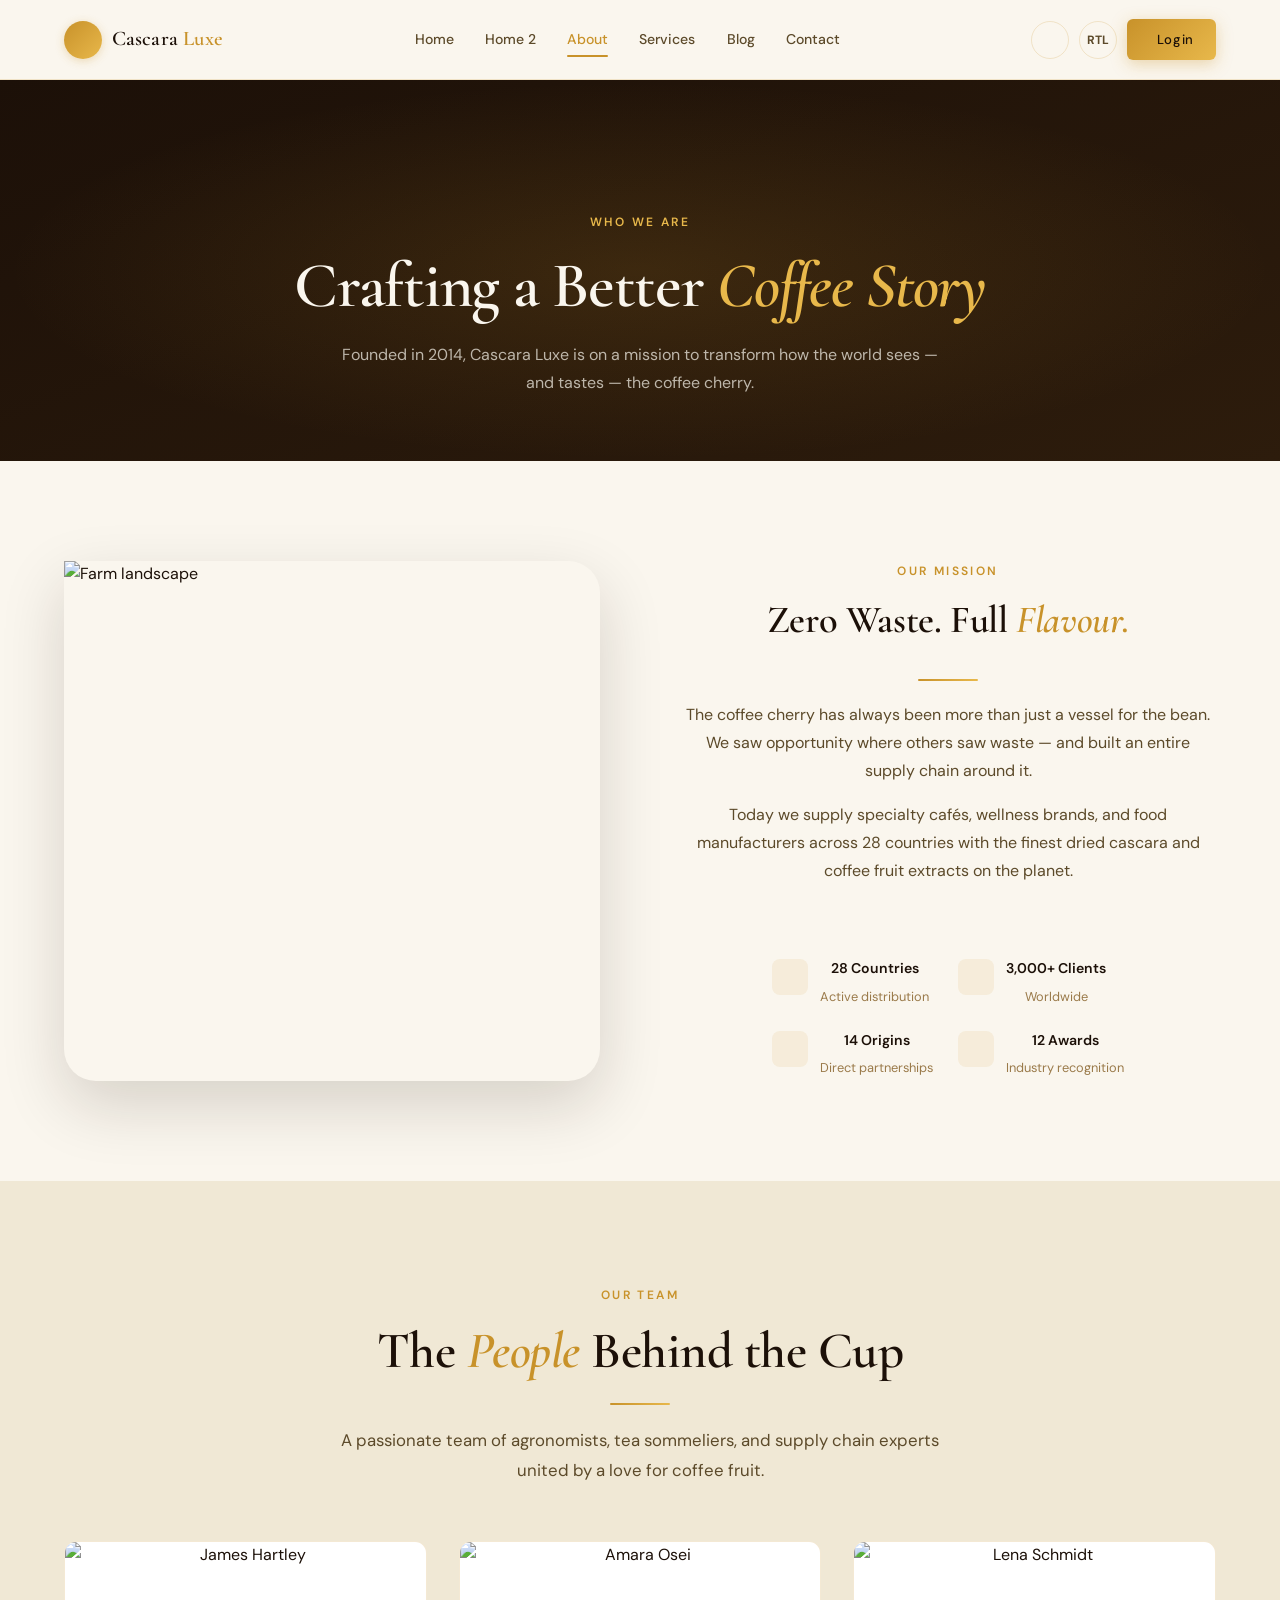
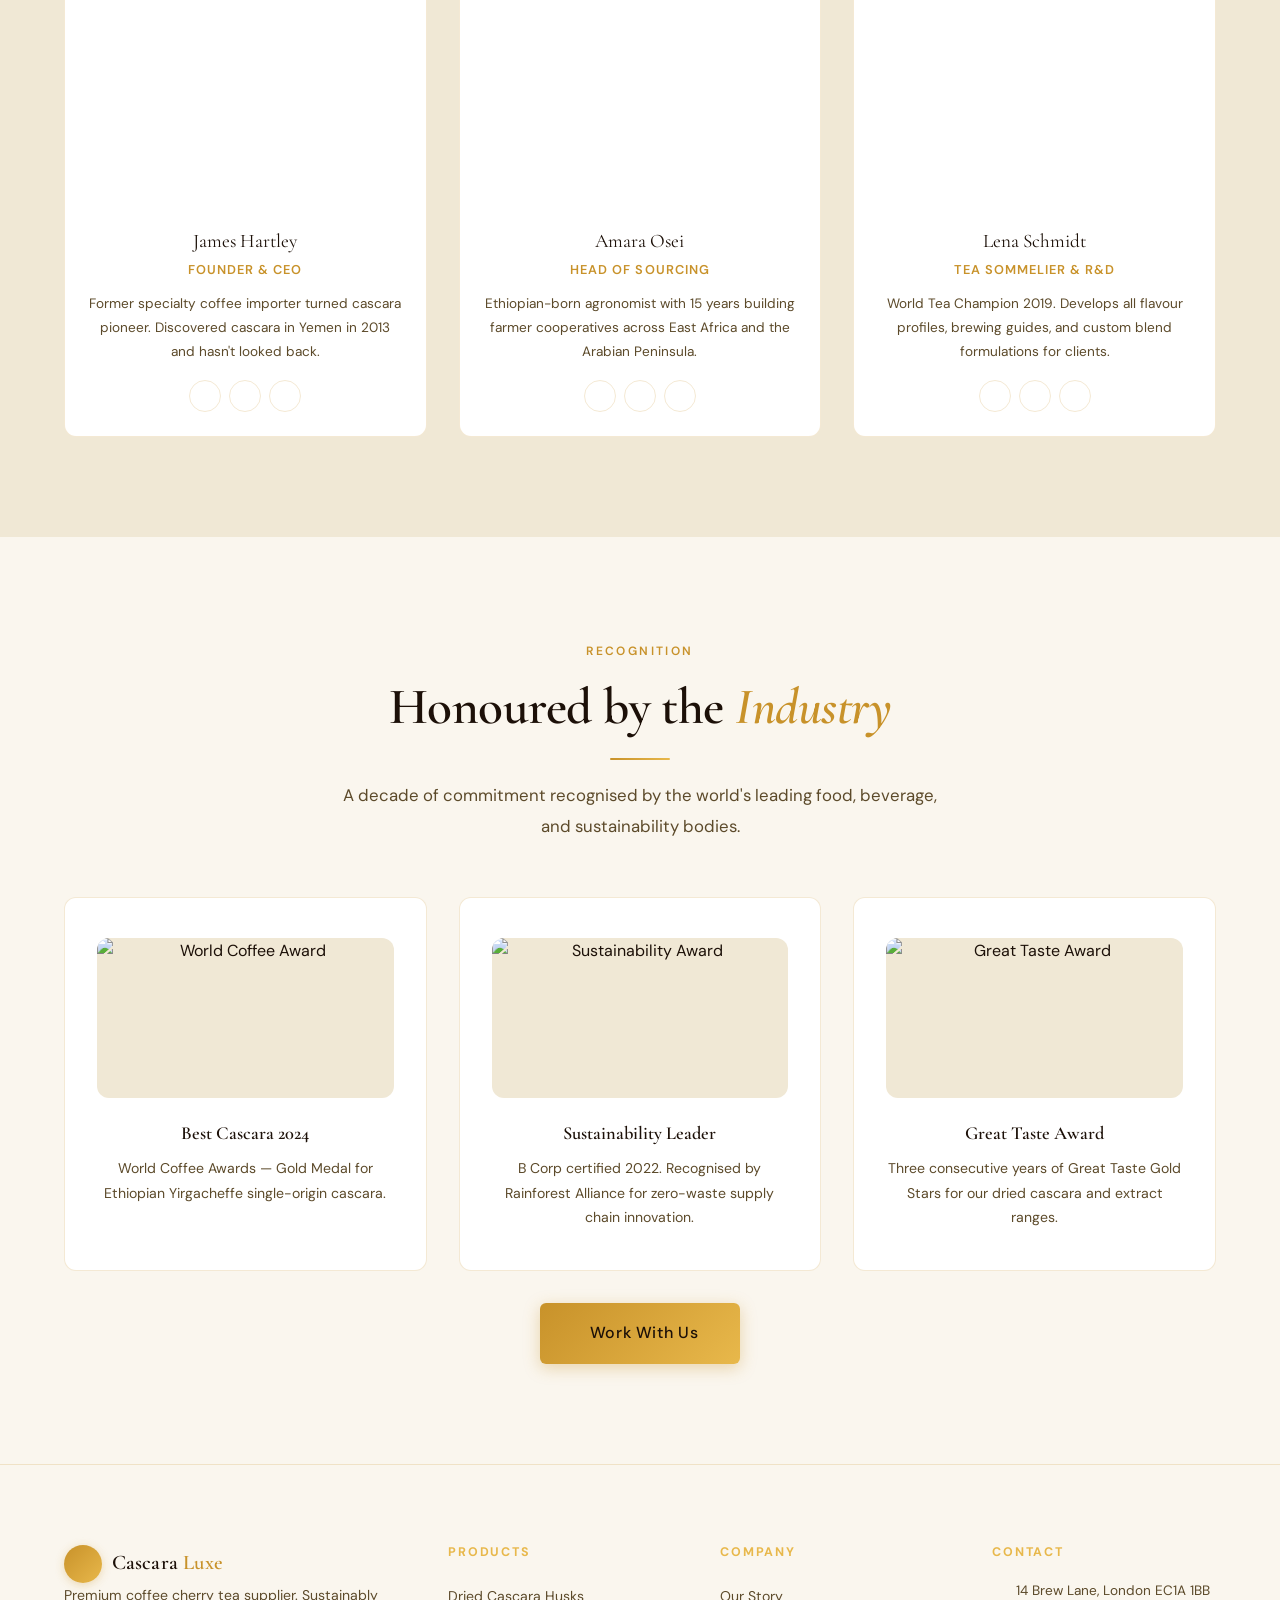
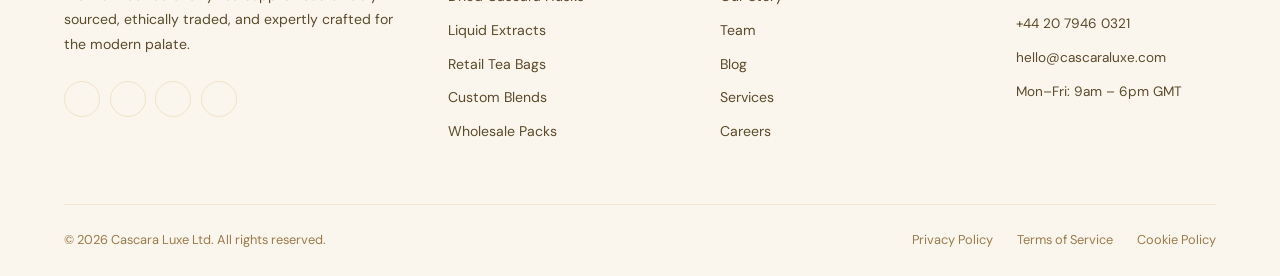
==== commit cd935f4c: "U" ====
--- a/pages/about.html
+++ b/pages/about.html
@@ -15,7 +15,7 @@
   <link rel="stylesheet" href="https://cdnjs.cloudflare.com/ajax/libs/remixicon/4.2.0/remixicon.min.css" />
 </head>
 <body>
-<div id="page-loader"><div style="position:relative;display:flex;align-items:center;justify-content:center;"><div class="loader-ring"></div><span class="loader-brand">C</span></div></div>
+
 
 <header class="header">
   <div class="header-inner">
@@ -247,7 +247,7 @@
       </div>
     </div>
     <div class="footer-bottom">
-      <p>© 2025 Cascara Luxe Ltd. All rights reserved.</p>
+      <p>© 2026 Cascara Luxe Ltd. All rights reserved.</p>
       <div class="footer-bottom-links">
         <a href="#">Privacy Policy</a>
         <a href="#">Terms of Service</a>
--- a/assets/css/style.css
+++ b/assets/css/style.css
@@ -1622,10 +1622,11 @@
 }
 
 .pricing-card.featured {
-  background: linear-gradient(160deg, var(--espresso) 0%, #2d1c0c 100%);
-  border-color: var(--gold);
+  background: var(--bg-card);
+  border: 2px solid var(--gold);
   box-shadow: var(--shadow-gold);
-  transform: scale(1.03);
+  transform: scale(1.05);
+  z-index: 2;
 }
 
 .pricing-card:hover {
@@ -1663,7 +1664,7 @@
 }
 
 .pricing-card.featured .pricing-tier {
-  color: var(--gold-light);
+  color: var(--gold);
 }
 
 .pricing-name {
@@ -1675,7 +1676,7 @@
 }
 
 .pricing-card.featured .pricing-name {
-  color: var(--ivory);
+  color: var(--text-primary);
 }
 
 .pricing-main {
@@ -1694,7 +1695,7 @@
 }
 
 .pricing-card.featured .pricing-per {
-  color: rgba(250, 246, 238, 0.5);
+  color: var(--text-muted);
 }
 
 .pricing-features {
@@ -1712,8 +1713,8 @@
 }
 
 .pricing-card.featured .pricing-feature {
-  border-color: rgba(200, 146, 42, 0.15);
-  color: rgba(250, 246, 238, 0.8);
+  border-color: var(--border);
+  color: var(--text-secondary);
 }
 
 .pricing-feature:last-child {
@@ -2888,38 +2889,7 @@
   border-radius: var(--radius-sm);
 }
 
-/* ── Page Loader ────────────────────────────────────────── */
-#page-loader {
-  position: fixed;
-  inset: 0;
-  background: var(--ivory);
-  display: flex;
-  align-items: center;
-  justify-content: center;
-  z-index: 9999;
-  transition: opacity 0.5s ease, visibility 0.5s ease;
-}
-
-#page-loader.hidden {
-  opacity: 0;
-  visibility: hidden;
-}
-
-.loader-ring {
-  width: 56px;
-  height: 56px;
-  border: 3px solid var(--border);
-  border-top-color: var(--gold);
-  border-radius: 50%;
-  animation: spin 0.8s linear infinite;
-}
-
-.loader-brand {
-  position: absolute;
-  font-family: var(--font-display);
-  font-size: 1rem;
-  color: var(--gold);
-}
+
 
 /* ── Animations ─────────────────────────────────────────── */
 @keyframes fadeInUp {
@@ -3090,4 +3060,72 @@
   display: flex;
   align-items: center;
   justify-content: center;
+}
+
+/* ── Back to Top ────────────────────────────────────────── */
+.back-to-top {
+  position: fixed;
+  bottom: 2rem;
+  right: 2rem;
+  width: 48px;
+  height: 48px;
+  background: var(--espresso);
+  color: var(--gold);
+  border-radius: 50%;
+  display: flex;
+  align-items: center;
+  justify-content: center;
+  font-size: 1.25rem;
+  box-shadow: var(--shadow-md);
+  cursor: pointer;
+  z-index: 1000;
+  opacity: 0;
+  visibility: hidden;
+  transition: var(--transition);
+  border: 1px solid var(--gold);
+  transform: translateY(20px);
+}
+
+.back-to-top.show {
+  opacity: 1;
+  visibility: visible;
+  transform: translateY(0);
+}
+
+.back-to-top:hover {
+  background: var(--gold);
+  color: var(--espresso);
+  transform: translateY(-5px);
+  box-shadow: var(--shadow-gold);
+}
+
+/* ── Blog Responsive ────────────────────────────────────── */
+@media (max-width: 768px) {
+  .spotlight-inner {
+    grid-template-columns: 1fr !important;
+    gap: 0 !important;
+  }
+  
+  .spotlight-inner img {
+    height: 250px !important;
+  }
+  
+  .spotlight-content {
+    padding: 2rem 1.5rem !important;
+  }
+
+  .newsletter-form {
+    flex-direction: column;
+  }
+
+  .newsletter-form .form-input,
+  .newsletter-form .btn {
+    width: 100% !important;
+  }
+}
+
+@media (max-width: 480px) {
+  .spotlight-inner img {
+    height: 200px !important;
+  }
 }
--- a/assets/css/dark-mode.css
+++ b/assets/css/dark-mode.css
@@ -33,3 +33,91 @@
     background: rgba(255,255,255,0.03);
     border-color: rgba(200,146,42,0.1);
 }
+
+/* Fix visibility for marquee and buttons in dark mode */
+[data-theme="dark"] .marquee-strip {
+    background: var(--ivory-dark);
+}
+
+[data-theme="dark"] .btn-primary {
+    color: var(--ivory) !important;
+}
+
+[data-theme="dark"] .btn-primary i {
+    color: var(--ivory) !important;
+}
+
+[data-theme="dark"] .back-to-top {
+    background: var(--ivory-mid);
+    color: var(--gold);
+    border-color: var(--gold);
+}
+
+[data-theme="dark"] .back-to-top:hover {
+    background: var(--gold);
+    color: var(--ivory);
+}
+
+/* Fix featured pricing card in dark mode */
+[data-theme="dark"] .pricing-card.featured {
+    background: linear-gradient(160deg, #2D1C0C 0%, #1C1008 100%);
+    box-shadow: 0 12px 48px rgba(0, 0, 0, 0.4), var(--shadow-gold);
+}
+
+[data-theme="dark"] .pricing-card.featured .pricing-name {
+    color: #FAF6EE !important; /* Force light ivory text on dark card */
+}
+
+[data-theme="dark"] .pricing-card.featured .pricing-tier {
+    color: var(--gold-light) !important;
+    opacity: 1 !important;
+}
+
+[data-theme="dark"] .pricing-card.featured .pricing-per {
+    color: rgba(250, 246, 238, 0.6) !important;
+}
+
+[data-theme="dark"] .pricing-card.featured .pricing-feature {
+    color: rgba(250, 246, 238, 0.8) !important;
+}
+
+/* Force CTA section to stay in "light mode" gold as requested */
+[data-theme="dark"] .cta-section {
+    background: linear-gradient(135deg, #C8922A 0%, #E8B84B 50%, #d4a030 100%) !important;
+}
+
+[data-theme="dark"] .cta-section h2, 
+[data-theme="dark"] .cta-section p,
+[data-theme="dark"] .cta-section .section-label {
+    color: #1C1008 !important;
+}
+
+[data-theme="dark"] .cta-section .btn-dark {
+    background: #1C1008 !important;
+    color: #E8B84B !important;
+}
+
+[data-theme="dark"] .cta-section .btn-outline-white {
+    border-color: #1C1008 !important;
+    color: #1C1008 !important;
+}
+
+[data-theme="dark"] .cta-section .btn-outline-white:hover {
+    background: rgba(28, 16, 8, 0.1) !important;
+}
+
+/* Fix brand and contact icons in dark mode */
+[data-theme="dark"] .brand-logo i,
+[data-theme="dark"] .contact-item-icon i {
+    color: #1C1008 !important; /* Force dark espresso color for icons on gold backgrounds */
+}
+
+/* Fix FAQ items in dark mode */
+[data-theme="dark"] .faq-item {
+    background: var(--bg-card) !important;
+    border-color: var(--border) !important;
+}
+
+[data-theme="dark"] .faq-item summary {
+    color: var(--text-primary) !important;
+}
--- a/assets/css/rtl.css
+++ b/assets/css/rtl.css
@@ -8,8 +8,19 @@
 }
 
 [dir="rtl"] .nav-desktop,
-[dir="rtl"] .header-actions {
-    flex-direction: row-reverse;
+[dir="rtl"] .header-actions,
+[dir="rtl"] .mobile-actions {
+    flex-direction: row !important;
+}
+
+[dir="rtl"] .header-actions .btn-primary { 
+    margin-right: 0.5rem !important; 
+    margin-left: 0 !important; 
+}
+
+[dir="rtl"] .header-actions .hamburger { 
+    margin-left: 0.5rem !important; 
+    margin-right: 0 !important; 
 }
 
 [dir="rtl"] .hero-stat-num {
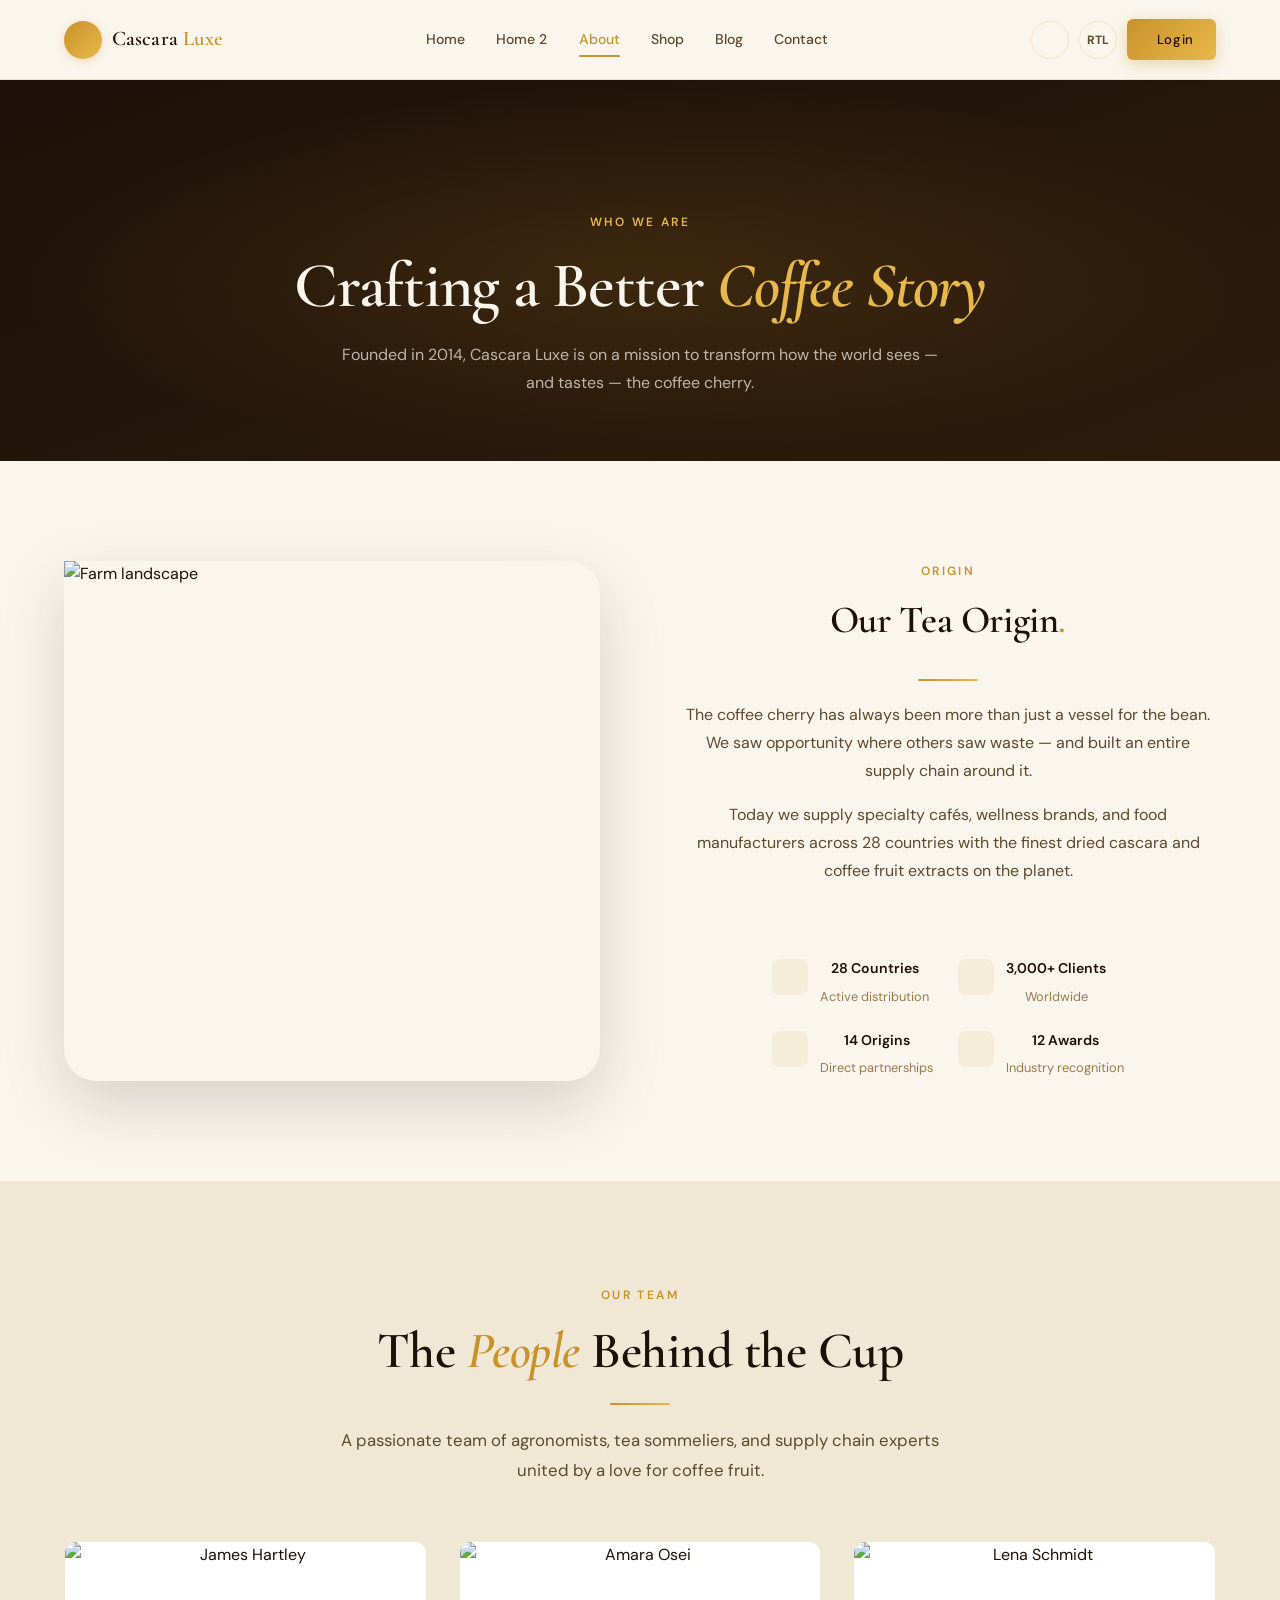
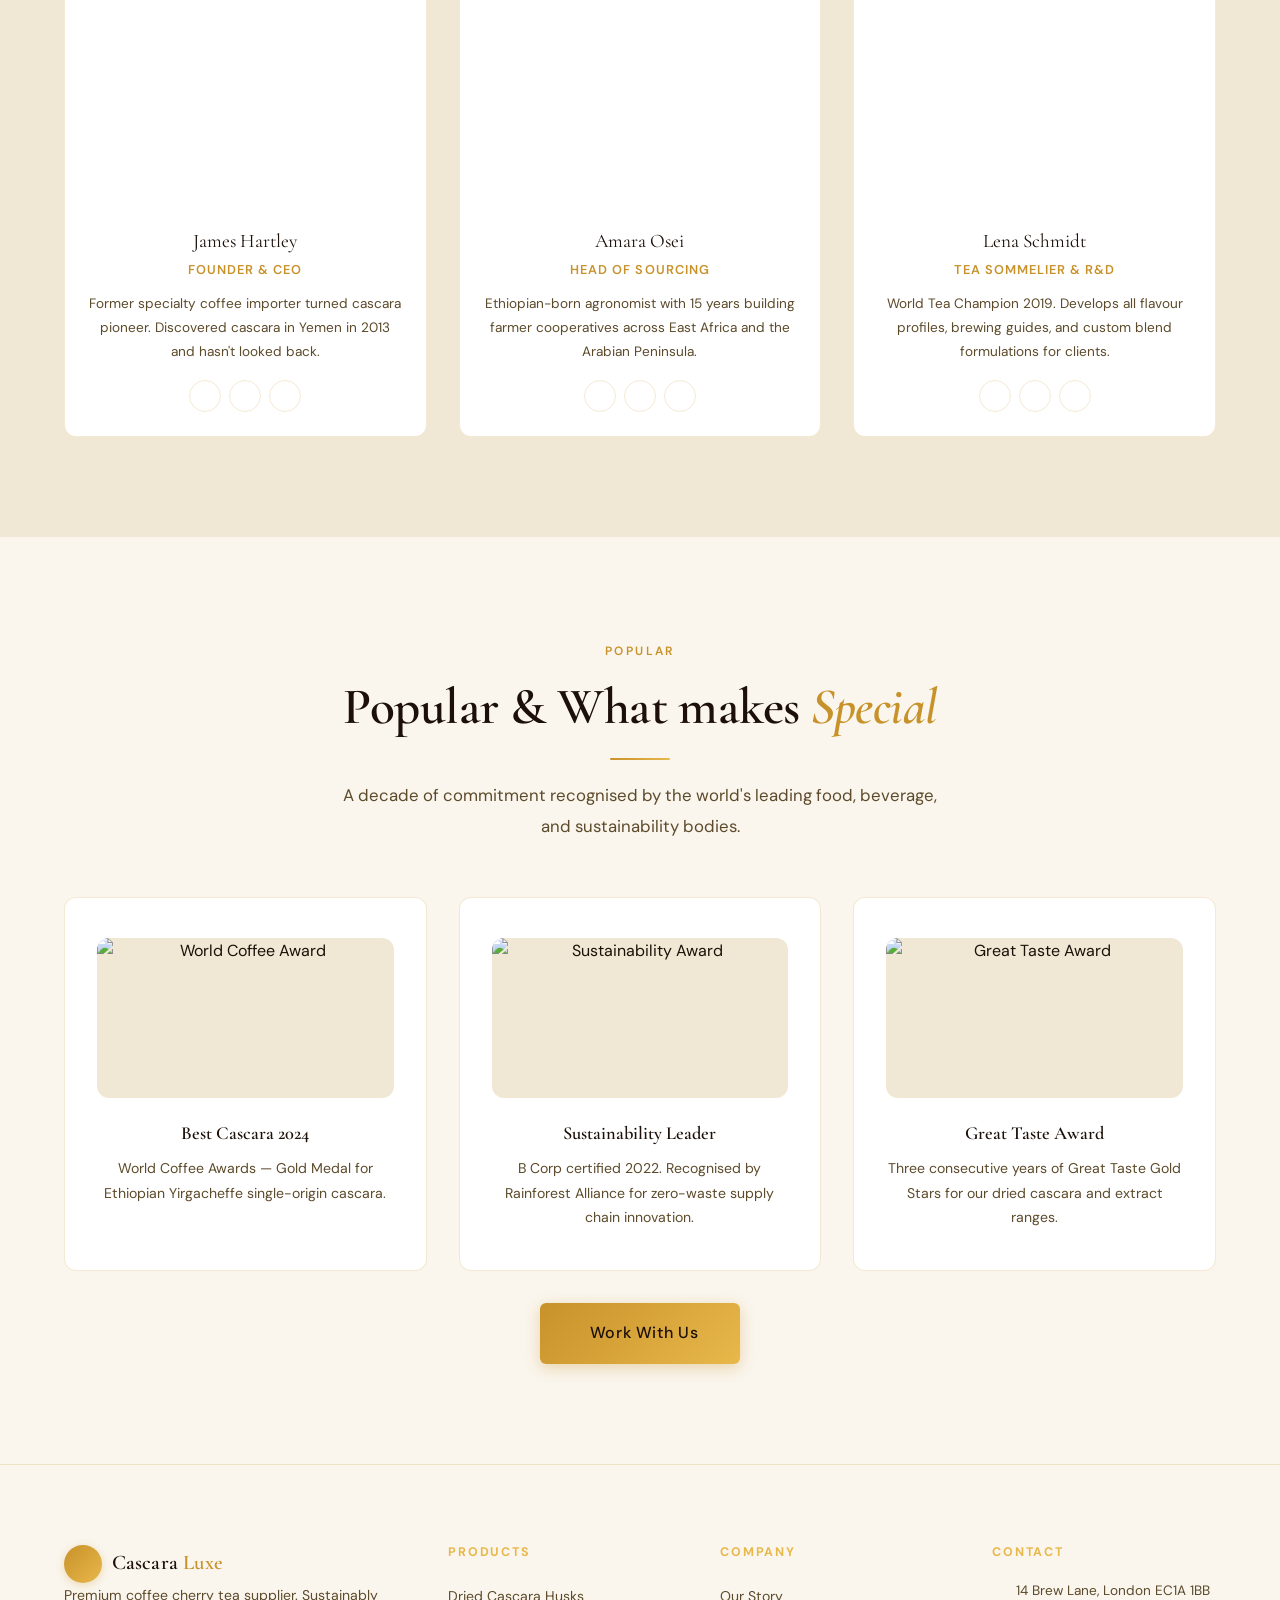
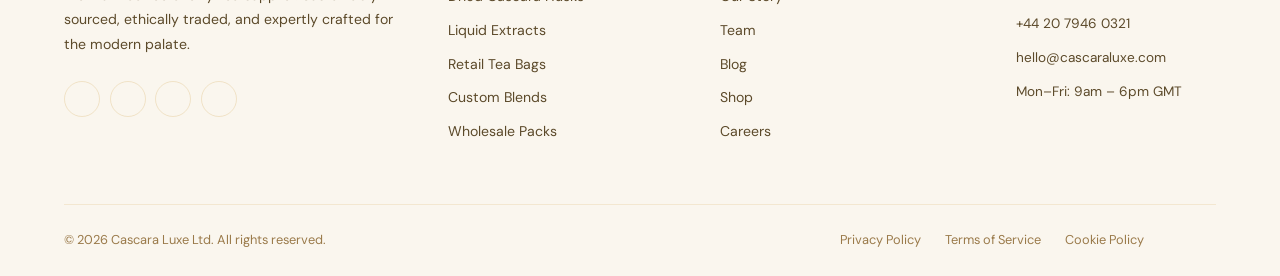
==== commit e84b2678: "U" ====
--- a/pages/about.html
+++ b/pages/about.html
@@ -27,7 +27,7 @@
       <a href="../index.html" class="nav-link">Home</a>
       <a href="home2.html" class="nav-link">Home 2</a>
       <a href="about.html" class="nav-link active">About</a>
-      <a href="services.html" class="nav-link">Services</a>
+      <a href="shop.html" class="nav-link">Shop</a>
       <a href="blog.html" class="nav-link">Blog</a>
       <a href="contact.html" class="nav-link">Contact</a>
     </nav>
@@ -43,7 +43,7 @@
   <a href="../index.html" class="mobile-nav-link">Home</a>
   <a href="home2.html" class="mobile-nav-link">Home 2</a>
   <a href="about.html" class="mobile-nav-link active">About</a>
-  <a href="services.html" class="mobile-nav-link">Services</a>
+  <a href="shop.html" class="mobile-nav-link">Shop</a>
   <a href="blog.html" class="mobile-nav-link">Blog</a>
   <a href="contact.html" class="mobile-nav-link">Contact</a>
   <div class="mobile-actions">
@@ -73,8 +73,8 @@
                alt="Farm landscape" class="about-img-main" loading="lazy" />
         </div>
         <div>
-          <span class="section-label">Our Mission</span>
-          <h2 style="font-family:var(--font-display);font-size:clamp(1.8rem,3vw,3rem);margin-bottom:1rem">Zero Waste. Full <em style="font-style:italic;color:var(--gold)">Flavour.</em></h2>
+          <span class="section-label">Origin</span>
+          <h2 style="font-family:var(--font-display);font-size:clamp(1.8rem,3vw,3rem);margin-bottom:1rem">Our Tea Origin<em style="font-style:italic;color:var(--gold)">.</em></h2>
           <div class="divider-gold" style="margin:0 0 1.5rem 0"></div>
           <p style="margin-bottom:1rem">The coffee cherry has always been more than just a vessel for the bean. We saw opportunity where others saw waste — and built an entire supply chain around it.</p>
           <p style="margin-bottom:2rem">Today we supply specialty cafés, wellness brands, and food manufacturers across 28 countries with the finest dried cascara and coffee fruit extracts on the planet.</p>
@@ -164,8 +164,8 @@
   <section class="section reveal">
     <div class="container">
       <div class="section-header">
-        <span class="section-label">Recognition</span>
-        <h2 class="section-title">Honoured by the <em style="font-style:italic;color:var(--gold)">Industry</em></h2>
+        <span class="section-label">Popular</span>
+        <h2 class="section-title">Popular & What makes <em style="font-style:italic;color:var(--gold)">Special</em></h2>
         <div class="divider-gold"></div>
         <p class="section-subtitle">A decade of commitment recognised by the world's leading food, beverage, and sustainability bodies.</p>
       </div>
@@ -219,11 +219,11 @@
       <div class="footer-col">
         <h4>Products</h4>
         <div class="footer-links">
-          <a href="services.html" class="footer-link">Dried Cascara Husks</a>
-          <a href="services.html" class="footer-link">Liquid Extracts</a>
-          <a href="services.html" class="footer-link">Retail Tea Bags</a>
-          <a href="services.html" class="footer-link">Custom Blends</a>
-          <a href="services.html" class="footer-link">Wholesale Packs</a>
+          <a href="shop.html" class="footer-link">Dried Cascara Husks</a>
+          <a href="shop.html" class="footer-link">Liquid Extracts</a>
+          <a href="shop.html" class="footer-link">Retail Tea Bags</a>
+          <a href="shop.html" class="footer-link">Custom Blends</a>
+          <a href="shop.html" class="footer-link">Wholesale Packs</a>
         </div>
       </div>
       <div class="footer-col">
@@ -232,7 +232,7 @@
           <a href="about.html" class="footer-link">Our Story</a>
           <a href="about.html" class="footer-link">Team</a>
           <a href="blog.html" class="footer-link">Blog</a>
-          <a href="services.html" class="footer-link">Services</a>
+          <a href="shop.html" class="footer-link">Shop</a>
           <a href="contact.html" class="footer-link">Careers</a>
         </div>
       </div>
--- a/assets/css/style.css
+++ b/assets/css/style.css
@@ -570,6 +570,12 @@
   background: rgba(200, 146, 42, 0.06);
 }
 
+.mobile-nav-link.active {
+  color: var(--gold) !important;
+  background: rgba(200, 146, 42, 0.08) !important;
+  font-weight: 600;
+}
+
 .mobile-nav-link:last-child {
   border-bottom: none;
 }
@@ -1542,61 +1548,94 @@
 .brewing-steps {
   display: grid;
   grid-template-columns: repeat(3, 1fr);
-  gap: 2rem;
+  gap: 2.5rem;
+  margin-top: 3.5rem;
   position: relative;
 }
 
+/* Remove line behind it */
 .brewing-steps::before {
-  content: '';
+  display: none !important;
+}
+
+.brewing-step {
+  background: var(--bg-card);
+  border: 1px solid var(--border);
+  border-radius: var(--radius-lg);
+  padding: 2.5rem 2rem 2rem;
+  text-align: center;
+  position: relative;
+  transition: var(--transition);
+  box-shadow: var(--shadow-sm);
+  display: flex;
+  flex-direction: column;
+  align-items: center;
+  z-index: 1;
+}
+
+.brewing-step:hover {
+  transform: translateY(-6px);
+  border-color: var(--gold);
+  box-shadow: var(--shadow-lg);
+}
+
+.brewing-step-num {
   position: absolute;
-  top: 45px;
-  left: calc(16.66% + 1rem);
-  right: calc(16.66% + 1rem);
-  height: 2px;
-  background: linear-gradient(90deg, var(--gold), var(--gold-light), var(--gold));
-  z-index: 0;
-}
-
-@media (max-width: 768px) {
+  top: -24px;
+  background: linear-gradient(135deg, var(--gold), var(--gold-light));
+  color: var(--espresso);
+  width: 48px;
+  height: 48px;
+  border-radius: 50%;
+  display: flex;
+  align-items: center;
+  justify-content: center;
+  font-family: var(--font-display);
+  font-size: 1.2rem;
+  font-weight: 700;
+  box-shadow: var(--shadow-gold);
+  z-index: 2;
+}
+
+.brewing-step-img-wrap {
+  width: 100%;
+  height: 180px;
+  overflow: hidden;
+  border-radius: var(--radius-md);
+  margin-bottom: 1.5rem;
+  position: relative;
+}
+
+.brewing-step-img {
+  width: 100%;
+  height: 100%;
+  object-fit: cover;
+  transition: var(--transition);
+}
+
+.brewing-step:hover .brewing-step-img {
+  transform: scale(1.06);
+}
+
+.brewing-step-content h3 {
+  font-family: var(--font-display);
+  font-size: 1.25rem;
+  color: var(--text-primary);
+  margin-bottom: 0.75rem;
+}
+
+.brewing-step-content p {
+  font-size: 0.88rem;
+  color: var(--text-secondary);
+  line-height: 1.6;
+  text-align: center;
+}
+
+@media (max-width: 900px) {
   .brewing-steps {
     grid-template-columns: 1fr;
-    gap: 3rem;
-  }
-
-  .brewing-steps::before {
-    display: none;
-  }
-}
-
-.brewing-step {
-  text-align: center;
-  position: relative;
-  z-index: 1;
-}
-
-.brewing-step-num {
-  width: 56px;
-  height: 56px;
-  background: linear-gradient(135deg, var(--gold), var(--gold-light));
-  border-radius: 50%;
-  display: flex;
-  align-items: center;
-  justify-content: center;
-  font-family: var(--font-display);
-  font-size: 1.3rem;
-  font-weight: 700;
-  color: var(--espresso);
-  margin: 0 auto 1.5rem;
-  box-shadow: var(--shadow-gold);
-}
-
-.brewing-step h3 {
-  font-size: 1.1rem;
-  margin-bottom: 0.6rem;
-}
-
-.brewing-step p {
-  font-size: 0.85rem;
+    gap: 3.5rem;
+  }
 }
 
 /* ── Wholesale Section ──────────────────────────────────── */
@@ -1909,7 +1948,7 @@
 }
 
 /* ── Services Page ──────────────────────────────────────── */
-.services-hero {
+.shop-hero {
   padding: 5rem 0 4rem;
   background: linear-gradient(160deg, var(--espresso) 0%, #2d1c0c 100%);
   text-align: center;
@@ -1917,39 +1956,39 @@
   overflow: hidden;
 }
 
-.services-hero::before {
+.shop-hero::before {
   content: '';
   position: absolute;
   inset: 0;
   background: radial-gradient(ellipse at center, rgba(200, 146, 42, 0.15) 0%, transparent 70%);
 }
 
-.services-hero .container {
+.shop-hero .container {
   position: relative;
   z-index: 1;
 }
 
-.services-hero h1 {
+.shop-hero h1 {
   color: var(--ivory);
 }
 
-.services-hero .section-label {
+.shop-hero .section-label {
   color: var(--gold-light);
 }
 
-.services-hero p {
+.shop-hero p {
   color: rgba(250, 246, 238, 0.7);
   max-width: 600px;
   margin: 0 auto;
 }
 
-.services-grid {
+.shop-grid {
   display: grid;
   grid-template-columns: repeat(3, 1fr);
   gap: 2rem;
 }
 
-.service-card {
+.shop-card {
   background: var(--bg-card);
   border: 1px solid var(--border);
   border-radius: var(--radius-md);
@@ -1958,44 +1997,44 @@
   text-align: center;
 }
 
-.service-card:hover {
+.shop-card:hover {
   transform: translateY(-6px);
   box-shadow: var(--shadow-lg);
   border-color: rgba(200, 146, 42, 0.4);
 }
 
-.service-card-img {
+.shop-card-img {
   width: 100%;
   height: 200px;
   object-fit: cover;
   transition: var(--transition);
 }
 
-.service-card:hover .service-card-img {
+.shop-card:hover .shop-card-img {
   transform: scale(1.04);
 }
 
-.service-card-img-wrap {
+.shop-card-img-wrap {
   overflow: hidden;
 }
 
-.service-card-body {
+.shop-card-body {
   padding: 1.75rem;
 }
 
-.service-card-body h3 {
+.shop-card-body h3 {
   font-size: 1.15rem;
   margin-bottom: 0.6rem;
   text-align: center;
 }
 
-.service-card-body p {
+.shop-card-body p {
   font-size: 0.85rem;
   text-align: center;
   margin-bottom: 1.25rem;
 }
 
-.service-tag {
+.shop-tag {
   display: inline-block;
   background: rgba(200, 146, 42, 0.1);
   color: var(--gold);
@@ -2009,19 +2048,19 @@
 }
 
 @media (max-width: 900px) {
-  .services-grid {
+  .shop-grid {
     grid-template-columns: 1fr 1fr;
   }
 }
 
 @media (max-width: 550px) {
-  .services-grid {
+  .shop-grid {
     grid-template-columns: 1fr;
   }
 }
 
-/* Service Calculator */
-.service-calculator {
+/* Shop Calculator */
+.shop-calculator {
   padding: var(--section-pad) 0;
   background: var(--bg-secondary);
 }
@@ -2810,6 +2849,7 @@
 .footer-bottom-links {
   display: flex;
   gap: 1.5rem;
+  padding-right: 4.5rem;
 }
 
 .footer-bottom-links a {
@@ -2836,6 +2876,11 @@
   .footer-bottom {
     flex-direction: column;
     text-align: center;
+    padding-bottom: 6rem;
+  }
+
+  .footer-bottom-links {
+    padding-right: 0;
   }
 
   .footer-bottom p {
